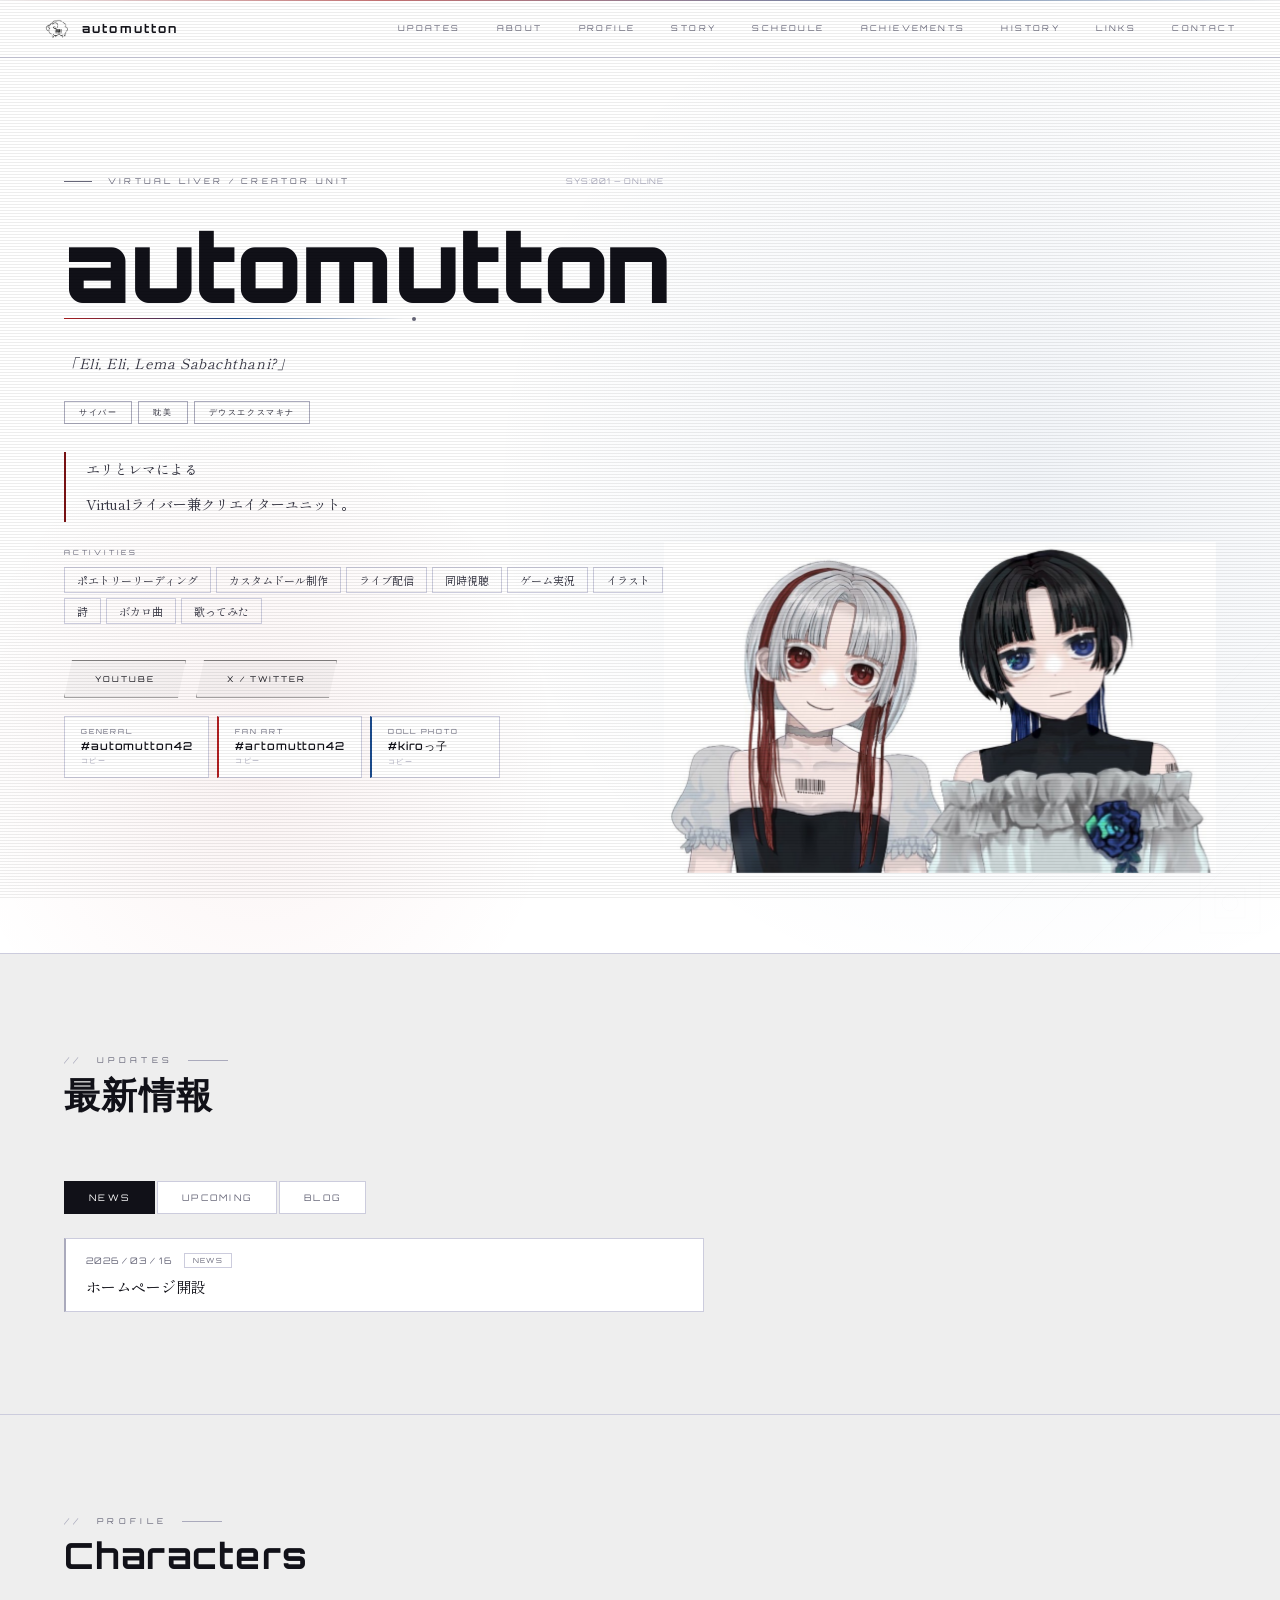
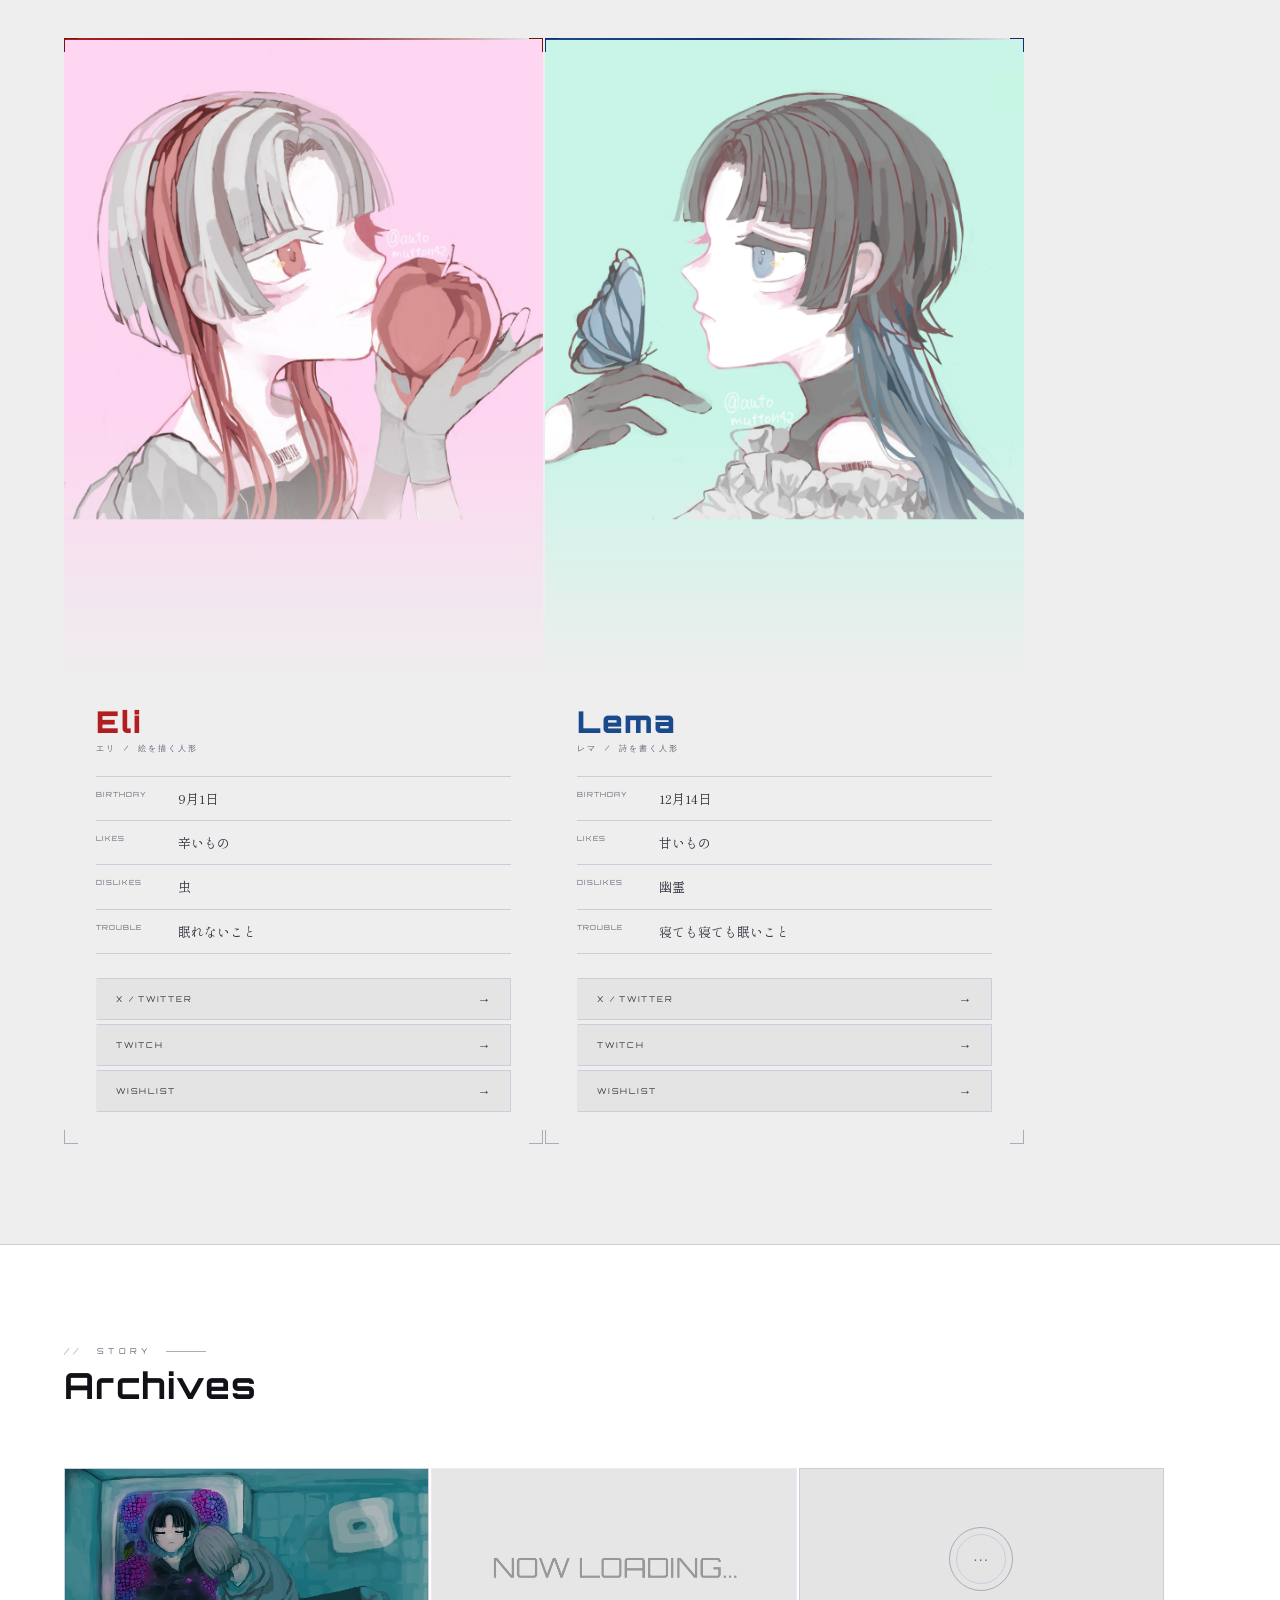
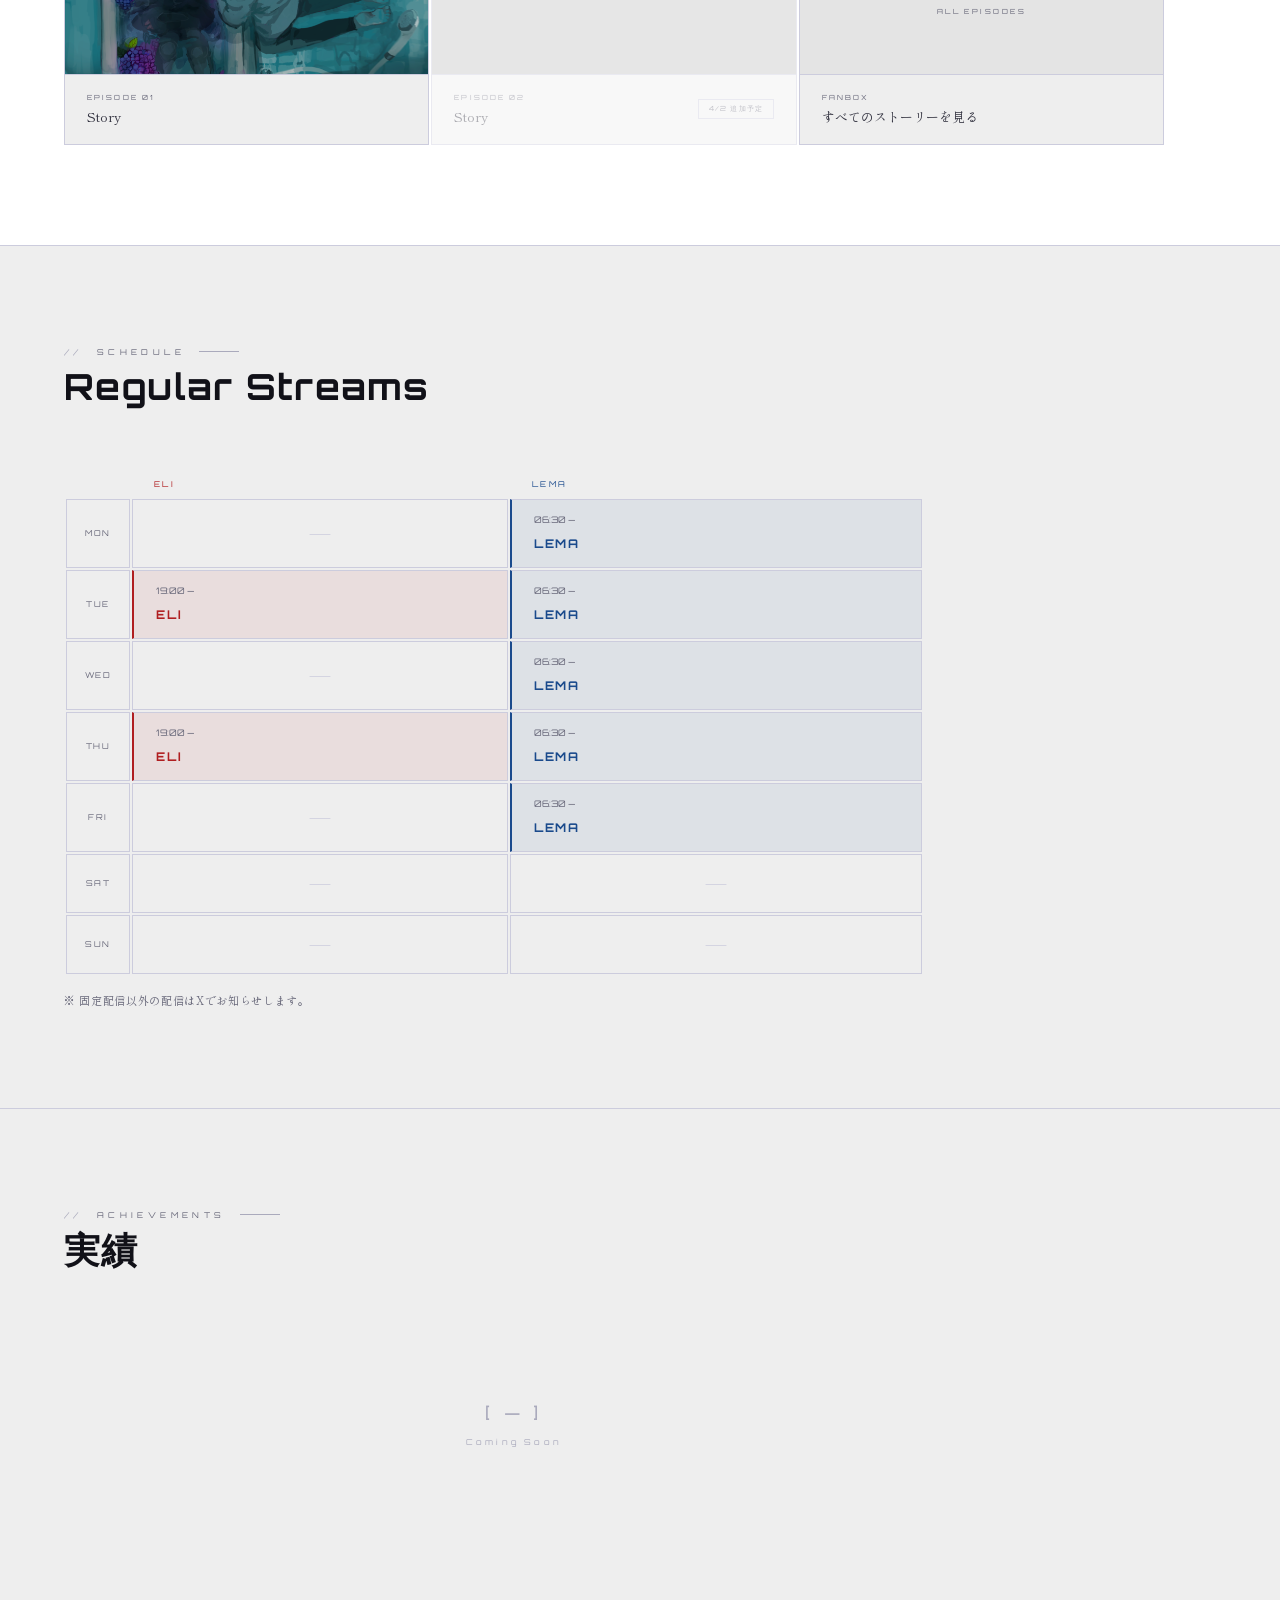
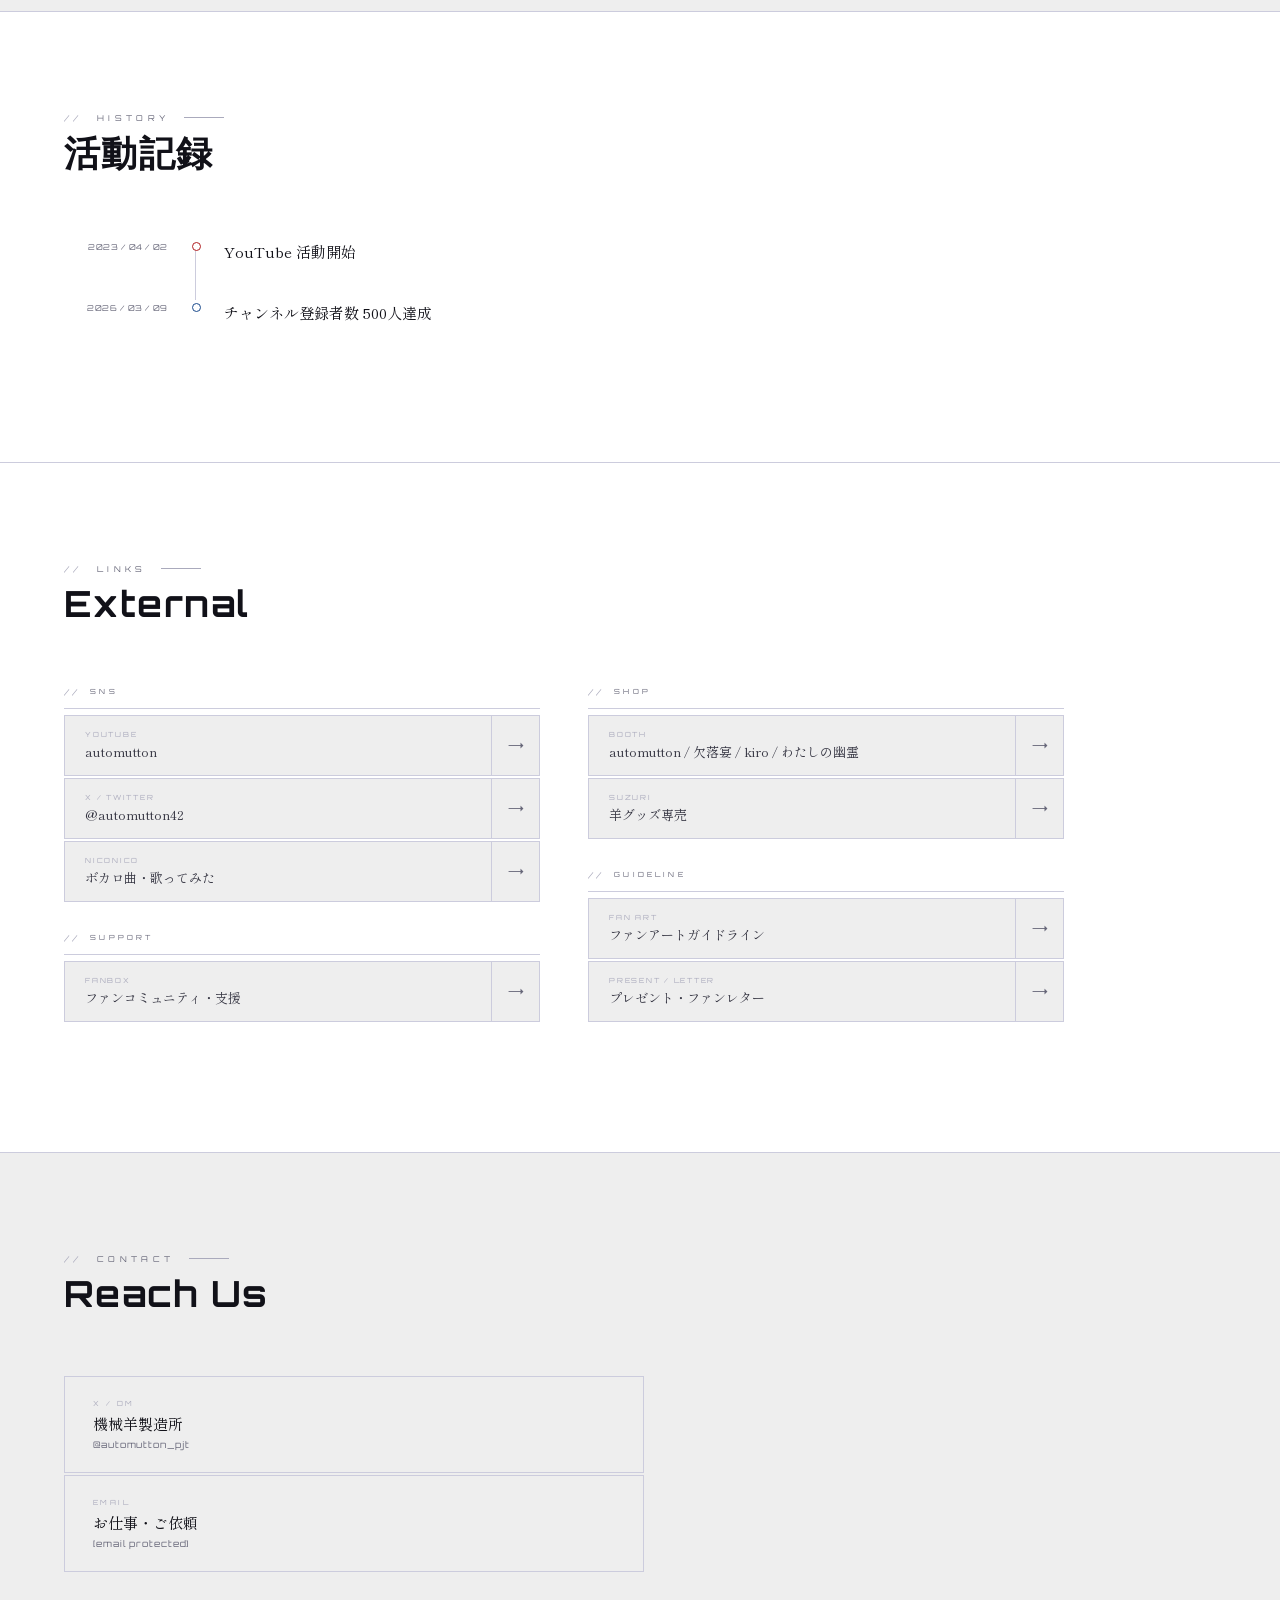
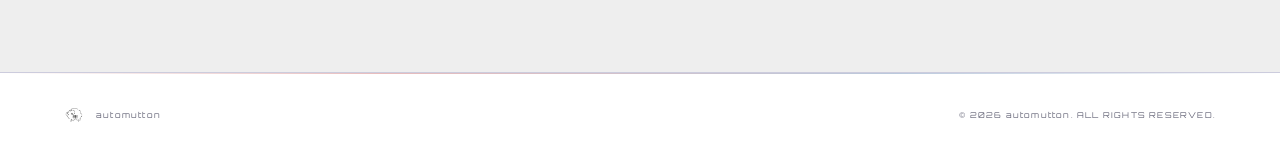
==== index.html @ efcb9116 "Add files via upload" ====
<!DOCTYPE html>
<html lang="ja">
<head>
<meta charset="UTF-8">
<meta name="viewport" content="width=device-width, initial-scale=1.0">
<title>automutton</title>
<link rel="icon" type="image/png" href="assets/images/favicon.png">
<link href="https://fonts.googleapis.com/css2?family=Orbitron:wght@400;500;700;900&family=Shippori+Mincho:wght@400;500&display=swap" rel="stylesheet">
<link rel="stylesheet" href="css/style.css">
</head>
<body>
<div class="grid-bg"></div>

<!-- NAV -->
<nav>
  <a class="nav-logo" href="#">
    <img src="assets/images/favicon.png" alt="automutton" style="filter:none;">
    <span class="nav-logo-name">automutton</span>
  </a>
  <div class="nav-links">
    <a href="#updates">UPDATES</a>
    <a href="#about">ABOUT</a>
    <a href="#profile">PROFILE</a>
    <a href="#story">STORY</a>
    <a href="#schedule">SCHEDULE</a>
    <a href="#achievements">ACHIEVEMENTS</a>
    <a href="#history">HISTORY</a>
    <a href="#links">LINKS</a>
    <a href="#contact">CONTACT</a>
  </div>
  <button class="nav-burger" onclick="document.getElementById('drawer').classList.toggle('open')" aria-label="menu">
    <span></span><span></span><span></span>
  </button>
</nav>

<div class="nav-drawer" id="drawer">
  <button class="nav-drawer-close" onclick="document.getElementById('drawer').classList.remove('open')">✕</button>
  <a href="#updates"       onclick="document.getElementById('drawer').classList.remove('open')">UPDATES</a>
  <a href="#about"         onclick="document.getElementById('drawer').classList.remove('open')">ABOUT</a>
  <a href="#profile"       onclick="document.getElementById('drawer').classList.remove('open')">PROFILE</a>
  <a href="#story"         onclick="document.getElementById('drawer').classList.remove('open')">STORY</a>
  <a href="#schedule"      onclick="document.getElementById('drawer').classList.remove('open')">SCHEDULE</a>
  <a href="#achievements"  onclick="document.getElementById('drawer').classList.remove('open')">ACHIEVEMENTS</a>
  <a href="#history"       onclick="document.getElementById('drawer').classList.remove('open')">HISTORY</a>
  <a href="#links"         onclick="document.getElementById('drawer').classList.remove('open')">LINKS</a>
  <a href="#contact"       onclick="document.getElementById('drawer').classList.remove('open')">CONTACT</a>
</div>

<!-- HERO -->
<section class="hero" id="about">
  <div class="hero-bg-grad"></div>
  <!-- 右下装飾SVG -->
  <div class="hero-deco-lines">
    <svg viewBox="0 0 320 320" fill="none" xmlns="http://www.w3.org/2000/svg">
      <line x1="320" y1="0" x2="0" y2="320" stroke="black" stroke-width="0.5" opacity="0.12"/>
      <line x1="320" y1="60" x2="60" y2="320" stroke="black" stroke-width="0.5" opacity="0.12"/>
      <line x1="320" y1="120" x2="120" y2="320" stroke="black" stroke-width="0.5" opacity="0.12"/>
      <line x1="320" y1="180" x2="180" y2="320" stroke="black" stroke-width="0.5" opacity="0.12"/>
      <rect x="240" y="240" width="60" height="60" stroke="black" stroke-width="0.5" opacity="0.12"/>
      <rect x="255" y="255" width="30" height="30" stroke="black" stroke-width="0.5" opacity="0.12"/>
      <circle cx="270" cy="270" r="8" stroke="black" stroke-width="0.5" opacity="0.12"/>
    </svg>
  </div>

  <div class="hero-content">
    <div class="hero-sys">
      <div class="hero-sys-line">VIRTUAL LIVER / CREATOR UNIT</div>
      <div class="hero-sys-id">SYS:001 — ONLINE</div>
    </div>
    <h1 class="hero-name">automutton</h1>
    <div class="hero-name-rule">
      <span></span>
      <span class="hero-name-rule-dot"></span>
    </div>
    <p class="hero-tagline">「Eli, Eli, Lema Sabachthani?」</p>
    <div class="hero-concept">
      <span class="hero-concept-tag">サイバー</span>
      <span class="hero-concept-tag">耽美</span>
      <span class="hero-concept-tag">デウスエクスマキナ</span>
    </div>
    <p class="hero-desc">
      エリとレマによる<br>
      Virtualライバー兼クリエイターユニット。
    </p>
    <div class="hero-activities">
      <div class="hero-act-title">ACTIVITIES</div>
      <div class="hero-act-list">
        <span class="hero-act-tag">ポエトリーリーディング</span>
        <span class="hero-act-tag">カスタムドール制作</span>
        <span class="hero-act-tag">ライブ配信</span>
        <span class="hero-act-tag">同時視聴</span>
        <span class="hero-act-tag">ゲーム実況</span>
        <span class="hero-act-tag">イラスト</span>
        <span class="hero-act-tag">詩</span>
        <span class="hero-act-tag">ボカロ曲</span>
        <span class="hero-act-tag">歌ってみた</span>
      </div>
    </div>
    <div class="hero-sns">
      <a href="https://www.youtube.com/@automutton-elilema-1927" target="_blank" class="btn-hero btn-hero-outline"><span>YOUTUBE</span></a>
      <a href="https://x.com/automutton42" target="_blank" class="btn-hero btn-hero-outline"><span>X / TWITTER</span></a>
    </div>
    <div class="hero-hashtags">
      <div class="hashtag-block" onclick="copyTag(this, '#automutton42')">
        <div class="hashtag-label">GENERAL</div>
        <div class="hashtag-text">#automutton42</div>
        <div class="hashtag-copy">コピー</div>
      </div>
      <div class="hashtag-block eli-ht" onclick="copyTag(this, '#artomutton42')">
        <div class="hashtag-label">FAN ART</div>
        <div class="hashtag-text">#artomutton42</div>
        <div class="hashtag-copy">コピー</div>
      </div>
      <div class="hashtag-block lema-ht" onclick="copyTag(this, '#kiroっ子')">
        <div class="hashtag-label">DOLL PHOTO</div>
        <div class="hashtag-text">#kiroっ子</div>
        <div class="hashtag-copy">コピー</div>
      </div>
    </div>
  </div>

  <div class="hero-bg">
    <img src="assets/images/hero_default.jpeg" alt="Eli & Lema">
  </div>
</section>

<!-- UPDATES -->
<section id="updates" class="bg2">
  <div class="section-header">
    <div class="section-label">UPDATES</div>
    <div class="section-title">最新情報</div>
  </div>

  <!-- タブ -->
  <div class="updates-tabs">
    <button class="utab active" data-tab="news">NEWS</button>
    <button class="utab" data-tab="upcoming">UPCOMING</button>
    <button class="utab" data-tab="blog">BLOG</button>
  </div>

  <!-- NEWS -->
  <div class="updates-pane" id="tab-news">
    <div class="update-item">
      <div class="update-meta">
        <span class="update-date">2026 / 03 / 16</span>
        <span class="update-tag">NEWS</span>
      </div>
      <div class="update-body">
        <div class="update-title">ホームページ開設</div>
      </div>
    </div>
  </div>

  <!-- UPCOMING -->
  <div class="updates-pane hidden" id="tab-upcoming">
    <div class="update-item">
      <div class="update-meta">
        <span class="update-date">2026 / 04 / 02</span>
        <span class="update-tag upcoming">UPCOMING</span>
      </div>
      <div class="update-body">
        <div class="update-title">YouTube 3周年記念日</div>
      </div>
    </div>
    <div class="update-item">
      <div class="update-meta">
        <span class="update-date">2026 / 05 / 04</span>
        <span class="update-tag upcoming">UPCOMING</span>
      </div>
      <div class="update-body">
        <div class="update-title">文学フリマ東京42 参加</div>
      </div>
    </div>
    <div class="update-item">
      <div class="update-meta">
        <span class="update-date">2026 / 05 〜 06</span>
        <span class="update-tag eli-tag">ELI</span>
      </div>
      <div class="update-body">
        <div class="update-title">V飲みっ！参加（エリ）</div>
      </div>
    </div>
  </div>

  <!-- BLOG（クリックで詳細展開） -->
  <div class="updates-pane hidden" id="tab-blog">
    <div class="update-item blog-item" onclick="toggleBlog(this)">
      <div class="update-meta">
        <span class="update-date">2026 / 03 / 16</span>
        <span class="update-tag blog-tag">BLOG</span>
        <span class="blog-arrow">▶</span>
      </div>
      <div class="update-body">
        <div class="update-title">ホームページをつくりました</div>
        <div class="blog-detail">
          <p>ここにブログの本文を書いてください。<br>改行も自由にできます。</p>
        </div>
      </div>
    </div>
    <!-- ブログ投稿を追加するときはこのブロックをコピーしてください -->
  </div>
</section>

<!-- PROFILE -->
<section id="profile" class="bg2">
  <div class="section-header">
    <div class="section-label">PROFILE</div>
    <div class="section-title">Characters</div>
  </div>
  <div class="profile-grid">

    <div class="card-eli">
      <div class="profile-card">
        <div class="profile-card-colorbar"></div>
        <div class="profile-card-img">
          <img src="assets/images/eli_card.jpeg" alt="Eli" class="profile-img">
        </div>
        <div class="profile-card-inner">
          <div class="profile-card-body">
            <div class="profile-card-name">Eli</div>
            <div class="profile-card-sub">エリ &nbsp;/&nbsp; 絵を描く人形</div>
            <div class="profile-table">
              <div class="profile-row"><span class="profile-key">BIRTHDAY</span><span class="profile-val">9月1日</span></div>
              <div class="profile-row"><span class="profile-key">LIKES</span><span class="profile-val">辛いもの</span></div>
              <div class="profile-row"><span class="profile-key">DISLIKES</span><span class="profile-val">虫</span></div>
              <div class="profile-row"><span class="profile-key">TROUBLE</span><span class="profile-val">眠れないこと</span></div>
            </div>
            <div class="profile-links">
              <a href="https://x.com/eli503503" target="_blank" class="profile-link">X / TWITTER <span class="profile-link-arrow">→</span></a>
              <a href="https://www.twitch.tv/eli503503" target="_blank" class="profile-link">TWITCH <span class="profile-link-arrow">→</span></a>
              <a href="https://www.amazon.co.jp/hz/wishlist/ls/2E8LOYE6P2J4V" target="_blank" class="profile-link">WISHLIST <span class="profile-link-arrow">→</span></a>
            </div>
          </div>
        </div>
      </div>
    </div>

    <div class="card-lema">
      <div class="profile-card">
        <div class="profile-card-colorbar"></div>
        <div class="profile-card-img">
          <img src="assets/images/lema_card.png" alt="Lema" class="profile-img">
        </div>
        <div class="profile-card-inner">
          <div class="profile-card-body">
            <div class="profile-card-name">Lema</div>
            <div class="profile-card-sub">レマ &nbsp;/&nbsp; 詩を書く人形</div>
            <div class="profile-table">
              <div class="profile-row"><span class="profile-key">BIRTHDAY</span><span class="profile-val">12月14日</span></div>
              <div class="profile-row"><span class="profile-key">LIKES</span><span class="profile-val">甘いもの</span></div>
              <div class="profile-row"><span class="profile-key">DISLIKES</span><span class="profile-val">幽霊</span></div>
              <div class="profile-row"><span class="profile-key">TROUBLE</span><span class="profile-val">寝ても寝ても眠いこと</span></div>
            </div>
            <div class="profile-links">
              <a href="https://x.com/lema404404" target="_blank" class="profile-link">X / TWITTER <span class="profile-link-arrow">→</span></a>
              <a href="https://www.twitch.tv/lema404" target="_blank" class="profile-link">TWITCH <span class="profile-link-arrow">→</span></a>
              <a href="https://www.amazon.co.jp/hz/wishlist/ls/2SYUQBQJEKK9V" target="_blank" class="profile-link">WISHLIST <span class="profile-link-arrow">→</span></a>
            </div>
          </div>
        </div>
      </div>
    </div>

  </div>
</section>

<!-- STORY -->
<section id="story">
  <div class="section-header">
    <div class="section-label">STORY</div>
    <div class="section-title">Archives</div>
  </div>
  <div class="story-grid">
    <a href="https://automutton42.fanbox.cc/posts/9608760" target="_blank" class="story-card clickable">
      <div class="story-card-img"><img src="assets/images/story1.png" alt="Story 01"></div>
      <div class="story-card-footer">
        <div><div class="sc-ep">EPISODE 01</div><div class="sc-title">Story</div></div>
        <span class="sc-arrow">→</span>
      </div>
    </a>
    <div class="story-card coming">
      <div class="story-card-img"><img src="assets/images/story2.png" alt="Now Loading"></div>
      <div class="story-card-footer">
        <div><div class="sc-ep">EPISODE 02</div><div class="sc-title">Story</div></div>
        <span class="coming-badge">4/2 追加予定</span>
      </div>
    </div>
    <a href="https://automutton42.fanbox.cc/tags/Story" target="_blank" class="story-card clickable">
      <div class="story-card-text-only">
        <div class="story-ring"><span>···</span></div>
        <div class="story-all-label">ALL EPISODES</div>
      </div>
      <div class="story-card-footer">
        <div><div class="sc-ep">FANBOX</div><div class="sc-title">すべてのストーリーを見る</div></div>
        <span class="sc-arrow">→</span>
      </div>
    </a>
  </div>
</section>

<!-- SCHEDULE -->
<section id="schedule" class="bg2">
  <div class="section-header">
    <div class="section-label">SCHEDULE</div>
    <div class="section-title">Regular Streams</div>
  </div>
  <div class="schedule-wrap">
    <table class="schedule-table">
      <thead>
        <tr>
          <th></th>
          <th style="color:var(--eli)">ELI</th>
          <th style="color:var(--lema)">LEMA</th>
        </tr>
      </thead>
      <tbody>
        <tr><td class="td-day">MON</td><td class="td-stream empty">—</td><td class="td-stream lema"><span class="stream-time">06:30 —</span><span class="stream-name lema">LEMA</span></td></tr>
        <tr><td class="td-day">TUE</td><td class="td-stream eli"><span class="stream-time">19:00 —</span><span class="stream-name eli">ELI</span></td><td class="td-stream lema"><span class="stream-time">06:30 —</span><span class="stream-name lema">LEMA</span></td></tr>
        <tr><td class="td-day">WED</td><td class="td-stream empty">—</td><td class="td-stream lema"><span class="stream-time">06:30 —</span><span class="stream-name lema">LEMA</span></td></tr>
        <tr><td class="td-day">THU</td><td class="td-stream eli"><span class="stream-time">19:00 —</span><span class="stream-name eli">ELI</span></td><td class="td-stream lema"><span class="stream-time">06:30 —</span><span class="stream-name lema">LEMA</span></td></tr>
        <tr><td class="td-day">FRI</td><td class="td-stream empty">—</td><td class="td-stream lema"><span class="stream-time">06:30 —</span><span class="stream-name lema">LEMA</span></td></tr>
        <tr><td class="td-day">SAT</td><td class="td-stream empty">—</td><td class="td-stream empty">—</td></tr>
        <tr><td class="td-day">SUN</td><td class="td-stream empty">—</td><td class="td-stream empty">—</td></tr>
      </tbody>
    </table>
  </div>
  <p class="schedule-note">※ 固定配信以外の配信はXでお知らせします。</p>
</section>

<!-- ACHIEVEMENTS -->
<section id="achievements" class="bg2">
  <div class="section-header">
    <div class="section-label">ACHIEVEMENTS</div>
    <div class="section-title">実績</div>
  </div>
  <div class="achievements-grid">
    <!-- ここに実績を追加してください -->
    <!-- 例：
    <div class="achievement-item">
      <div class="achievement-tag">EVENT</div>
      <div class="achievement-body">
        <div class="achievement-title">文学フリマ参加</div>
        <div class="achievement-date">2025 / 00</div>
      </div>
    </div>
    -->
    <div class="achievements-empty">
      <span class="achievements-empty-icon">[ — ]</span>
      <span class="achievements-empty-text">Coming Soon</span>
    </div>
  </div>
</section>

<!-- HISTORY -->
<section id="history">
  <div class="section-header">
    <div class="section-label">HISTORY</div>
    <div class="section-title">活動記録</div>
  </div>
  <div class="history-timeline">
    <div class="history-item">
      <div class="history-date">2023 / 04 / 02</div>
      <div class="history-dot"></div>
      <div class="history-body">
        <div class="history-title">YouTube 活動開始</div>
      </div>
    </div>
    <div class="history-item">
      <div class="history-date">2026 / 03 / 09</div>
      <div class="history-dot"></div>
      <div class="history-body">
        <div class="history-title">チャンネル登録者数 500人達成</div>
      </div>
    </div>
  </div>
</section>

<!-- LINKS -->
<section id="links">
  <div class="section-header">
    <div class="section-label">LINKS</div>
    <div class="section-title">External</div>
  </div>
  <div class="links-section-grid">
    <div>
      <div class="links-group">
        <div class="links-col-title">SNS</div>
        <div class="links-stack">
          <a href="https://www.youtube.com/@automutton-elilema-1927" target="_blank" class="link-item">
            <div class="link-left"><span class="link-label">YOUTUBE</span><span class="link-desc">automutton</span></div>
            <div class="link-arrow-box">→</div>
          </a>
          <a href="https://x.com/automutton42" target="_blank" class="link-item">
            <div class="link-left"><span class="link-label">X / TWITTER</span><span class="link-desc">@automutton42</span></div>
            <div class="link-arrow-box">→</div>
          </a>
          <a href="https://sp.nicovideo.jp/user/130964447" target="_blank" class="link-item">
            <div class="link-left"><span class="link-label">NICONICO</span><span class="link-desc">ボカロ曲・歌ってみた</span></div>
            <div class="link-arrow-box">→</div>
          </a>
        </div>
      </div>
      <div class="links-group">
        <div class="links-col-title">SUPPORT</div>
        <div class="links-stack">
          <a href="https://automutton42.fanbox.cc" target="_blank" class="link-item">
            <div class="link-left"><span class="link-label">FANBOX</span><span class="link-desc">ファンコミュニティ・支援</span></div>
            <div class="link-arrow-box">→</div>
          </a>
        </div>
      </div>
    </div>
    <div>
      <div class="links-group">
        <div class="links-col-title">SHOP</div>
        <div class="links-stack">
          <a href="https://automutton.booth.pm" target="_blank" class="link-item">
            <div class="link-left"><span class="link-label">BOOTH</span><span class="link-desc">automutton / 欠落宴 / kiro / わたしの幽霊</span></div>
            <div class="link-arrow-box">→</div>
          </a>
          <a href="https://suzuri.jp/automutton" target="_blank" class="link-item">
            <div class="link-left"><span class="link-label">SUZURI</span><span class="link-desc">羊グッズ専売</span></div>
            <div class="link-arrow-box">→</div>
          </a>
        </div>
      </div>
      <div class="links-group">
        <div class="links-col-title">GUIDELINE</div>
        <div class="links-stack">
          <a href="https://automutton42.fanbox.cc/posts/11365215" target="_blank" class="link-item">
            <div class="link-left"><span class="link-label">FAN ART</span><span class="link-desc">ファンアートガイドライン</span></div>
            <div class="link-arrow-box">→</div>
          </a>
          <a href="https://automutton42.fanbox.cc/posts/11364835" target="_blank" class="link-item">
            <div class="link-left"><span class="link-label">PRESENT / LETTER</span><span class="link-desc">プレゼント・ファンレター</span></div>
            <div class="link-arrow-box">→</div>
          </a>
        </div>
      </div>
    </div>
  </div>
</section>

<!-- CONTACT -->
<section id="contact" class="bg2">
  <div class="section-header">
    <div class="section-label">CONTACT</div>
    <div class="section-title">Reach Us</div>
  </div>
  <div class="contact-grid">
    <a href="https://x.com/automutton_pjt" target="_blank" class="contact-item">
      <div class="contact-left">
        <span class="contact-method">X / DM</span>
        <span class="contact-name">機械羊製造所</span>
        <span class="contact-handle">@automutton_pjt</span>
      </div>
      <span class="contact-arrow">→</span>
    </a>
    <a href="/cdn-cgi/l/email-protection#b4d5c1c0dbd9c1c0c0dbdac4c6dbded1d7c0f4d3d9d5ddd89ad7dbd9" class="contact-item">
      <div class="contact-left">
        <span class="contact-method">EMAIL</span>
        <span class="contact-name">お仕事・ご依頼</span>
        <span class="contact-handle"><span class="__cf_email__" data-cfemail="741501001b190100001b1a04061b1e111700341319151d185a171b19">[email&#160;protected]</span></span>
      </div>
      <span class="contact-arrow">→</span>
    </a>
  </div>
</section>


<!-- FOOTER -->
<footer>
  <div class="footer-logo">
    <img src="assets/images/favicon.png" alt="automutton" style="filter:none;">
    <span class="footer-copy">automutton</span>
  </div>
  <div class="footer-copy">© 2026 automutton. ALL RIGHTS RESERVED.</div>
</footer>

<script>
// === タブ切り替え ===
document.addEventListener('DOMContentLoaded', function() {
  // タブボタンにイベントをバインド
  document.querySelectorAll('.utab').forEach(function(btn) {
    btn.addEventListener('click', function() {
      var name = this.getAttribute('data-tab');
      document.querySelectorAll('.updates-pane').forEach(function(p) {
        p.style.display = 'none';
      });
      document.querySelectorAll('.utab').forEach(function(b) {
        b.classList.remove('active');
      });
      var pane = document.getElementById('tab-' + name);
      if (pane) pane.style.display = 'block';
      this.classList.add('active');
    });
  });
  // 初期状態
  document.querySelectorAll('.updates-pane').forEach(function(p) {
    p.style.display = 'none';
  });
  var first = document.getElementById('tab-news');
  if (first) first.style.display = 'block';

  // === ブログ展開 ===
  document.querySelectorAll('.blog-item').forEach(function(el) {
    el.addEventListener('click', function() {
      this.classList.toggle('open');
      var arrow = this.querySelector('.blog-arrow');
      if (arrow) arrow.textContent = this.classList.contains('open') ? '▼' : '▶';
    });
  });
});

// === タグコピー ===
function copyTag(el, text) {
  navigator.clipboard.writeText(text).then(function() {
    var cp = el.querySelector('.hashtag-copy');
    if (cp) { cp.textContent = 'コピー済！'; setTimeout(function(){ cp.textContent = 'コピー'; }, 1500); }
  }).catch(function() {
    // フォールバック
    var ta = document.createElement('textarea');
    ta.value = text; document.body.appendChild(ta);
    ta.select(); document.execCommand('copy'); document.body.removeChild(ta);
    var cp = el.querySelector('.hashtag-copy');
    if (cp) { cp.textContent = 'コピー済！'; setTimeout(function(){ cp.textContent = 'コピー'; }, 1500); }
  });
}
</script>
</body>
</html>
---- css/style.css ----
*, *::before, *::after { box-sizing: border-box; margin: 0; padding: 0; }

:root {
  --bg:       #ffffff;
  --bg2:      #eeeeee;
  --bg3:      #e4e4e4;
  --ink:      #111118;
  --ink2:     #333340;
  --muted:    #666678;
  --dim:      #aaaabc;
  --line:     #ccccdd;
  --eli:      #b01e20;
  --eli-mid:  #7a1214;
  --eli-dim:  rgba(176,30,32,0.08);
  --eli-glow: rgba(176,30,32,0.3);
  --lema:     #1a4a8c;
  --lema-mid: #0f3068;
  --lema-dim: rgba(26,74,140,0.08);
  --lema-glow:rgba(26,74,140,0.3);
}

html { scroll-behavior: smooth; }
body {
  background: var(--bg);
  color: var(--ink);
  font-family: 'Shippori Mincho', serif;
  overflow-x: hidden;
}

/* ── スキャンライン ── */
body::before {
  content: ''; position: fixed; inset: 0; z-index: 9000; pointer-events: none;
  background: repeating-linear-gradient(
    0deg,
    transparent,
    transparent 2px,
    rgba(0,0,0,0.07) 2px,
    rgba(0,0,0,0.07) 3px
  );
}

/* ── グリッド背景 ── */
.grid-bg {
  position: fixed; inset: 0; z-index: 0; pointer-events: none;
  background-image:
    linear-gradient(rgba(0,0,0,0.07) 1px, transparent 1px),
    linear-gradient(90deg, rgba(0,0,0,0.07) 1px, transparent 1px);
  background-size: 48px 48px;
}

/* ── ノイズ風ドット装飾 ── */
body::after {
  content: ''; position: fixed; inset: 0; z-index: 1; pointer-events: none;
  background-image: radial-gradient(circle, rgba(0,0,0,0.06) 1px, transparent 1px);
  background-size: 4px 4px;
  opacity: 0.5;
}

/* ── コーナーブラケット装飾（汎用） ── */
.bracket {
  position: relative;
}
.bracket::before, .bracket::after {
  content: '';
  position: absolute;
  width: 12px; height: 12px;
  border-color: var(--muted);
  border-style: solid;
  pointer-events: none;
  transition: border-color 0.3s;
}
.bracket::before { top: 0; left: 0; border-width: 1px 0 0 1px; }
.bracket::after  { bottom: 0; right: 0; border-width: 0 1px 1px 0; }

/* ===== NAV ===== */
nav {
  position: fixed; top: 0; left: 0; right: 0; z-index: 500;
  height: 58px; padding: 0 44px;
  display: flex; justify-content: space-between; align-items: center;
  background: rgba(255,255,255,0.95);
  backdrop-filter: blur(24px);
  border-bottom: 1px solid var(--line);
}
/* 上部アクセントライン */
nav::before {
  content: ''; position: absolute; top: 0; left: 0; right: 0;
  height: 1px;
  background: linear-gradient(90deg, transparent 0%, var(--eli) 30%, var(--lema) 70%, transparent 100%);
  opacity: 0.6;
}
.nav-logo {
  display: flex; align-items: center; gap: 12px;
  text-decoration: none; color: var(--ink);
}
.nav-logo img {
  width: 26px; height: 26px; object-fit: contain;
  filter: none;
}
.nav-logo-name {
  font-family: 'Orbitron', sans-serif;
  font-size: 12px; letter-spacing: 0.18em; font-weight: 700;
  color: var(--ink);
}
.nav-links { display: flex; gap: 36px; align-items: center; }
.nav-links a {
  font-family: 'Orbitron', sans-serif;
  font-size: 8px; letter-spacing: 0.3em;
  text-decoration: none; color: var(--muted);
  transition: color 0.25s;
  position: relative; padding-bottom: 2px;
}
.nav-links a::after {
  content: ''; position: absolute; bottom: -1px; left: 0; width: 100%;
  height: 1px; background: var(--ink);
  transform: scaleX(0); transform-origin: left;
  transition: transform 0.3s;
}
.nav-links a:hover { color: var(--ink); }
.nav-links a:hover::after { transform: scaleX(1); }

.nav-burger {
  display: none; flex-direction: column; gap: 5px;
  cursor: pointer; background: none; border: none; padding: 4px;
}
.nav-burger span { display: block; width: 22px; height: 1px; background: var(--ink); }

.nav-drawer {
  display: none; position: fixed; inset: 0; z-index: 490;
  background: rgba(255,255,255,0.99);
  flex-direction: column; align-items: center; justify-content: center; gap: 44px;
}
.nav-drawer.open { display: flex; }
.nav-drawer a {
  font-family: 'Orbitron', sans-serif; font-size: 12px; letter-spacing: 0.3em;
  text-decoration: none; color: var(--muted); transition: color 0.2s;
}
.nav-drawer a:hover { color: var(--ink); }
.nav-drawer-close {
  position: absolute; top: 20px; right: 24px;
  background: none; border: none; color: var(--muted); cursor: pointer;
  font-family: 'Orbitron', sans-serif; font-size: 16px; transition: color 0.2s;
}
.nav-drawer-close:hover { color: var(--ink); }

/* ===== HERO ===== */
.hero {
  position: relative; min-height: 100svh;
  display: grid; grid-template-columns: 1fr 1fr;
  align-items: center;
  padding: 80px 64px 80px;
  overflow: hidden; gap: 0;
}

/* 背景グラデ（装飾用） */
.hero-bg-grad {
  position: absolute; inset: 0; z-index: 0; pointer-events: none;
  background:
    radial-gradient(ellipse 60% 80% at 80% 50%, rgba(26,74,140,0.06) 0%, transparent 70%),
    radial-gradient(ellipse 40% 60% at 20% 80%, rgba(176,30,32,0.05) 0%, transparent 60%);
}

.hero-bg {
  position: relative; z-index: 2;
  display: flex; justify-content: center; align-items: flex-end;
  height: 88vh;
}
.hero-bg img {
  height: 100%; max-width: 100%; object-fit: contain; object-position: bottom center;
  filter: none;
  opacity: 0; animation: heroBg 1.6s 0.3s ease-out forwards;
}
@keyframes heroBg {
  from { opacity: 0; transform: scale(1.04) translateY(10px); }
  to   { opacity: 1; transform: scale(1) translateY(0); }
}

/* グラデーションは削除（2カラムなので不要） */
.hero-grad { display: none; }

/* 右下の装飾ライン */
.hero-deco-lines {
  position: absolute; bottom: 0; right: 0; z-index: 2;
  width: 320px; height: 320px; pointer-events: none; opacity: 0.18;
}
.hero-deco-lines svg { width: 100%; height: 100%; }

.hero-content {
  position: relative; z-index: 3;
  padding: 0; max-width: 600px;
  order: -1;
}

/* システム行 */
.hero-sys {
  display: flex; align-items: center; gap: 16px; margin-bottom: 36px;
  opacity: 0; animation: fadeUp 0.7s 0.5s forwards;
}
.hero-sys-line {
  font-family: 'Orbitron', sans-serif;
  font-size: 8px; letter-spacing: 0.4em; color: var(--muted);
}
.hero-sys::before {
  content: ''; width: 28px; height: 1px; background: var(--muted); flex-shrink: 0;
}
.hero-sys-id {
  font-family: 'Orbitron', sans-serif;
  font-size: 8px; color: var(--dim); letter-spacing: 0.1em; margin-left: auto;
}

/* 大見出し */
.hero-name {
  font-family: 'Orbitron', sans-serif;
  font-size: clamp(48px, 7.5vw, 108px);
  font-weight: 900; letter-spacing: -0.01em; line-height: 0.92;
  color: var(--ink); margin-bottom: 6px;
  opacity: 0; animation: fadeUp 0.8s 0.62s forwards;
}
.hero-name-rule {
  display: flex; align-items: center; gap: 0; margin-bottom: 28px;
  opacity: 0; animation: fadeUp 0.6s 0.78s forwards;
}
.hero-name-rule span:first-child {
  flex: 1; max-width: 340px; height: 1px;
  background: linear-gradient(90deg, var(--eli) 0%, var(--lema) 50%, transparent 100%);
}
.hero-name-rule-dot {
  width: 4px; height: 4px; background: var(--muted); border-radius: 50%; margin: 0 8px;
}

.hero-tagline {
  font-size: 14px; color: var(--ink2); font-style: italic;
  line-height: 2; margin-bottom: 24px;
  opacity: 0; animation: fadeUp 0.6s 0.84s forwards;
  letter-spacing: 0.04em;
}
.hero-concept {
  display: flex; gap: 6px; flex-wrap: wrap; margin-bottom: 28px;
  opacity: 0; animation: fadeUp 0.6s 0.9s forwards;
}
.hero-concept-tag {
  font-family: 'Orbitron', sans-serif;
  font-size: 8px; letter-spacing: 0.2em; color: var(--ink2);
  border: 1px solid var(--dim); padding: 5px 14px;
  position: relative; overflow: hidden;
  transition: color 0.3s, border-color 0.3s;
}
.hero-concept-tag:hover { color: var(--ink); border-color: var(--muted); }

.hero-desc {
  font-size: 14px; line-height: 2.5; color: var(--ink2);
  border-left: 2px solid var(--eli-mid); padding-left: 20px;
  margin-bottom: 26px;
  opacity: 0; animation: fadeUp 0.6s 0.96s forwards;
}

.hero-activities {
  margin-bottom: 36px;
  opacity: 0; animation: fadeUp 0.6s 1.02s forwards;
}
.hero-act-title {
  font-family: 'Orbitron', sans-serif;
  font-size: 7px; letter-spacing: 0.4em; color: var(--muted); margin-bottom: 10px;
}
.hero-act-list { display: flex; flex-wrap: wrap; gap: 5px; }
.hero-act-tag {
  font-size: 11px; color: var(--ink2);
  border: 1px solid var(--line); padding: 4px 12px;
  transition: border-color 0.25s, color 0.25s;
}
.hero-act-tag:hover { border-color: var(--muted); color: var(--ink); }

/* ヒーローSNSボタン — クリップ型 */
.hero-sns {
  display: flex; gap: 10px; flex-wrap: wrap;
  opacity: 0; animation: fadeUp 0.6s 1.08s forwards;
}
.btn-hero {
  font-family: 'Orbitron', sans-serif;
  font-size: 8px; letter-spacing: 0.25em;
  text-decoration: none;
  padding: 13px 30px;
  position: relative; overflow: hidden;
  transition: color 0.3s;
  clip-path: polygon(8px 0%, 100% 0%, calc(100% - 8px) 100%, 0% 100%);
}
.btn-hero-outline {
  color: var(--ink);
  background: rgba(0,0,0,0.03);
  border: 1px solid rgba(0,0,0,0.45);
  clip-path: polygon(8px 0%, 100% 0%, calc(100% - 8px) 100%, 0% 100%);
}
.btn-hero-outline::before {
  content: ''; position: absolute; inset: 0;
  background: var(--ink); transform: translateX(-105%);
  transition: transform 0.3s ease;
}
.btn-hero-outline:hover { color: var(--bg); border-color: var(--ink); }
.btn-hero-outline:hover::before { transform: translateX(0); }
.btn-hero-outline span { position: relative; z-index: 1; }

/* ===== SECTION COMMON ===== */
section { padding: 100px 64px; border-top: 1px solid var(--line); position: relative; z-index: 2; background: var(--bg); }
.bg2 { background: var(--bg2) !important; }
.bg3 { background: var(--bg3) !important; }

.section-header { margin-bottom: 60px; }
.section-label {
  font-family: 'Orbitron', sans-serif;
  font-size: 8px; letter-spacing: 0.55em; color: var(--muted);
  display: flex; align-items: center; gap: 14px; margin-bottom: 6px;
}
.section-label::before { content: '//'; color: var(--dim); font-size: 10px; }
.section-label::after  { content: ''; width: 40px; height: 1px; background: var(--dim); }
.section-title {
  font-family: 'Orbitron', sans-serif;
  font-size: clamp(22px, 3vw, 36px); font-weight: 700;
  color: var(--ink); letter-spacing: 0.04em;
}

/* ===== PROFILE ===== */
.profile-grid { display: grid; grid-template-columns: 1fr 1fr; gap: 2px; max-width: 960px; }

.profile-card {
  background: var(--bg2); overflow: hidden;
  transition: box-shadow 0.4s;
  position: relative;
}
/* コーナー装飾 */
.profile-card::before, .profile-card::after,
.profile-card-inner::before, .profile-card-inner::after {
  content: ''; position: absolute;
  width: 14px; height: 14px;
  border-color: var(--dim); border-style: solid;
  transition: border-color 0.3s, width 0.3s, height 0.3s;
  z-index: 5; pointer-events: none;
}
.profile-card::before  { top: 0; left: 0; border-width: 1px 0 0 1px; }
.profile-card::after   { top: 0; right: 0; border-width: 1px 1px 0 0; }
.profile-card-inner { position: relative; }
.profile-card-inner::before { bottom: 0; left: 0; border-width: 0 0 1px 1px; }
.profile-card-inner::after  { bottom: 0; right: 0; border-width: 0 1px 1px 0; }
.card-eli .profile-card::before,
.card-eli .profile-card::after  { border-color: var(--eli-mid); }
.card-eli:hover .profile-card::before,
.card-eli:hover .profile-card::after { border-color: var(--eli); width: 20px; height: 20px; }
.card-lema .profile-card::before,
.card-lema .profile-card::after  { border-color: var(--lema-mid); }
.card-lema:hover .profile-card::before,
.card-lema:hover .profile-card::after { border-color: var(--lema); width: 20px; height: 20px; }

/* 上部カラーバー */
.card-eli  > .profile-card > .profile-card-colorbar  { background: linear-gradient(90deg, var(--eli), var(--eli-mid), transparent); }
.card-lema > .profile-card > .profile-card-colorbar  { background: linear-gradient(90deg, var(--lema), var(--lema-mid), transparent); }
.profile-card-colorbar { height: 2px; width: 100%; }

.card-eli:hover  > .profile-card { box-shadow: 0 0 40px rgba(192,40,42,0.2), inset 0 0 80px rgba(192,40,42,0.04); }
.card-lema:hover > .profile-card { box-shadow: 0 0 40px rgba(37,85,160,0.2), inset 0 0 80px rgba(37,85,160,0.04); }

/* プロフィール画像コンテナ：高さ制限しない */
.profile-card-img {
  width: 100%;
  overflow: hidden;
  background: var(--bg3);
  position: relative;
}
/* PC：縦長固定 */
@media (min-width: 769px) {
  .profile-card-img {
    aspect-ratio: 3/4;
  }
}
/* 共通画像スタイル */
.profile-img {
  display: block;
  width: 100%;
  height: auto;
  filter: none;
  transition: transform 0.5s;
}
/* PC：コンテナ内にfitさせる */
@media (min-width: 769px) {
  .profile-img {
    height: 100%;
    object-fit: cover;
    object-position: top center;
  }
}
.card-eli:hover  .profile-img { transform: scale(1.03); }
.card-lema:hover .profile-img { transform: scale(1.03); }

/* img の下グラデ */
.profile-card-img::after {
  content: ''; position: absolute; bottom: 0; left: 0; right: 0; height: 40%;
  background: linear-gradient(0deg, var(--bg2) 0%, transparent 100%);
  pointer-events: none;
}

.profile-card-body { padding: 28px 32px 32px; }
.profile-card-name {
  font-family: 'Orbitron', sans-serif;
  font-size: 30px; font-weight: 900; letter-spacing: 0.05em;
  line-height: 1; margin-bottom: 6px;
}
.card-eli  .profile-card-name { color: var(--eli); }
.card-lema .profile-card-name { color: var(--lema); }
.profile-card-sub {
  font-family: 'Orbitron', sans-serif;
  font-size: 8px; letter-spacing: 0.25em; color: var(--muted); margin-bottom: 22px;
}
.profile-table { margin-bottom: 24px; }
.profile-row {
  display: flex; padding: 10px 0;
  border-bottom: 1px solid var(--line);
}
.profile-row:first-child { border-top: 1px solid var(--line); }
.profile-key {
  font-family: 'Orbitron', sans-serif;
  font-size: 7px; letter-spacing: 0.15em; color: var(--muted);
  min-width: 82px; flex-shrink: 0; padding-top: 3px;
}
.profile-val { font-size: 13px; color: var(--ink2); line-height: 1.8; }

/* プロフィールリンクボタン — 左ライン＋角 */
.profile-links { display: flex; flex-direction: column; gap: 4px; }
.profile-link {
  font-family: 'Orbitron', sans-serif;
  display: flex; align-items: center; justify-content: space-between;
  padding: 12px 18px; font-size: 8px; letter-spacing: 0.22em;
  text-decoration: none; color: var(--ink2);
  background: var(--bg3);
  border: 1px solid var(--line);
  border-left: 2px solid transparent;
  transition: border-color 0.25s, color 0.25s, background 0.25s;
}
.card-eli  .profile-link:hover { border-left-color: var(--eli); border-color: var(--dim); color: var(--ink); background: var(--eli-dim); }
.card-lema .profile-link:hover { border-left-color: var(--lema); border-color: var(--dim); color: var(--ink); background: var(--lema-dim); }
.profile-link-arrow { font-size: 13px; transition: transform 0.25s; }
.profile-link:hover .profile-link-arrow { transform: translateX(4px); }

/* ===== STORY ===== */
.story-grid { display: grid; grid-template-columns: repeat(3, 1fr); gap: 2px; max-width: 1100px; }
.story-card {
  background: var(--bg2);
  overflow: hidden; display: flex; flex-direction: column;
  text-decoration: none; color: var(--ink);
  border: 1px solid var(--line);
  transition: border-color 0.3s, box-shadow 0.3s;
  position: relative;
}
.story-card.clickable:hover { border-color: var(--dim); box-shadow: 0 0 24px rgba(255,255,255,0.04); }
.story-card.coming { opacity: 0.4; cursor: default; }
.story-card-img { width: 100%; aspect-ratio: 16/9; overflow: hidden; background: var(--bg3); flex-shrink: 0; }
.story-card-img img {
  width: 100%; height: 100%; object-fit: cover;
  filter: brightness(0.75) contrast(1.1);
  transition: transform 0.5s, filter 0.5s;
}
.story-card.clickable:hover .story-card-img img { transform: scale(1.04); filter: brightness(0.9) contrast(1.1); }

.story-card-text-only {
  flex: 1; background: var(--bg3); padding: 48px 24px;
  display: flex; flex-direction: column; align-items: center; justify-content: center; gap: 16px;
}
.story-ring {
  width: 64px; height: 64px; border-radius: 50%;
  border: 1px solid var(--dim);
  display: flex; align-items: center; justify-content: center;
  position: relative;
  transition: border-color 0.3s;
}
.story-ring::before {
  content: ''; position: absolute; inset: 6px; border-radius: 50%;
  border: 1px solid var(--line);
}
.story-ring span { font-family: 'Orbitron', sans-serif; font-size: 14px; color: var(--muted); letter-spacing: 0.1em; }
.story-card.clickable:hover .story-ring { border-color: var(--muted); }
.story-all-label {
  font-family: 'Orbitron', sans-serif; font-size: 7px; letter-spacing: 0.35em; color: var(--muted);
}

.story-card-footer {
  padding: 18px 22px; border-top: 1px solid var(--line);
  display: flex; align-items: center; justify-content: space-between;
  background: var(--bg2);
}
.sc-ep { font-family: 'Orbitron', sans-serif; font-size: 7px; letter-spacing: 0.3em; color: var(--muted); margin-bottom: 5px; }
.sc-title { font-size: 13px; color: var(--ink2); }
.sc-arrow {
  font-size: 16px; color: var(--muted);
  opacity: 0; transform: translateX(-8px);
  transition: opacity 0.25s, transform 0.25s;
}
.story-card.clickable:hover .sc-arrow { opacity: 1; transform: translateX(0); }
.coming-badge {
  font-family: 'Orbitron', sans-serif; font-size: 7px; letter-spacing: 0.15em;
  color: var(--muted); border: 1px solid var(--line); padding: 4px 10px;
}

/* ===== SCHEDULE ===== */
.schedule-wrap { overflow-x: auto; -webkit-overflow-scrolling: touch; max-width: 860px; }
.schedule-table { width: 100%; border-collapse: separate; border-spacing: 2px; min-width: 560px; }
.schedule-table thead th {
  font-family: 'Orbitron', sans-serif;
  font-size: 8px; letter-spacing: 0.3em; color: var(--muted);
  padding: 8px 22px; font-weight: 400; text-align: left;
}
.td-day {
  background: var(--bg2); border: 1px solid var(--line);
  font-family: 'Orbitron', sans-serif;
  font-size: 8px; letter-spacing: 0.2em; color: var(--muted);
  text-align: center; padding: 18px 8px; white-space: nowrap; width: 64px;
}
.td-stream { background: var(--bg2); border: 1px solid var(--line); padding: 14px 22px; vertical-align: middle; }
.td-stream.eli  { border-left: 2px solid var(--eli);  background: var(--eli-dim); }
.td-stream.lema { border-left: 2px solid var(--lema); background: var(--lema-dim); }
.td-stream.empty { color: var(--line); text-align: center; font-size: 20px; }
.stream-time { font-family: 'Orbitron', sans-serif; font-size: 9px; color: var(--muted); display: block; margin-bottom: 4px; }
.stream-name { font-family: 'Orbitron', sans-serif; font-size: 12px; font-weight: 700; letter-spacing: 0.15em; }
.stream-name.eli  { color: var(--eli); }
.stream-name.lema { color: var(--lema); }
.schedule-note { margin-top: 16px; font-size: 11px; color: var(--muted); letter-spacing: 0.06em; }

/* ===== LINKS ===== */
.links-section-grid { display: grid; grid-template-columns: 1fr 1fr; gap: 48px; max-width: 1000px; }
.links-group { margin-bottom: 30px; }
.links-col-title {
  font-family: 'Orbitron', sans-serif;
  font-size: 7px; letter-spacing: 0.45em; color: var(--muted);
  padding-bottom: 10px; margin-bottom: 6px;
  border-bottom: 1px solid var(--line);
  display: flex; align-items: center; gap: 10px;
}
.links-col-title::before { content: '//'; color: var(--dim); font-size: 10px; }
.links-stack { display: flex; flex-direction: column; gap: 2px; }

/* リンクアイテム — 右側矢印ボタン */
.link-item {
  display: flex; align-items: center;
  background: var(--bg2); border: 1px solid var(--line);
  text-decoration: none; color: var(--ink);
  overflow: hidden;
  transition: border-color 0.25s;
  position: relative;
}
.link-item::before {
  content: ''; position: absolute; left: 0; top: 0; bottom: 0; width: 2px;
  background: linear-gradient(180deg, var(--eli) 0%, var(--lema) 100%);
  transform: scaleY(0); transition: transform 0.3s;
}
.link-item:hover { border-color: var(--dim); }
.link-item:hover::before { transform: scaleY(1); }
.link-item:hover .link-label { color: var(--muted); }
.link-item:hover .link-arrow-box { background: var(--bg3); }
.link-left { flex: 1; padding: 14px 20px; display: flex; flex-direction: column; gap: 3px; }
.link-label { font-family: 'Orbitron', sans-serif; font-size: 7px; letter-spacing: 0.25em; color: var(--dim); transition: color 0.25s; }
.link-desc  { font-size: 13px; color: var(--ink2); }
.link-arrow-box {
  width: 48px; flex-shrink: 0; display: flex; align-items: center; justify-content: center;
  border-left: 1px solid var(--line); color: var(--muted);
  font-size: 16px; transition: background 0.25s;
  align-self: stretch;
}

/* ===== CONTACT ===== */
.contact-grid { display: flex; flex-direction: column; gap: 2px; max-width: 580px; }

/* コンタクトボタン — 六角ライン風 */
.contact-item {
  display: flex; align-items: center; justify-content: space-between;
  padding: 22px 28px; background: var(--bg2); border: 1px solid var(--line);
  text-decoration: none; color: var(--ink); gap: 20px;
  position: relative; overflow: hidden;
  transition: border-color 0.3s;
}
.contact-item::before {
  content: ''; position: absolute; inset: 0;
  background: linear-gradient(90deg, var(--eli-dim) 0%, transparent 60%);
  opacity: 0; transition: opacity 0.3s;
}
.contact-item:nth-child(2)::before {
  background: linear-gradient(90deg, var(--lema-dim) 0%, transparent 60%);
}
.contact-item:hover { border-color: var(--dim); }
.contact-item:hover::before { opacity: 1; }
.contact-item:hover .contact-method { color: var(--muted); }
.contact-item:hover .contact-arrow  { opacity: 1; transform: translateX(0); color: var(--ink); }
.contact-left { display: flex; flex-direction: column; gap: 5px; flex: 1; position: relative; z-index: 1; }
.contact-method { font-family: 'Orbitron', sans-serif; font-size: 7px; letter-spacing: 0.35em; color: var(--dim); transition: color 0.25s; }
.contact-name   { font-size: 15px; color: var(--ink); }
.contact-handle { font-family: 'Orbitron', sans-serif; font-size: 9px; color: var(--muted); letter-spacing: 0.1em; }
.contact-arrow  {
  position: relative; z-index: 1;
  opacity: 0; transform: translateX(-10px);
  transition: opacity 0.3s, transform 0.3s; color: var(--muted); font-size: 18px;
}

/* ===== FOOTER ===== */
footer {
  padding: 32px 64px; border-top: 1px solid var(--line);
  display: flex; justify-content: space-between; align-items: center;
  background: var(--bg); position: relative; z-index: 2;
}
footer::before {
  content: ''; position: absolute; top: 0; left: 0; right: 0; height: 1px;
  background: linear-gradient(90deg, transparent 0%, var(--eli) 30%, var(--lema) 70%, transparent 100%);
  opacity: 0.3;
}
.footer-logo { display: flex; align-items: center; gap: 12px; }
.footer-logo img { width: 20px; height: 20px; object-fit: contain; filter: none; opacity: 0.7; }
.footer-copy { font-family: 'Orbitron', sans-serif; font-size: 8px; color: var(--muted); letter-spacing: 0.15em; }

/* ===== ACHIEVEMENTS ===== */
.achievements-grid {
  display: flex; flex-wrap: wrap; gap: 2px; max-width: 900px;
}
.achievement-item {
  display: flex; align-items: center; gap: 20px;
  padding: 16px 24px; background: var(--bg); border: 1px solid var(--line);
  min-width: 280px; flex: 1;
}
.achievement-tag {
  font-family: 'Orbitron', sans-serif; font-size: 7px; letter-spacing: 0.25em;
  color: var(--muted); border: 1px solid var(--line); padding: 3px 8px;
  flex-shrink: 0; white-space: nowrap;
}
.achievement-title { font-size: 14px; color: var(--ink); margin-bottom: 3px; }
.achievement-date {
  font-family: 'Orbitron', sans-serif; font-size: 8px; letter-spacing: 0.1em; color: var(--muted);
}
.achievements-empty {
  display: flex; flex-direction: column; align-items: center; justify-content: center;
  gap: 12px; padding: 64px 0; width: 100%; color: var(--dim);
}
.achievements-empty-icon {
  font-family: 'Orbitron', sans-serif; font-size: 20px; letter-spacing: 0.2em;
}
.achievements-empty-text {
  font-family: 'Orbitron', sans-serif; font-size: 8px; letter-spacing: 0.4em;
}

/* ===== HISTORY ===== */
.history-timeline { max-width: 700px; }
.history-item {
  display: grid; grid-template-columns: 120px 24px 1fr;
  align-items: start; position: relative; padding-bottom: 36px;
}
.history-item:not(:last-child)::after {
  content: ''; position: absolute; left: 131px; top: 8px; bottom: 0;
  width: 1px; background: var(--line);
}
.history-date {
  font-family: 'Orbitron', sans-serif; font-size: 8px; letter-spacing: 0.08em;
  color: var(--muted); padding-top: 2px; text-align: right; padding-right: 16px;
  line-height: 1.6;
}
.history-dot {
  width: 9px; height: 9px; border-radius: 50%;
  background: var(--bg); border: 1.5px solid var(--dim);
  margin-top: 3px; flex-shrink: 0; position: relative; z-index: 1;
  justify-self: center;
}
.history-item:first-child .history-dot { border-color: var(--eli); }
.history-item:last-child  .history-dot { border-color: var(--lema); }
.history-body { padding-left: 16px; }
.history-title { font-size: 15px; color: var(--ink); line-height: 1.7; }
.history-sub   { font-size: 12px; color: var(--muted); margin-top: 4px; line-height: 1.7; }

/* ===== ANIMATION ===== */
@keyframes fadeUp {
  from { opacity: 0; transform: translateY(18px); }
  to   { opacity: 1; transform: translateY(0); }
}

/* ===== MOBILE ===== */
@media (max-width: 768px) {
  nav { padding: 0 20px; }
  .nav-links { display: none; }
  .nav-burger { display: flex; }

  .hero {
    grid-template-columns: 1fr;
    min-height: 100svh; padding: 80px 24px 48px;
  }
  .hero-bg { height: 45vh; }
  .hero-bg img { height: 100%; }
  .hero-content { padding: 0; max-width: 100%; order: -1; }
  .hero-name { font-size: clamp(38px, 12vw, 62px); }
  .hero-sys-id { display: none; }

  section { padding: 72px 24px; }

  .profile-grid { grid-template-columns: 1fr; gap: 2px; }
  .profile-card-img { aspect-ratio: unset; overflow: visible; }
  .profile-card-img::after { display: none; }

  .story-grid { grid-template-columns: 1fr; }

  .links-section-grid { grid-template-columns: 1fr; gap: 0; }

  footer { flex-direction: column; gap: 12px; text-align: center; padding: 28px 24px; }
}

/* ===== LIGHTBOX ===== */
.lightbox-trigger { cursor: zoom-in; display: block; }
.lightbox-overlay {
  display: none; position: fixed; inset: 0; z-index: 9000;
  background: rgba(0,0,0,0.88); align-items: center; justify-content: center;
}
.lightbox-overlay.open { display: flex; }
.lightbox-overlay img {
  max-width: 92vw; max-height: 92vh; object-fit: contain;
  filter: none !important;
}
.lightbox-close {
  position: fixed; top: 20px; right: 28px;
  font-family: 'Orbitron', sans-serif; font-size: 22px;
  color: #fff; cursor: pointer; z-index: 9001; background: none; border: none;
  opacity: 0.7; transition: opacity 0.2s;
}
.lightbox-close:hover { opacity: 1; }

/* ===== HASHTAG BLOCKS ===== */
.hero-hashtags {
  display: flex; flex-wrap: wrap; gap: 8px; margin-top: 18px;
  opacity: 0; animation: fadeUp 0.6s 1.12s forwards;
}
.hashtag-block {
  display: flex; flex-direction: column; gap: 3px;
  padding: 10px 16px; border: 1px solid var(--line);
  cursor: pointer; min-width: 130px;
  background: var(--bg);
  transition: border-color 0.2s, background 0.2s;
  user-select: none;
}
.hashtag-block:hover { border-color: var(--dim); background: var(--bg2); }
.hashtag-block.eli-ht  { border-left: 2px solid var(--eli); }
.hashtag-block.lema-ht { border-left: 2px solid var(--lema); }
.hashtag-label {
  font-family: 'Orbitron', sans-serif;
  font-size: 7px; letter-spacing: 0.25em; color: var(--muted);
}
.hashtag-text {
  font-family: 'Orbitron', sans-serif;
  font-size: 11px; letter-spacing: 0.08em; color: var(--ink);
  font-weight: 500;
}
.hashtag-copy {
  font-family: 'Orbitron', sans-serif;
  font-size: 7px; letter-spacing: 0.2em; color: var(--dim);
  transition: color 0.2s;
}
.hashtag-block:hover .hashtag-copy { color: var(--muted); }

/* ===== UPDATES ===== */
.updates-tabs {
  display: flex; gap: 2px; margin-bottom: 24px; max-width: 640px;
}
.utab {
  font-family: 'Orbitron', sans-serif;
  font-size: 9px; letter-spacing: 0.25em;
  padding: 10px 24px; cursor: pointer;
  background: var(--bg); border: 1px solid var(--line);
  color: var(--muted); transition: all 0.2s;
}
.utab:hover  { color: var(--ink); border-color: var(--dim); }
.utab.active { background: var(--ink); color: var(--bg); border-color: var(--ink); }

.updates-pane { max-width: 640px; }
.updates-pane.hidden { display: none; }

.update-item {
  border: 1px solid var(--line);
  border-left: 2px solid var(--dim);
  background: var(--bg);
  margin-bottom: 2px;
  transition: border-color 0.2s;
}
.update-item:hover { border-color: var(--dim); }

.update-meta {
  display: flex; align-items: center; gap: 12px;
  padding: 14px 20px 4px;
}
.update-date {
  font-family: 'Orbitron', sans-serif;
  font-size: 9px; letter-spacing: 0.1em; color: var(--muted);
}
.update-tag {
  font-family: 'Orbitron', sans-serif;
  font-size: 7px; letter-spacing: 0.2em; color: var(--muted);
  border: 1px solid var(--line); padding: 2px 8px;
}
.update-tag.upcoming { border-color: var(--lema-mid); color: var(--lema); }
.update-tag.eli-tag  { border-color: var(--eli-mid);  color: var(--eli); }
.update-tag.blog-tag { border-color: var(--dim); }
.blog-arrow {
  margin-left: auto; font-size: 10px; color: var(--muted);
  transition: color 0.2s;
}

.update-body { padding: 4px 20px 14px; }
.update-title { font-size: 15px; color: var(--ink); }

/* ブログ詳細（折りたたみ） */
.blog-item { cursor: pointer; }
.blog-item:hover .update-title { color: var(--ink); }
.blog-detail {
  display: none; margin-top: 12px;
  padding-top: 14px; border-top: 1px solid var(--line);
  font-size: 13px; line-height: 2.3; color: var(--ink2);
}
.blog-item.open .blog-detail { display: block; }
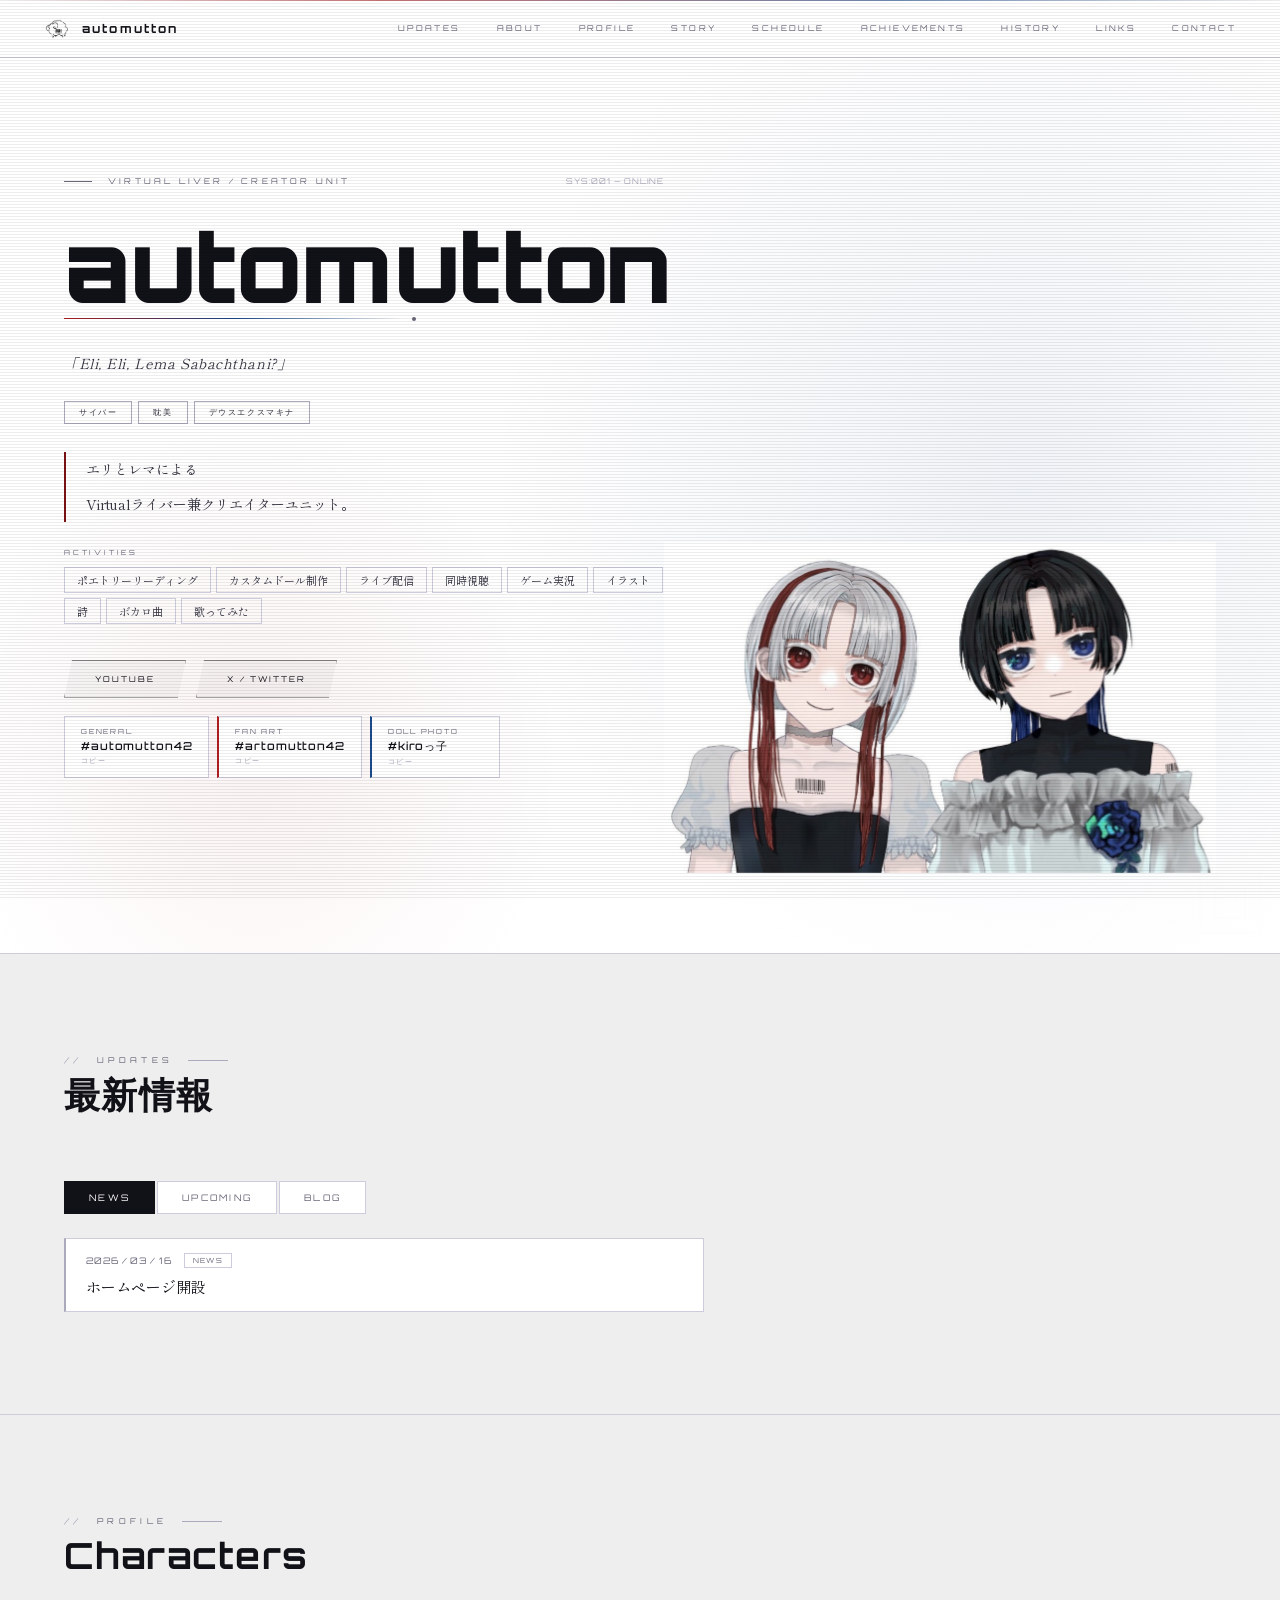
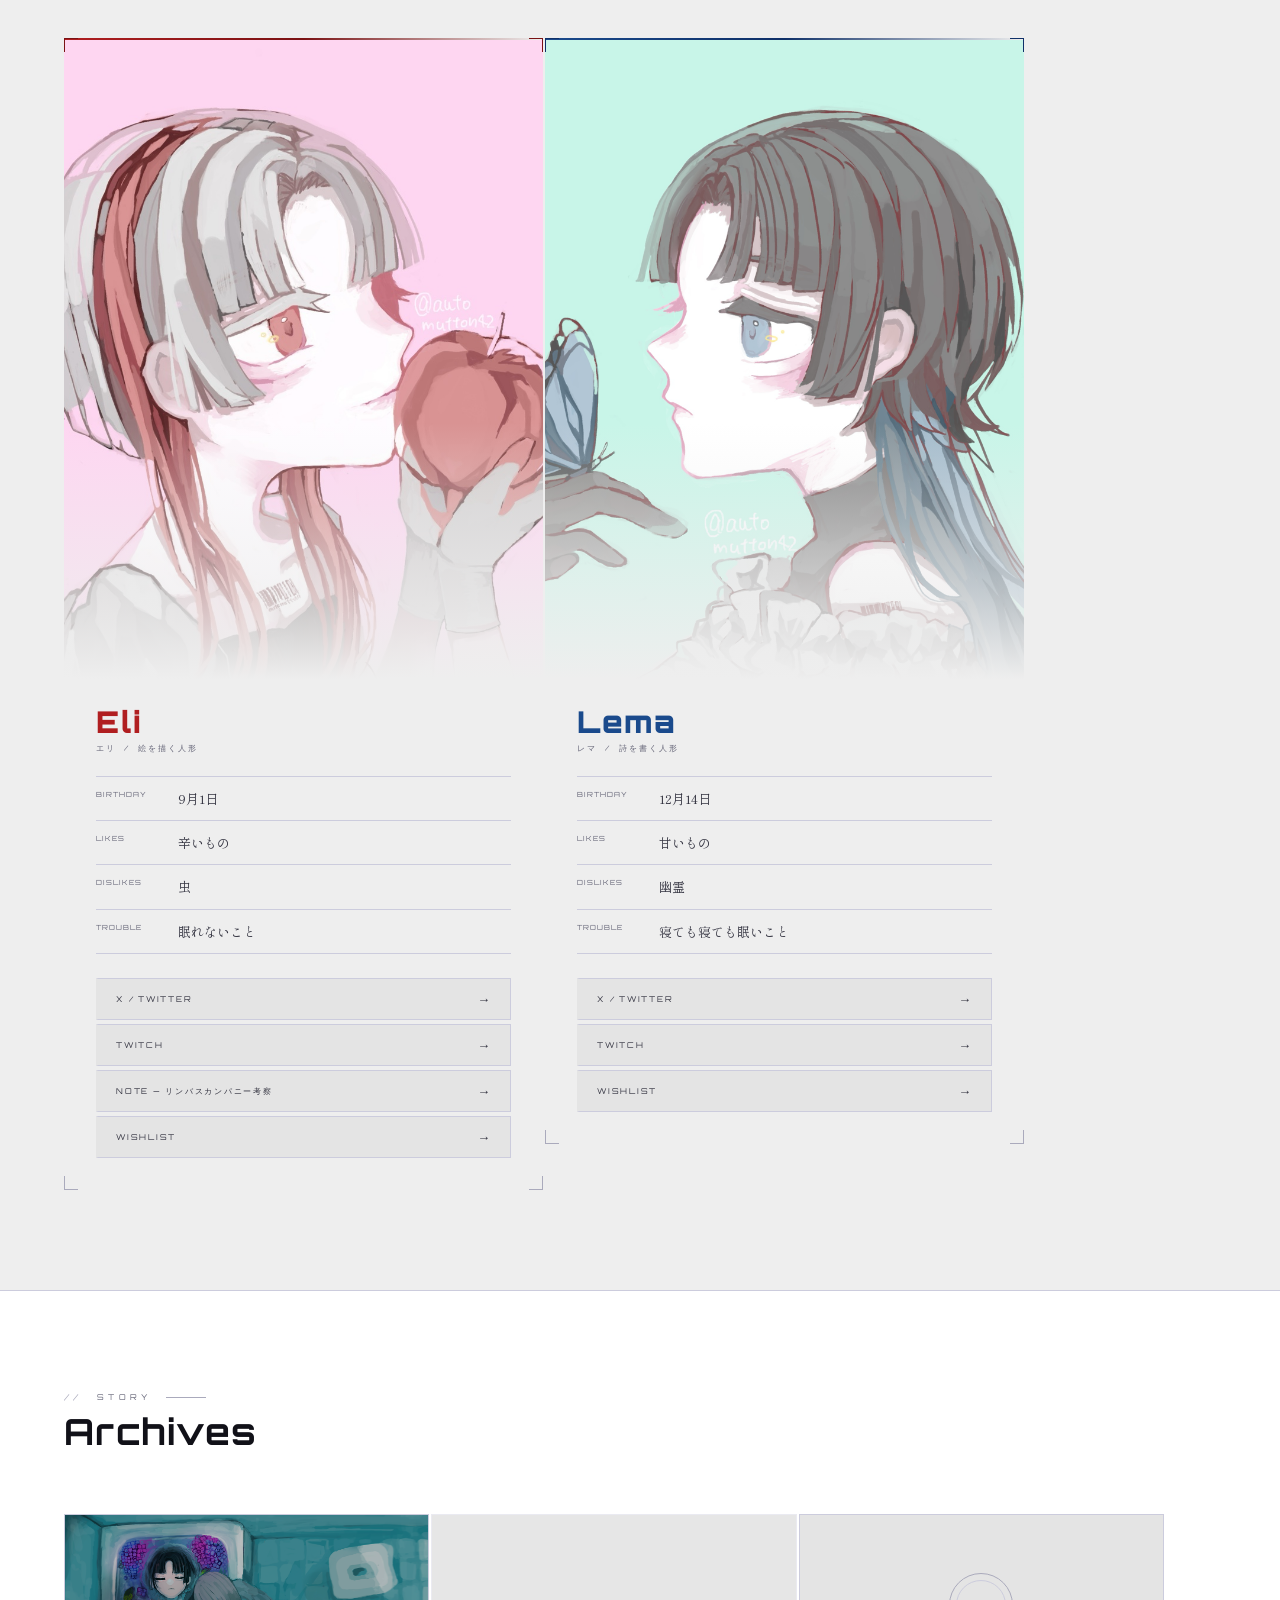
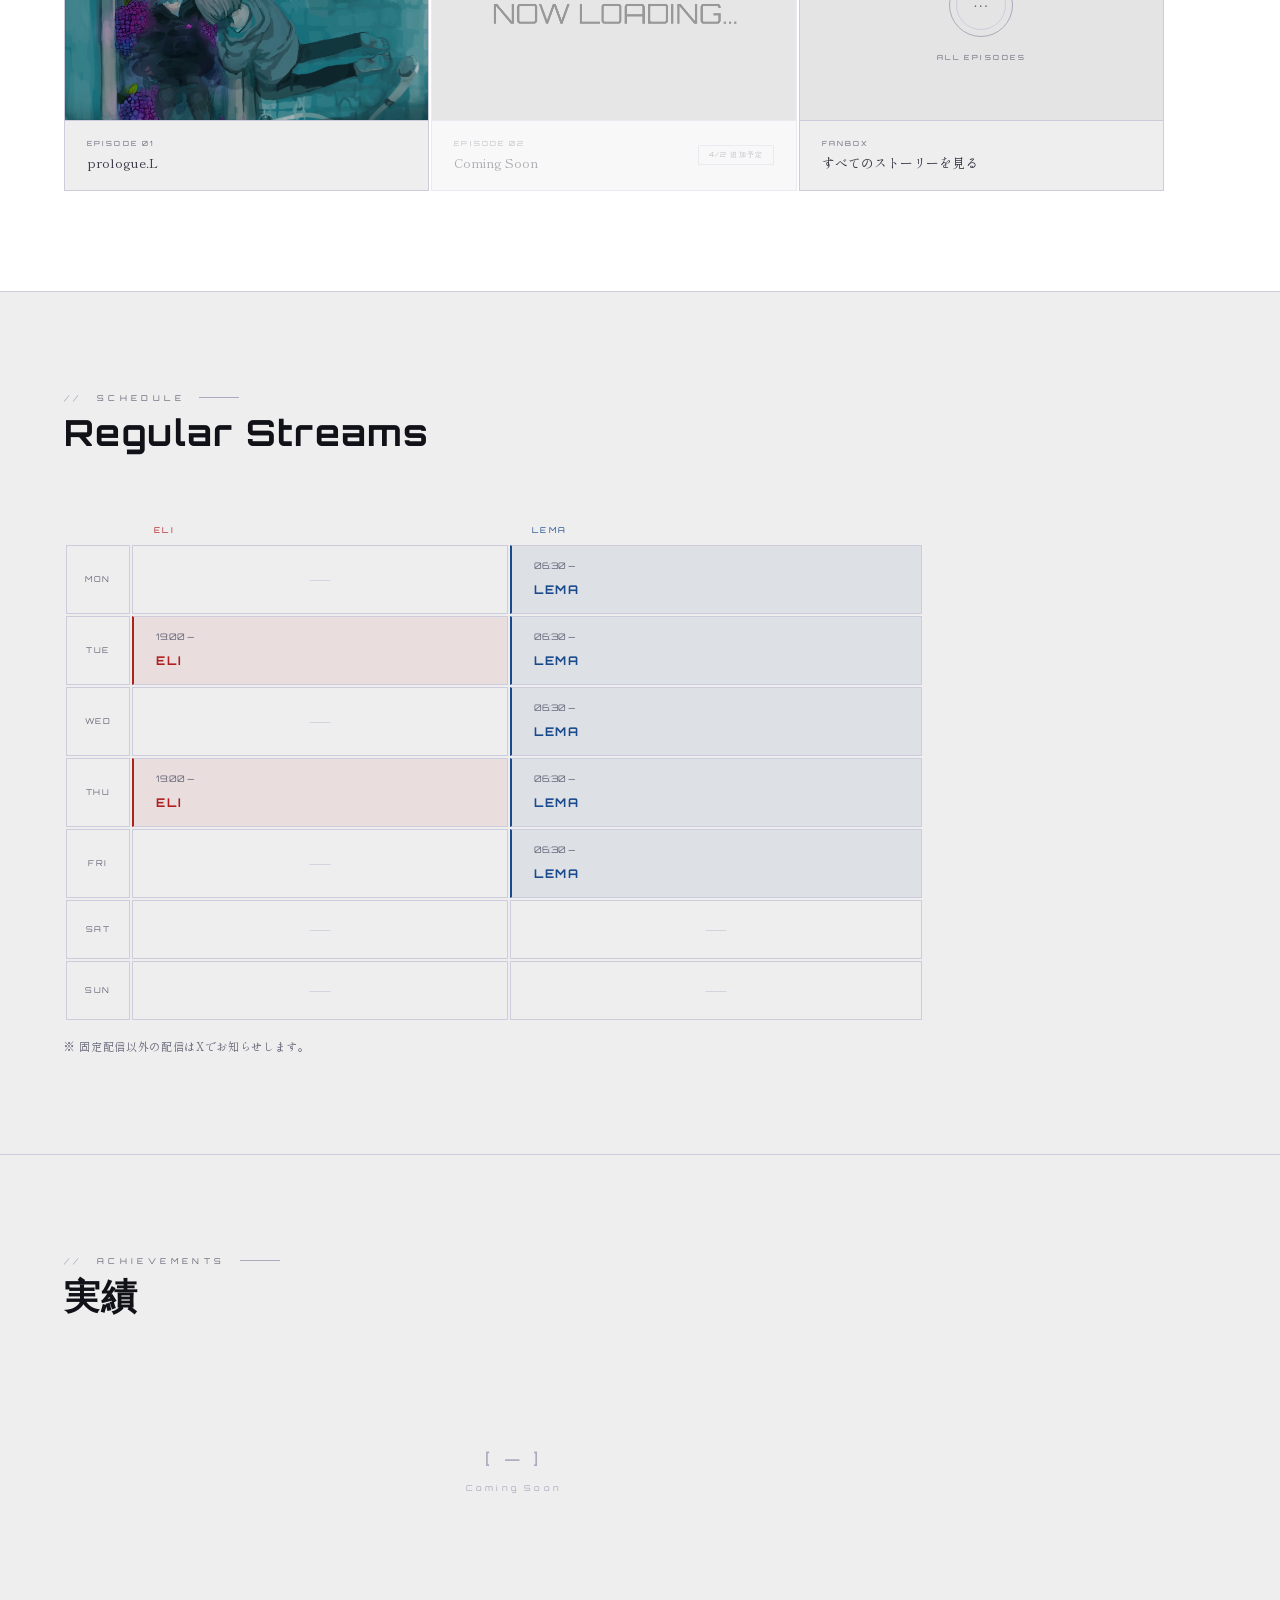
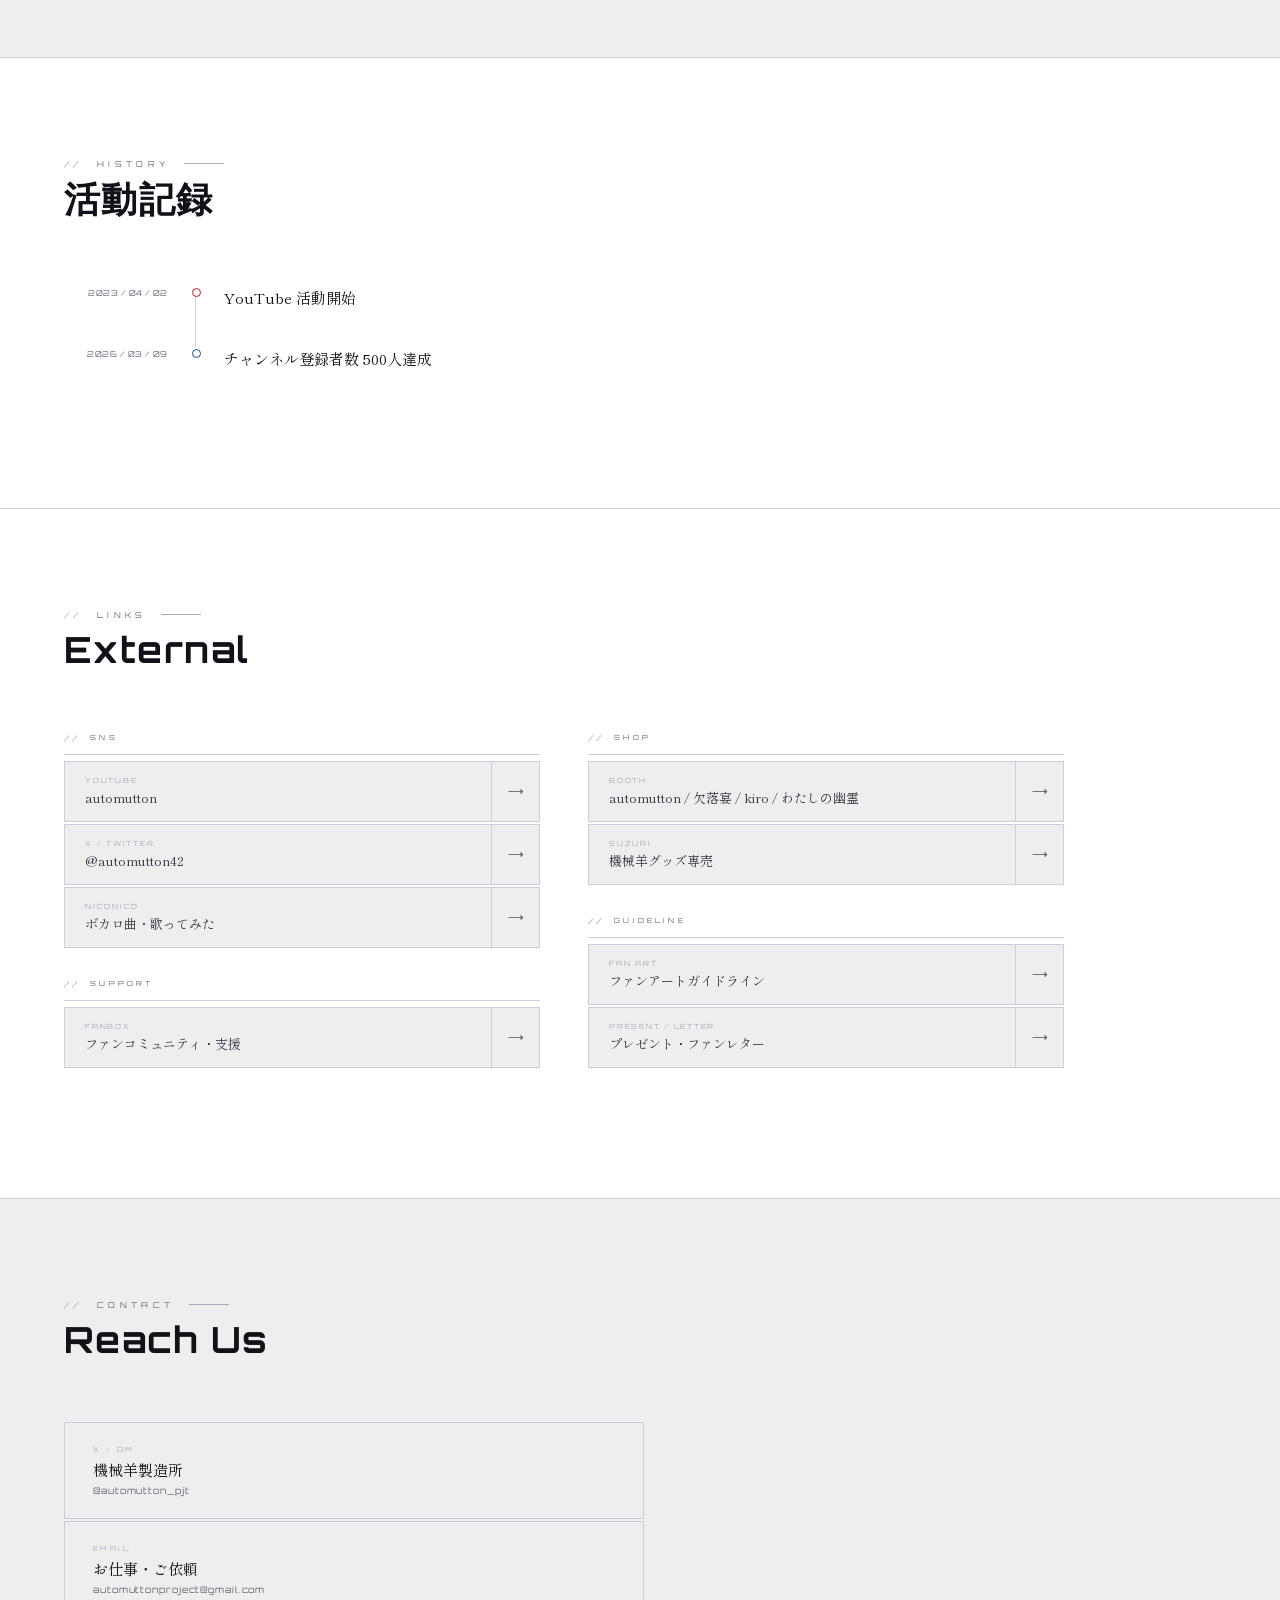
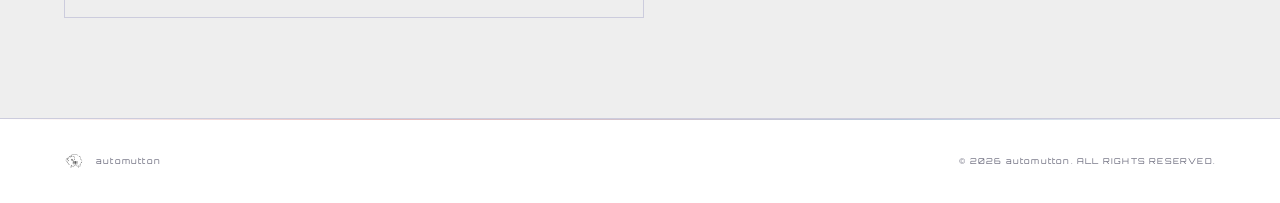
==== commit d45932b2: "Add files via upload" ====
--- a/index.html
+++ b/index.html
@@ -191,9 +191,9 @@
         <span class="blog-arrow">▶</span>
       </div>
       <div class="update-body">
-        <div class="update-title">ホームページをつくりました</div>
+        <div class="update-title">HPをつくりました</div>
         <div class="blog-detail">
-          <p>ここにブログの本文を書いてください。<br>改行も自由にできます。</p>
+          <p>automuttonのホームページを開設しました。随時更新予定です。</p>
         </div>
       </div>
     </div>
@@ -228,6 +228,7 @@
             <div class="profile-links">
               <a href="https://x.com/eli503503" target="_blank" class="profile-link">X / TWITTER <span class="profile-link-arrow">→</span></a>
               <a href="https://www.twitch.tv/eli503503" target="_blank" class="profile-link">TWITCH <span class="profile-link-arrow">→</span></a>
+              <a href="https://note.com/eli_503" target="_blank" class="profile-link">NOTE — リンバスカンパニー考察 <span class="profile-link-arrow">→</span></a>
               <a href="https://www.amazon.co.jp/hz/wishlist/ls/2E8LOYE6P2J4V" target="_blank" class="profile-link">WISHLIST <span class="profile-link-arrow">→</span></a>
             </div>
           </div>
@@ -274,14 +275,14 @@
     <a href="https://automutton42.fanbox.cc/posts/9608760" target="_blank" class="story-card clickable">
       <div class="story-card-img"><img src="assets/images/story1.png" alt="Story 01"></div>
       <div class="story-card-footer">
-        <div><div class="sc-ep">EPISODE 01</div><div class="sc-title">Story</div></div>
+        <div><div class="sc-ep">EPISODE 01</div><div class="sc-title">prologue.L</div></div>
         <span class="sc-arrow">→</span>
       </div>
     </a>
     <div class="story-card coming">
       <div class="story-card-img"><img src="assets/images/story2.png" alt="Now Loading"></div>
       <div class="story-card-footer">
-        <div><div class="sc-ep">EPISODE 02</div><div class="sc-title">Story</div></div>
+        <div><div class="sc-ep">EPISODE 02</div><div class="sc-title">Coming Soon</div></div>
         <span class="coming-badge">4/2 追加予定</span>
       </div>
     </div>
@@ -419,7 +420,7 @@
             <div class="link-arrow-box">→</div>
           </a>
           <a href="https://suzuri.jp/automutton" target="_blank" class="link-item">
-            <div class="link-left"><span class="link-label">SUZURI</span><span class="link-desc">羊グッズ専売</span></div>
+            <div class="link-left"><span class="link-label">SUZURI</span><span class="link-desc">機械羊グッズ専売</span></div>
             <div class="link-arrow-box">→</div>
           </a>
         </div>
@@ -456,11 +457,11 @@
       </div>
       <span class="contact-arrow">→</span>
     </a>
-    <a href="/cdn-cgi/l/email-protection#b4d5c1c0dbd9c1c0c0dbdac4c6dbded1d7c0f4d3d9d5ddd89ad7dbd9" class="contact-item">
+    <a href="mailto:automuttonproject@gmail.com" class="contact-item">
       <div class="contact-left">
         <span class="contact-method">EMAIL</span>
         <span class="contact-name">お仕事・ご依頼</span>
-        <span class="contact-handle"><span class="__cf_email__" data-cfemail="741501001b190100001b1a04061b1e111700341319151d185a171b19">[email&#160;protected]</span></span>
+        <span class="contact-handle">automuttonproject@gmail.com</span>
       </div>
       <span class="contact-arrow">→</span>
     </a>
--- a/css/style.css
+++ b/css/style.css
@@ -690,8 +690,19 @@
   section { padding: 72px 24px; }
 
   .profile-grid { grid-template-columns: 1fr; gap: 2px; }
-  .profile-card-img { aspect-ratio: unset; overflow: visible; }
+  .profile-card-img {
+    aspect-ratio: unset;
+    overflow: hidden;
+    height: 72vw;
+    max-height: 360px;
+  }
   .profile-card-img::after { display: none; }
+  .profile-img {
+    width: 100%;
+    height: 100%;
+    object-fit: cover;
+    object-position: top center;
+  }
 
   .story-grid { grid-template-columns: 1fr; }
 
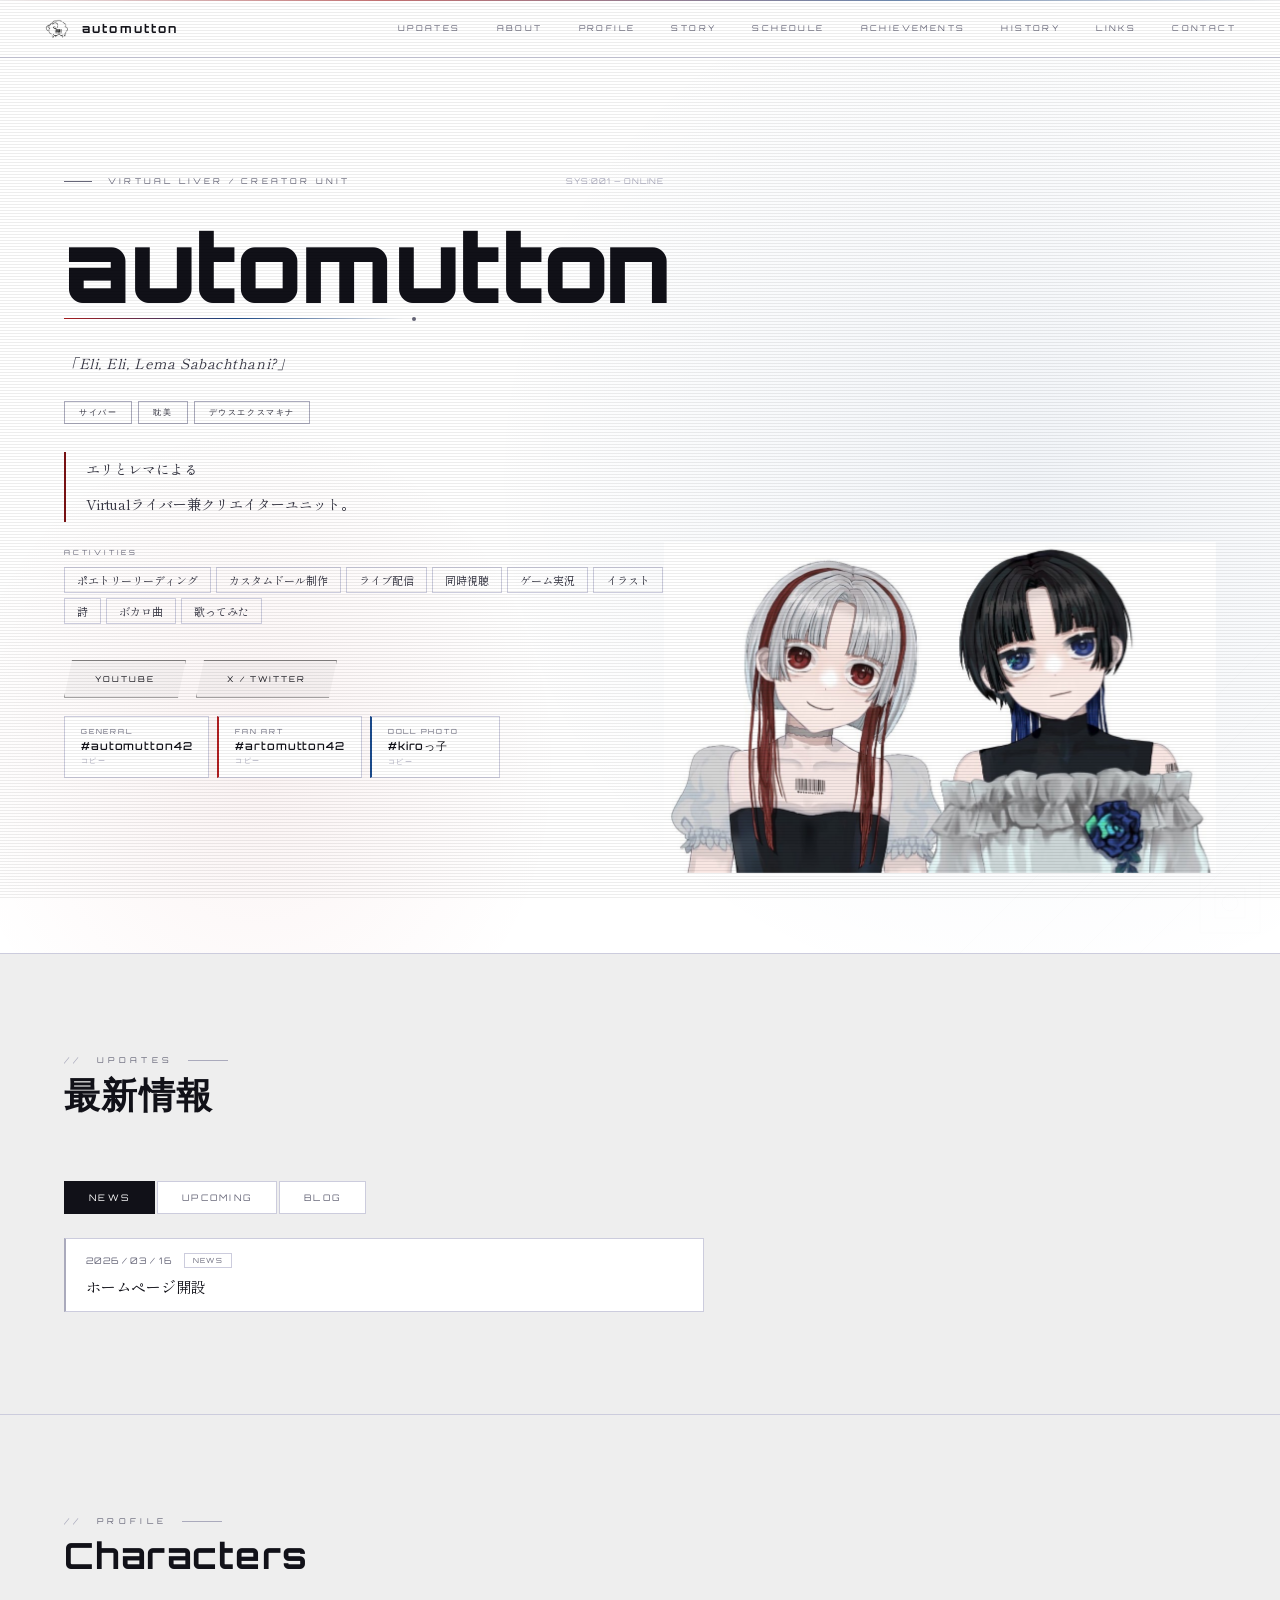
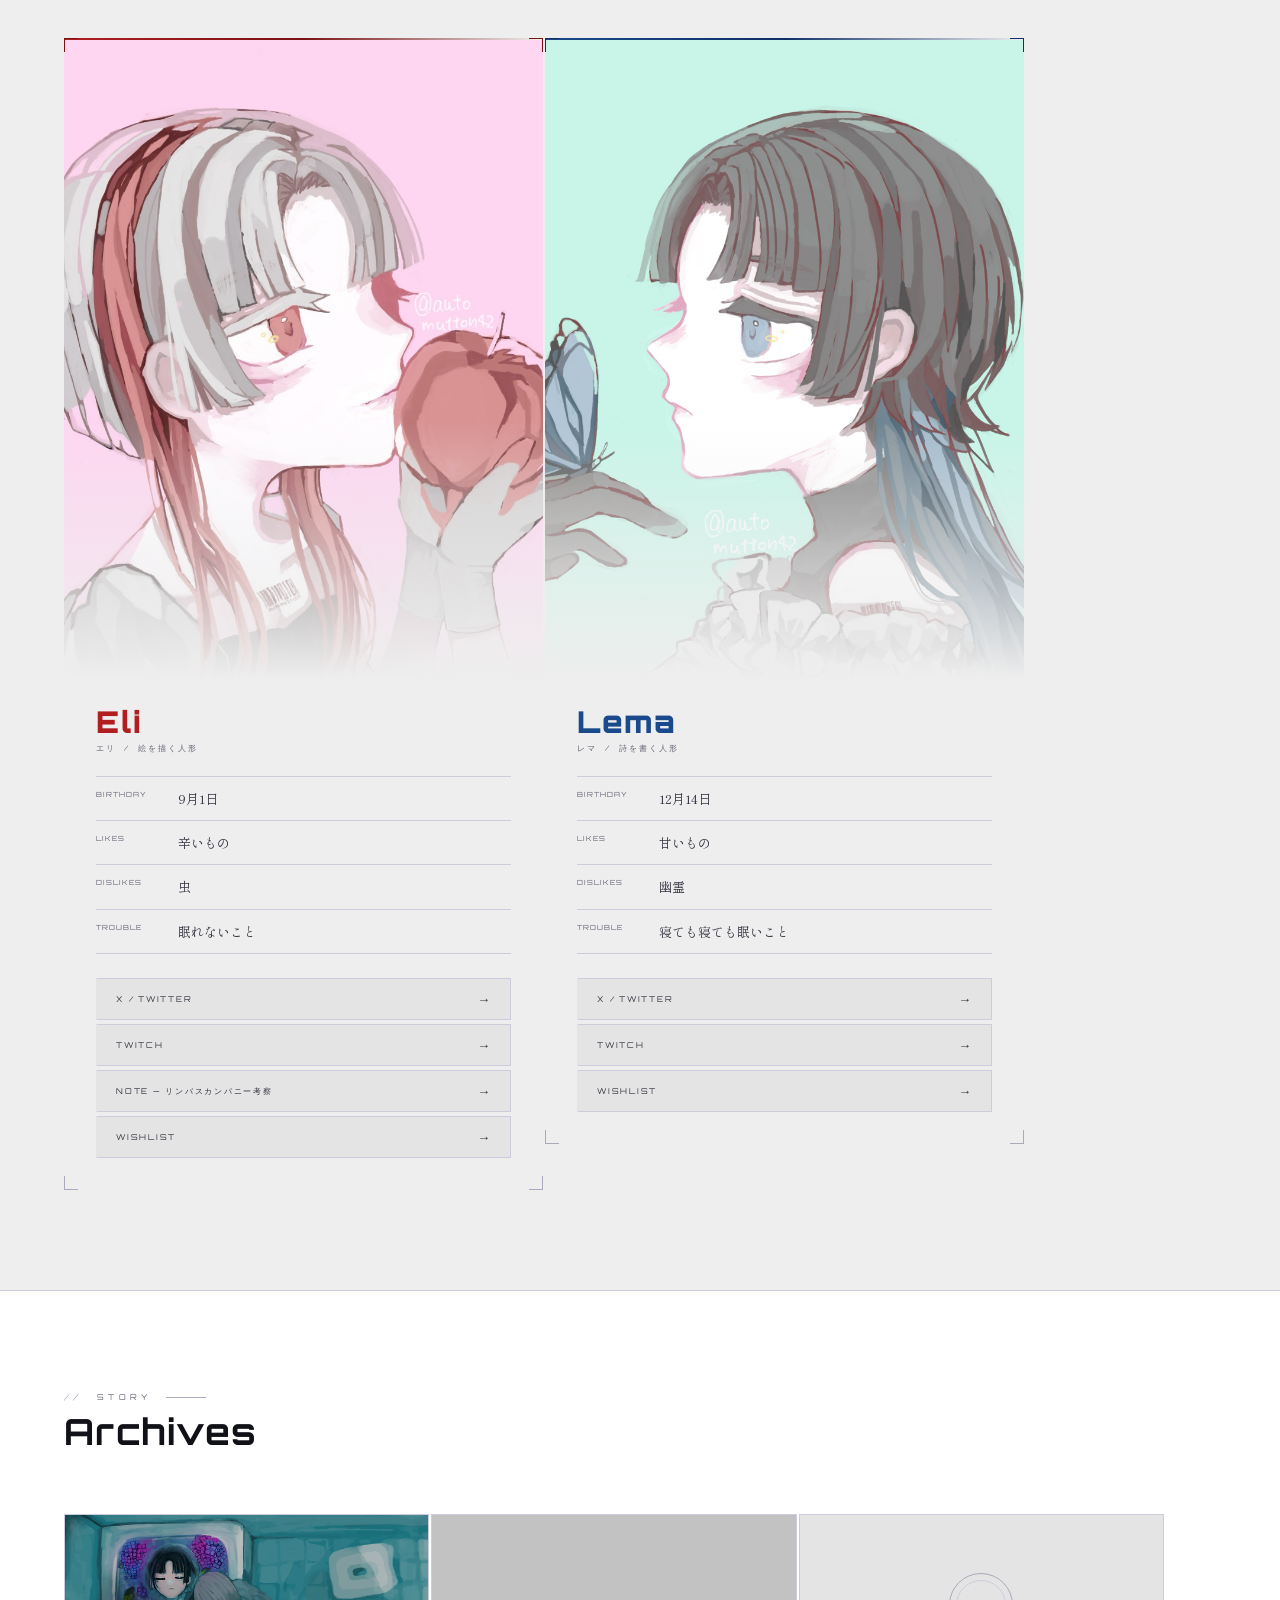
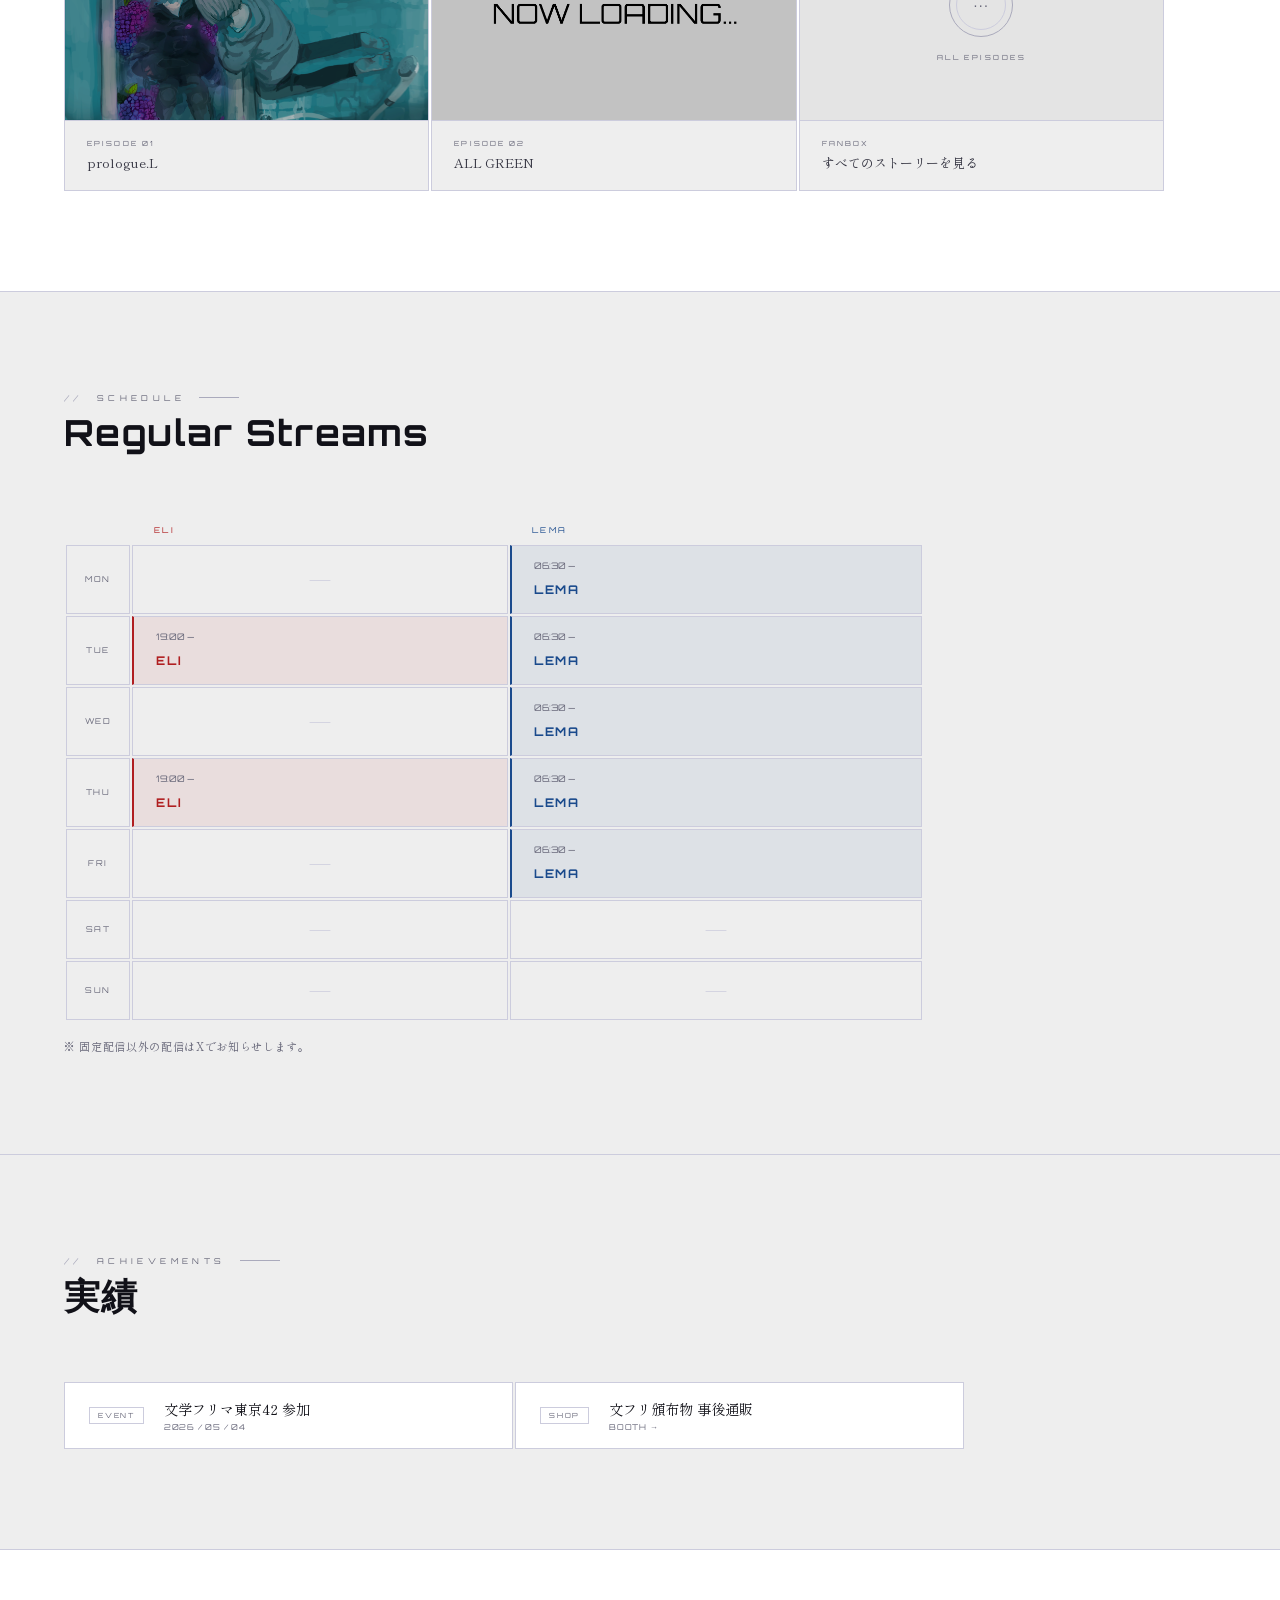
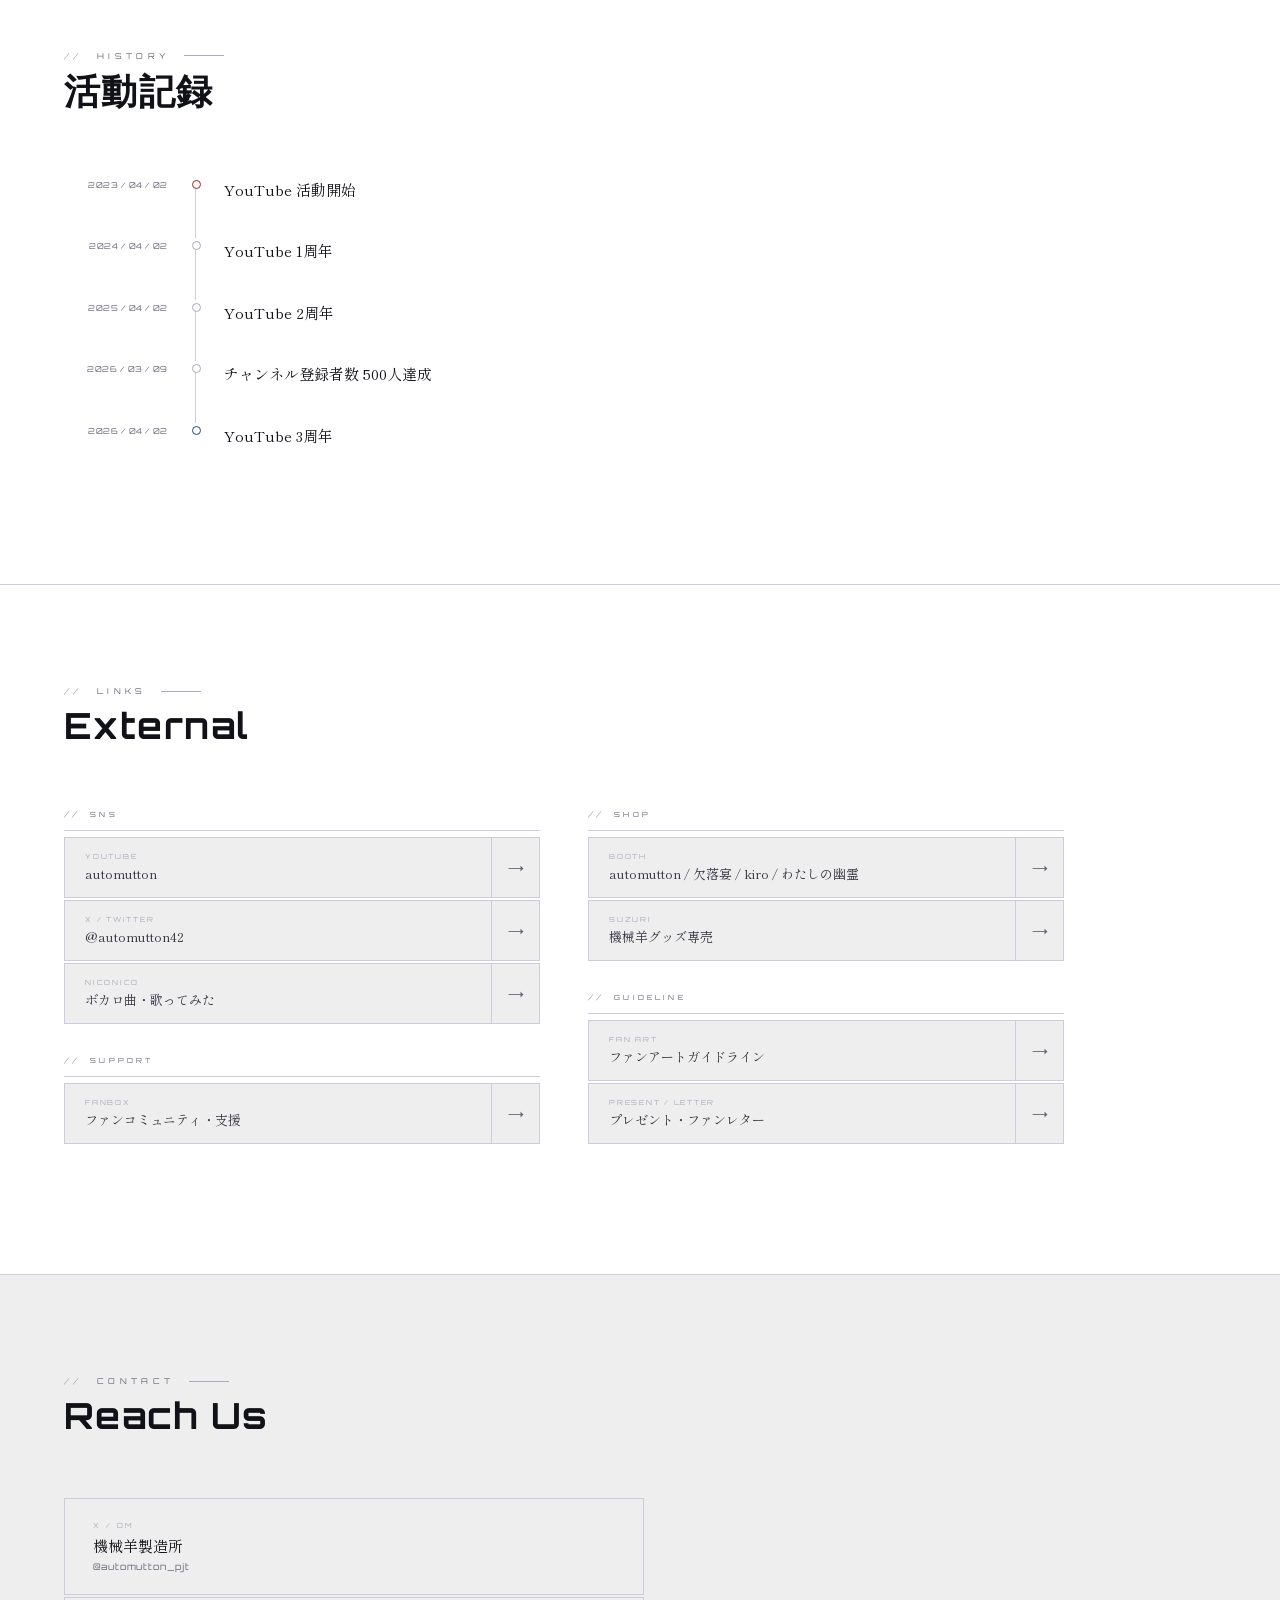
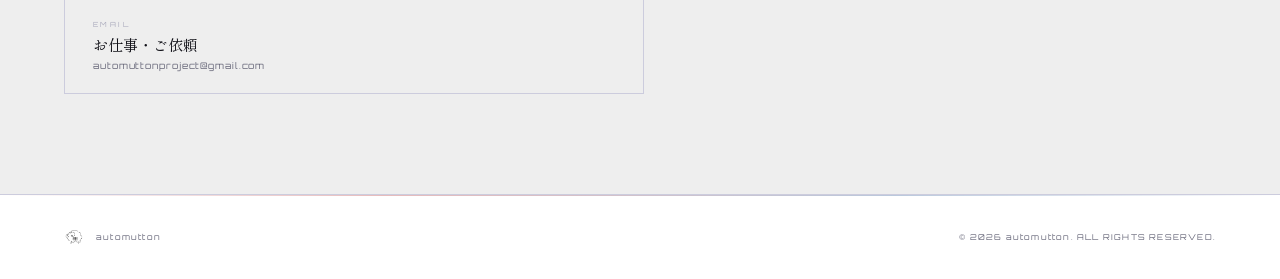
==== commit 1ac6abbb: "Add files via upload" ====
--- a/index.html
+++ b/index.html
@@ -153,24 +153,6 @@
 
   <!-- UPCOMING -->
   <div class="updates-pane hidden" id="tab-upcoming">
-    <div class="update-item">
-      <div class="update-meta">
-        <span class="update-date">2026 / 04 / 02</span>
-        <span class="update-tag upcoming">UPCOMING</span>
-      </div>
-      <div class="update-body">
-        <div class="update-title">YouTube 3周年記念日</div>
-      </div>
-    </div>
-    <div class="update-item">
-      <div class="update-meta">
-        <span class="update-date">2026 / 05 / 04</span>
-        <span class="update-tag upcoming">UPCOMING</span>
-      </div>
-      <div class="update-body">
-        <div class="update-title">文学フリマ東京42 参加</div>
-      </div>
-    </div>
     <div class="update-item">
       <div class="update-meta">
         <span class="update-date">2026 / 05 〜 06</span>
@@ -279,13 +261,13 @@
         <span class="sc-arrow">→</span>
       </div>
     </a>
-    <div class="story-card coming">
-      <div class="story-card-img"><img src="assets/images/story2.png" alt="Now Loading"></div>
+    <a href="https://automutton42.fanbox.cc/posts/11608878" target="_blank" class="story-card clickable">
+      <div class="story-card-img"><img src="assets/images/story2.png" alt="ALL GREEN"></div>
       <div class="story-card-footer">
-        <div><div class="sc-ep">EPISODE 02</div><div class="sc-title">Coming Soon</div></div>
-        <span class="coming-badge">4/2 追加予定</span>
-      </div>
-    </div>
+        <div><div class="sc-ep">EPISODE 02</div><div class="sc-title">ALL GREEN</div></div>
+        <span class="sc-arrow">→</span>
+      </div>
+    </a>
     <a href="https://automutton42.fanbox.cc/tags/Story" target="_blank" class="story-card clickable">
       <div class="story-card-text-only">
         <div class="story-ring"><span>···</span></div>
@@ -335,20 +317,20 @@
     <div class="section-title">実績</div>
   </div>
   <div class="achievements-grid">
-    <!-- ここに実績を追加してください -->
-    <!-- 例：
     <div class="achievement-item">
       <div class="achievement-tag">EVENT</div>
       <div class="achievement-body">
-        <div class="achievement-title">文学フリマ参加</div>
-        <div class="achievement-date">2025 / 00</div>
-      </div>
-    </div>
-    -->
-    <div class="achievements-empty">
-      <span class="achievements-empty-icon">[ — ]</span>
-      <span class="achievements-empty-text">Coming Soon</span>
-    </div>
+        <div class="achievement-title">文学フリマ東京42 参加</div>
+        <div class="achievement-date">2026 / 05 / 04</div>
+      </div>
+    </div>
+    <a href="https://automutton.booth.pm/item_lists/nqXTg0z4" target="_blank" class="achievement-item" style="text-decoration:none; color:inherit; cursor:pointer;">
+      <div class="achievement-tag">SHOP</div>
+      <div class="achievement-body">
+        <div class="achievement-title">文フリ頒布物 事後通販</div>
+        <div class="achievement-date">BOOTH →</div>
+      </div>
+    </a>
   </div>
 </section>
 
@@ -367,10 +349,31 @@
       </div>
     </div>
     <div class="history-item">
+      <div class="history-date">2024 / 04 / 02</div>
+      <div class="history-dot"></div>
+      <div class="history-body">
+        <div class="history-title">YouTube 1周年</div>
+      </div>
+    </div>
+    <div class="history-item">
+      <div class="history-date">2025 / 04 / 02</div>
+      <div class="history-dot"></div>
+      <div class="history-body">
+        <div class="history-title">YouTube 2周年</div>
+      </div>
+    </div>
+    <div class="history-item">
       <div class="history-date">2026 / 03 / 09</div>
       <div class="history-dot"></div>
       <div class="history-body">
         <div class="history-title">チャンネル登録者数 500人達成</div>
+      </div>
+    </div>
+    <div class="history-item">
+      <div class="history-date">2026 / 04 / 02</div>
+      <div class="history-dot"></div>
+      <div class="history-body">
+        <div class="history-title">YouTube 3周年</div>
       </div>
     </div>
   </div>
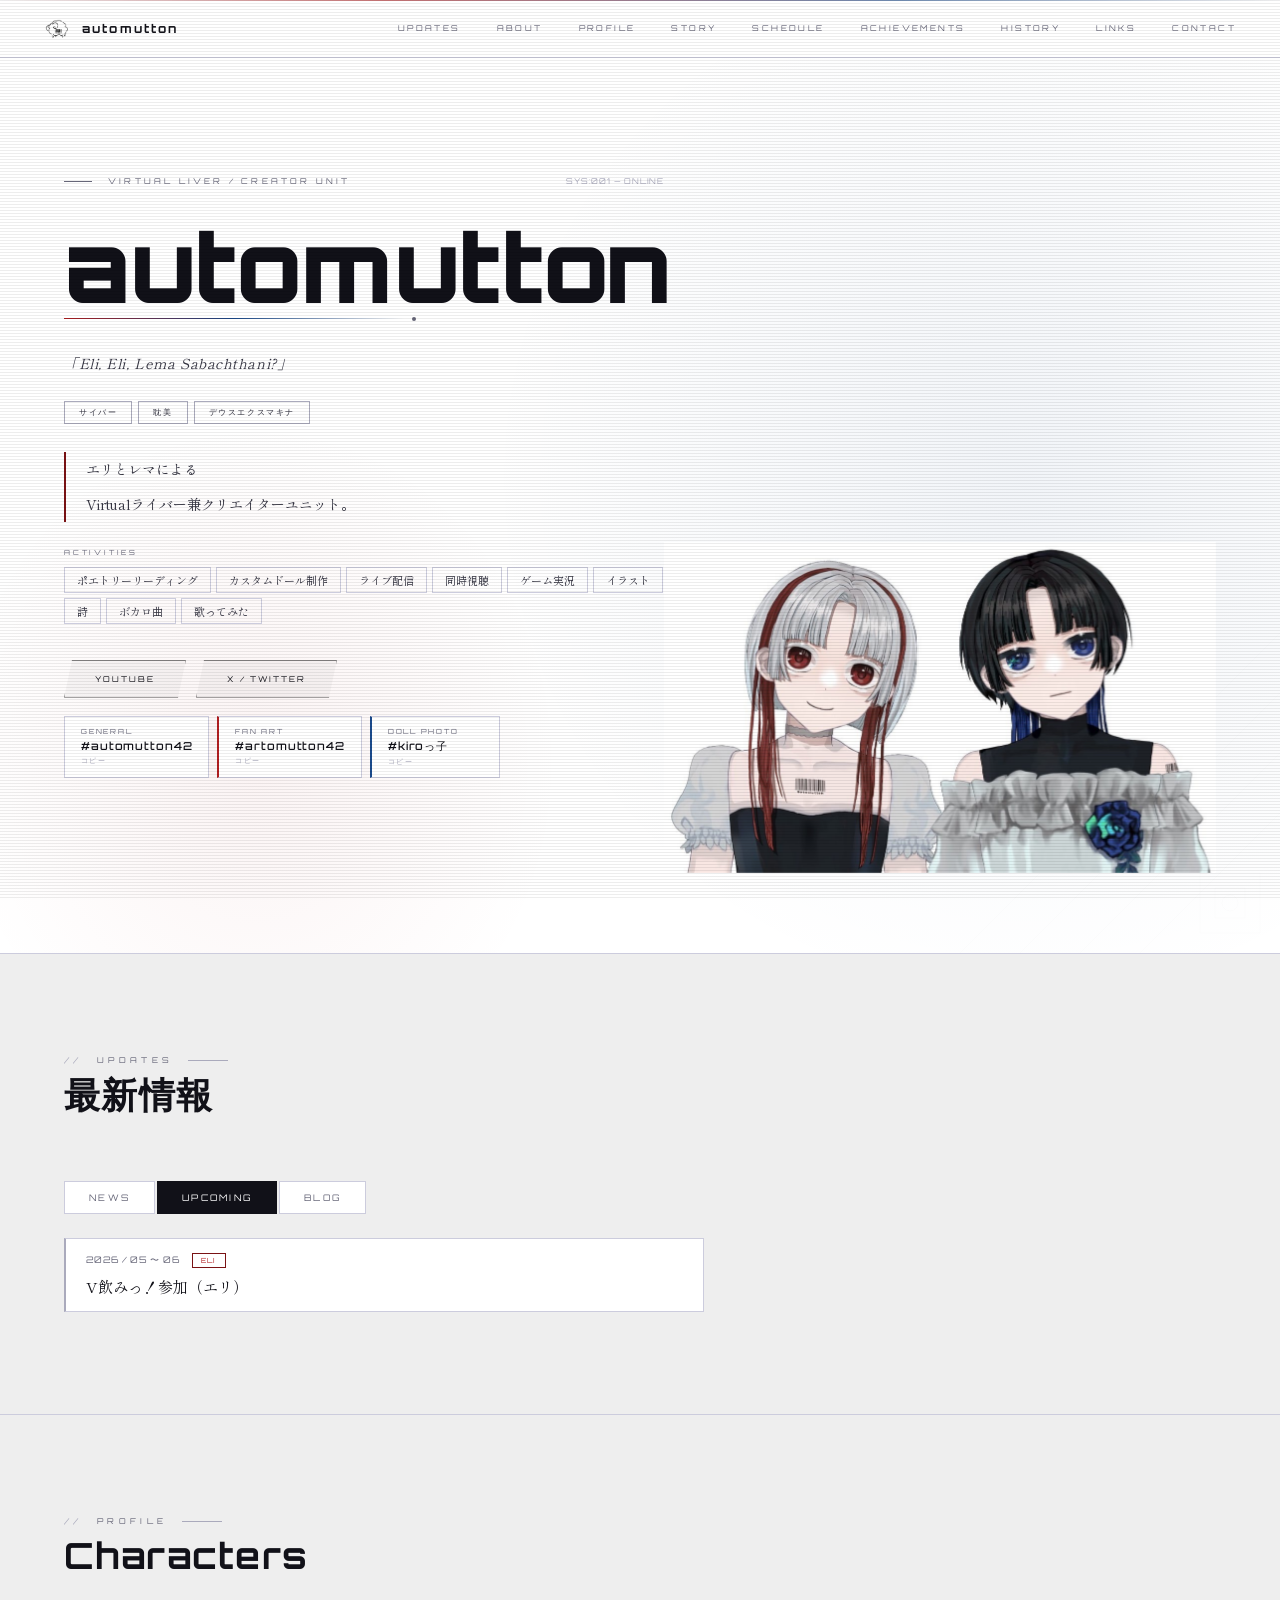
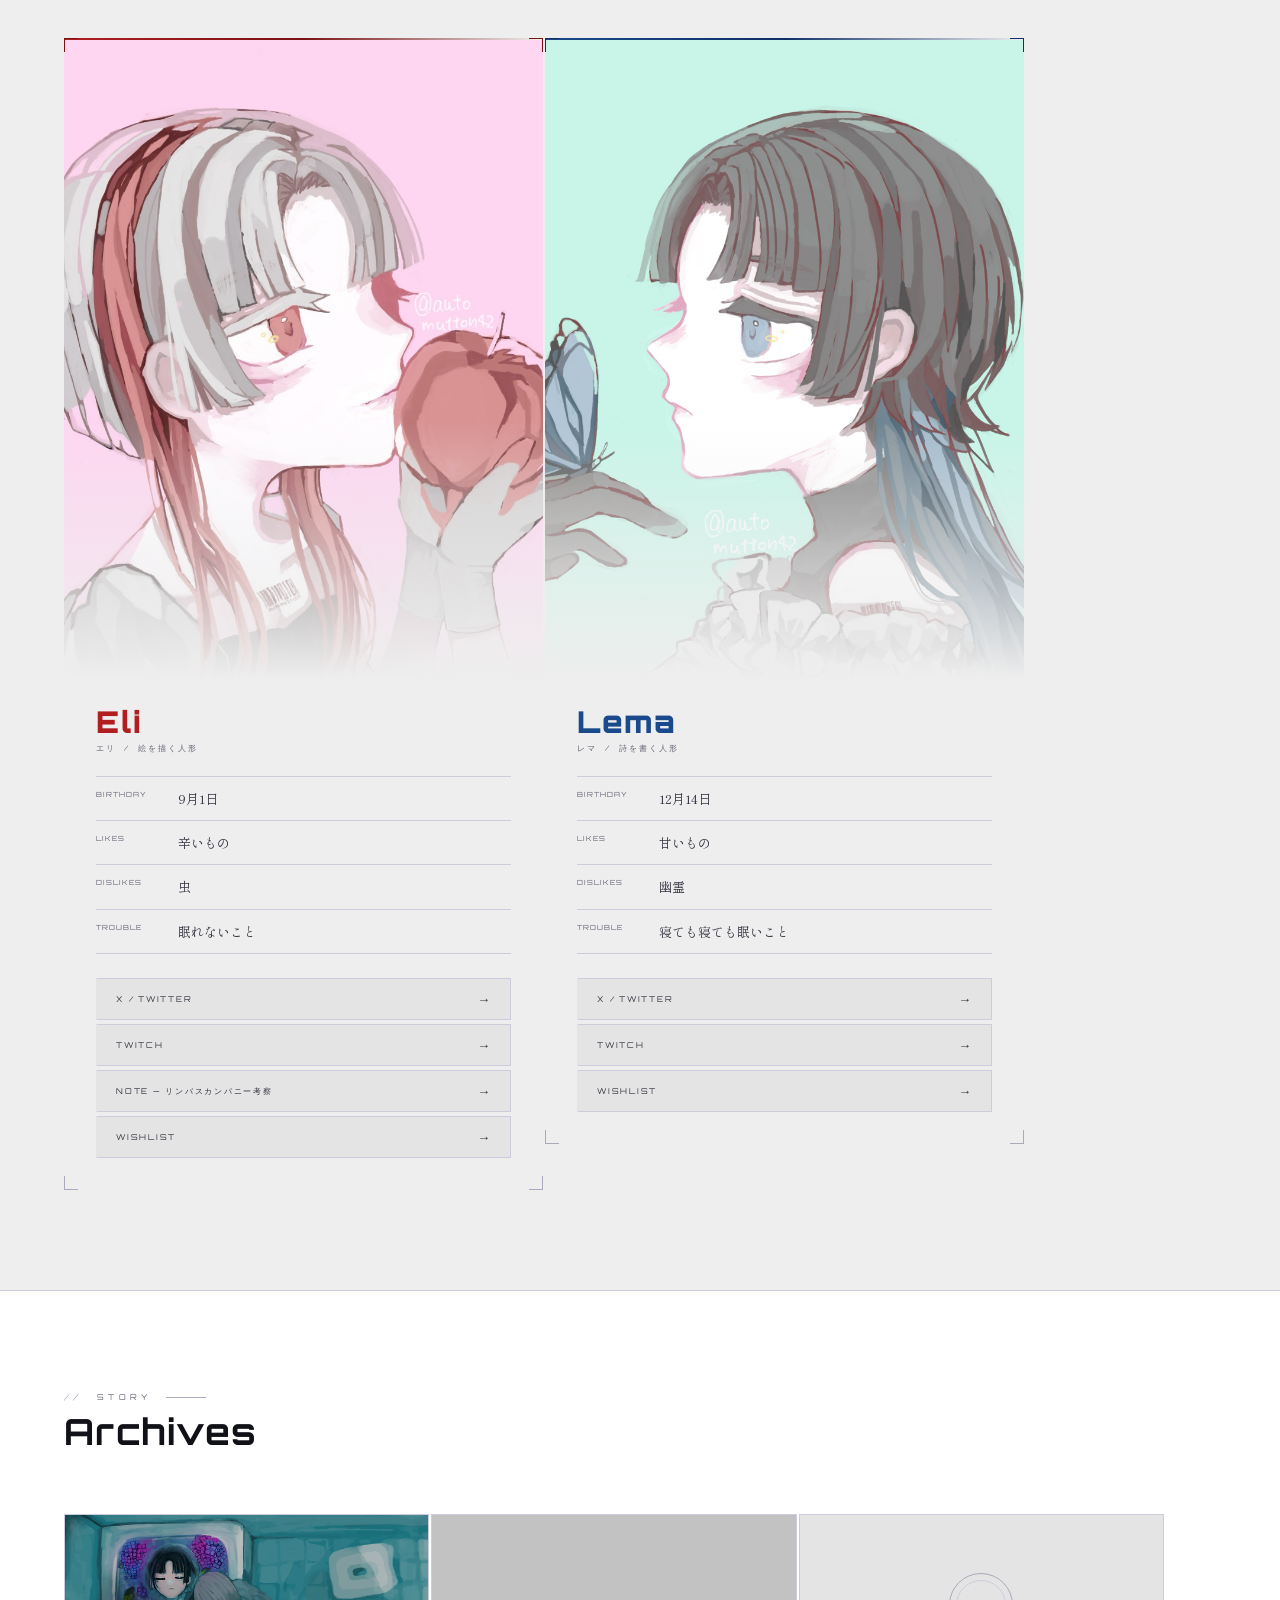
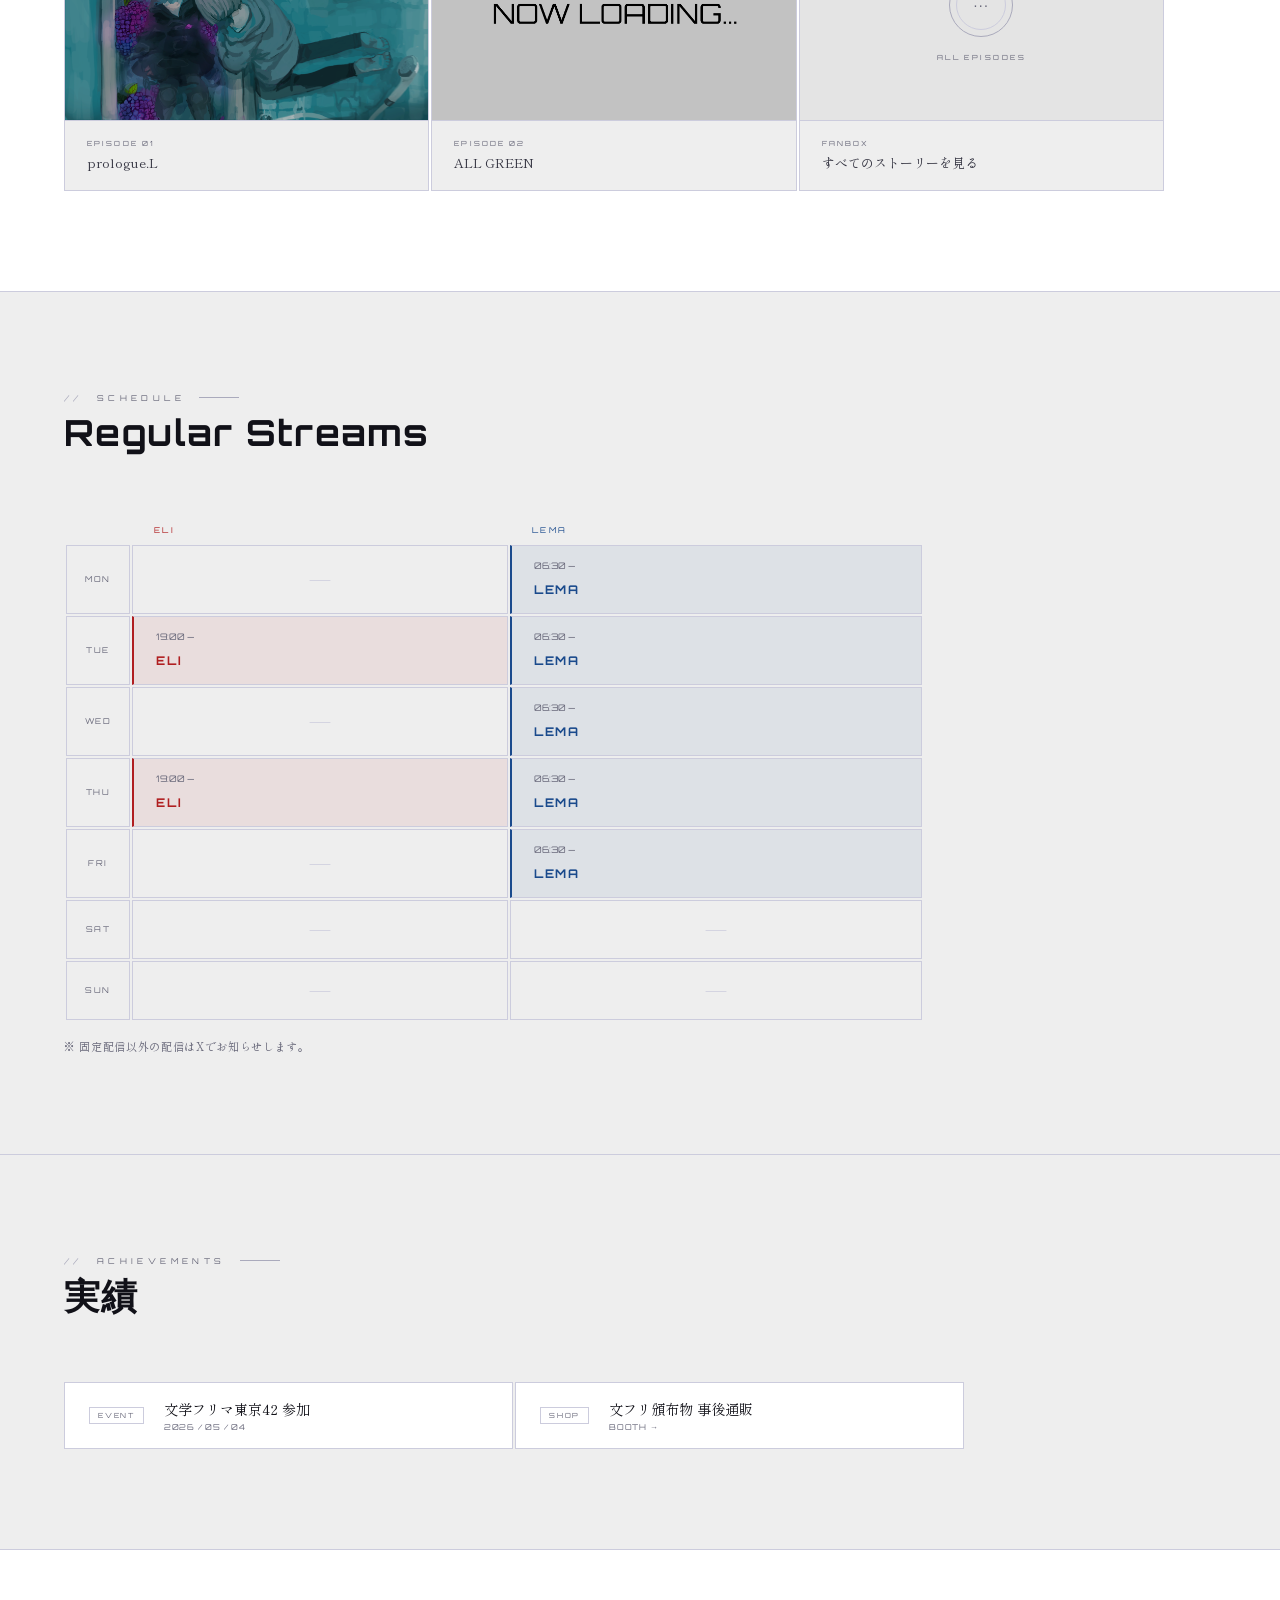
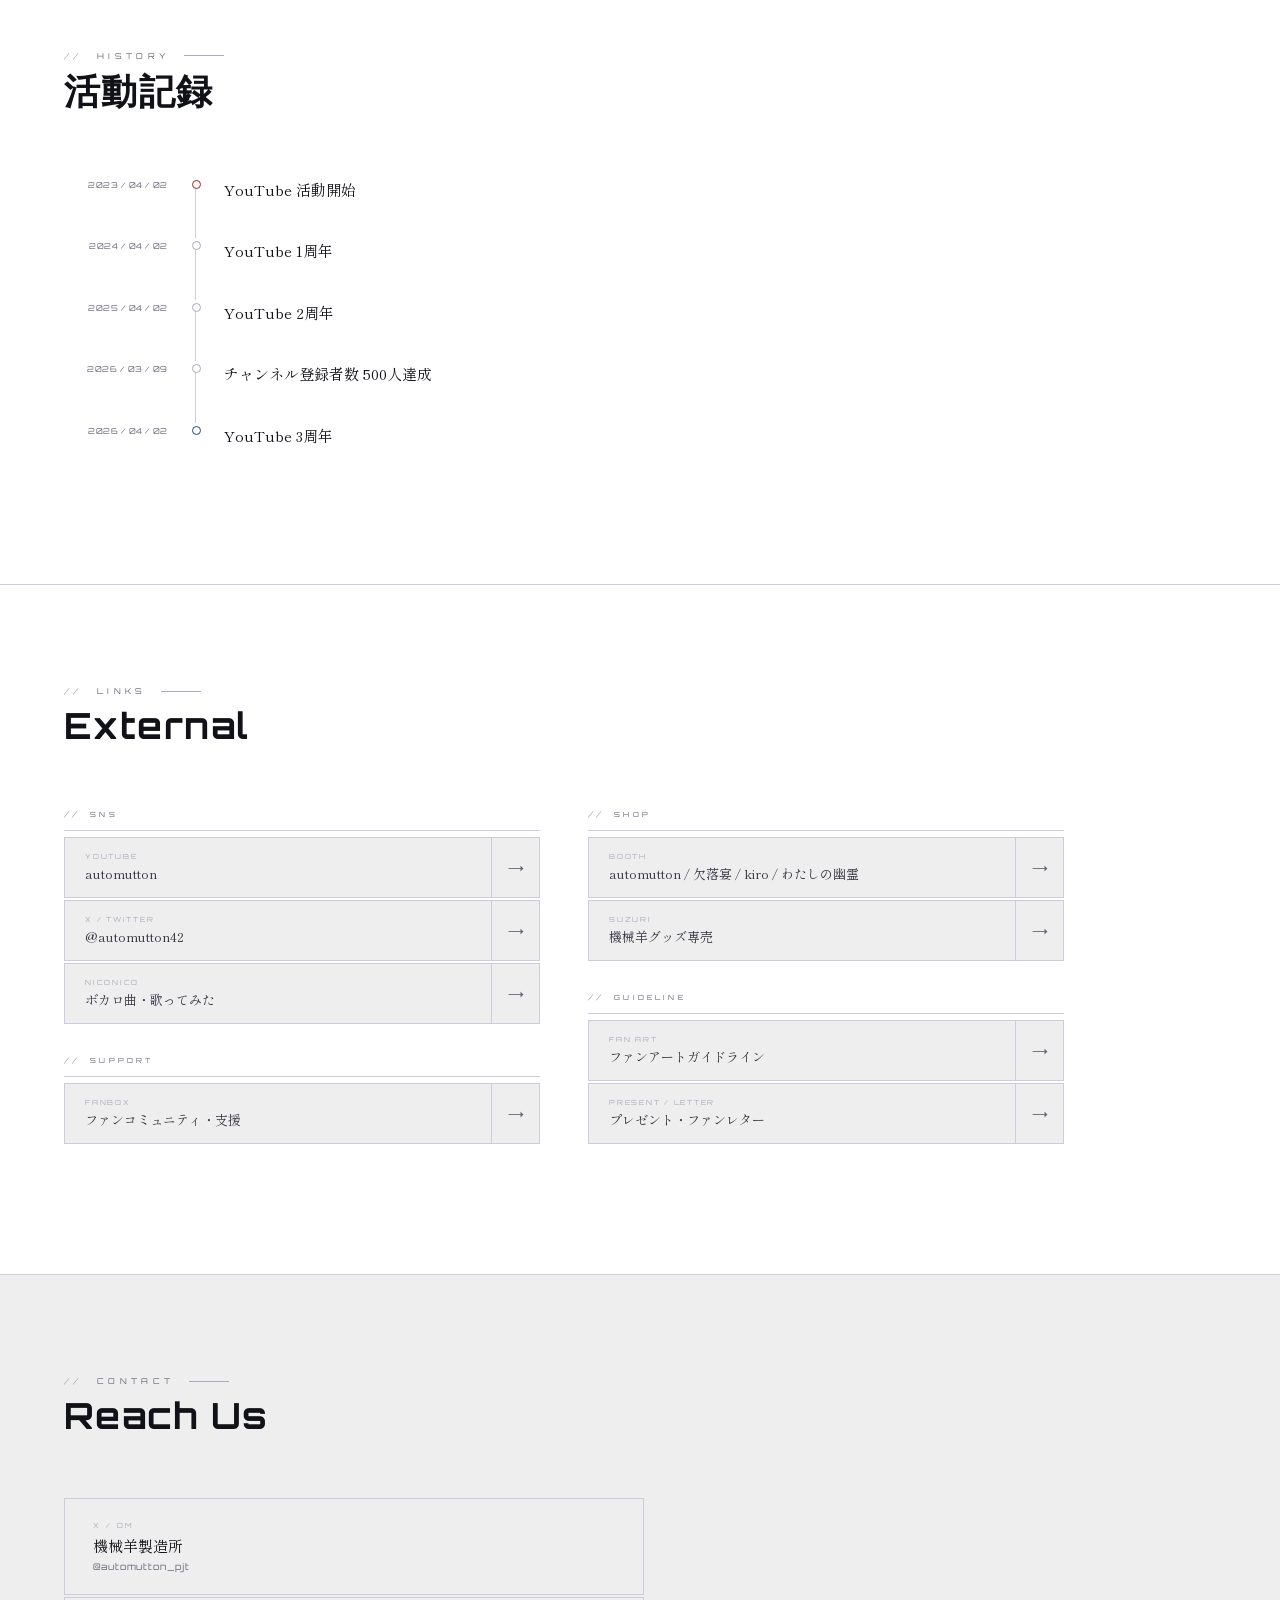
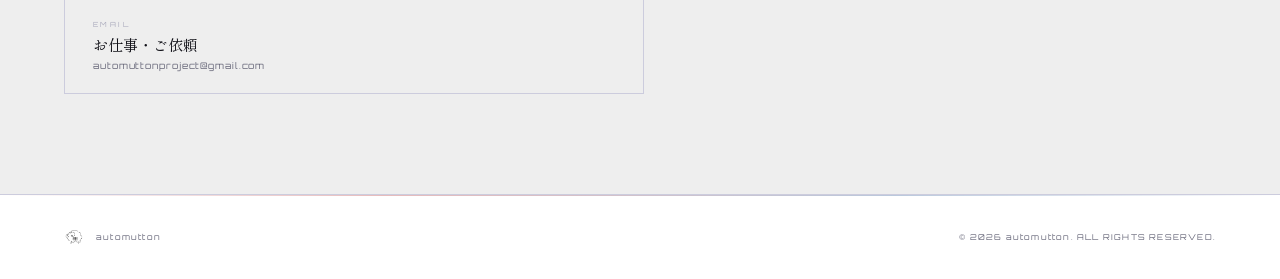
==== commit 5be93108: "Add files via upload" ====
--- a/index.html
+++ b/index.html
@@ -133,13 +133,13 @@
 
   <!-- タブ -->
   <div class="updates-tabs">
-    <button class="utab active" data-tab="news">NEWS</button>
-    <button class="utab" data-tab="upcoming">UPCOMING</button>
+    <button class="utab" data-tab="news">NEWS</button>
+    <button class="utab active" data-tab="upcoming">UPCOMING</button>
     <button class="utab" data-tab="blog">BLOG</button>
   </div>
 
   <!-- NEWS -->
-  <div class="updates-pane" id="tab-news">
+  <div class="updates-pane hidden" id="tab-news">
     <div class="update-item">
       <div class="update-meta">
         <span class="update-date">2026 / 03 / 16</span>
@@ -152,7 +152,7 @@
   </div>
 
   <!-- UPCOMING -->
-  <div class="updates-pane hidden" id="tab-upcoming">
+  <div class="updates-pane" id="tab-upcoming">
     <div class="update-item">
       <div class="update-meta">
         <span class="update-date">2026 / 05 〜 06</span>
@@ -503,7 +503,7 @@
   document.querySelectorAll('.updates-pane').forEach(function(p) {
     p.style.display = 'none';
   });
-  var first = document.getElementById('tab-news');
+  var first = document.getElementById('tab-upcoming');
   if (first) first.style.display = 'block';
 
   // === ブログ展開 ===
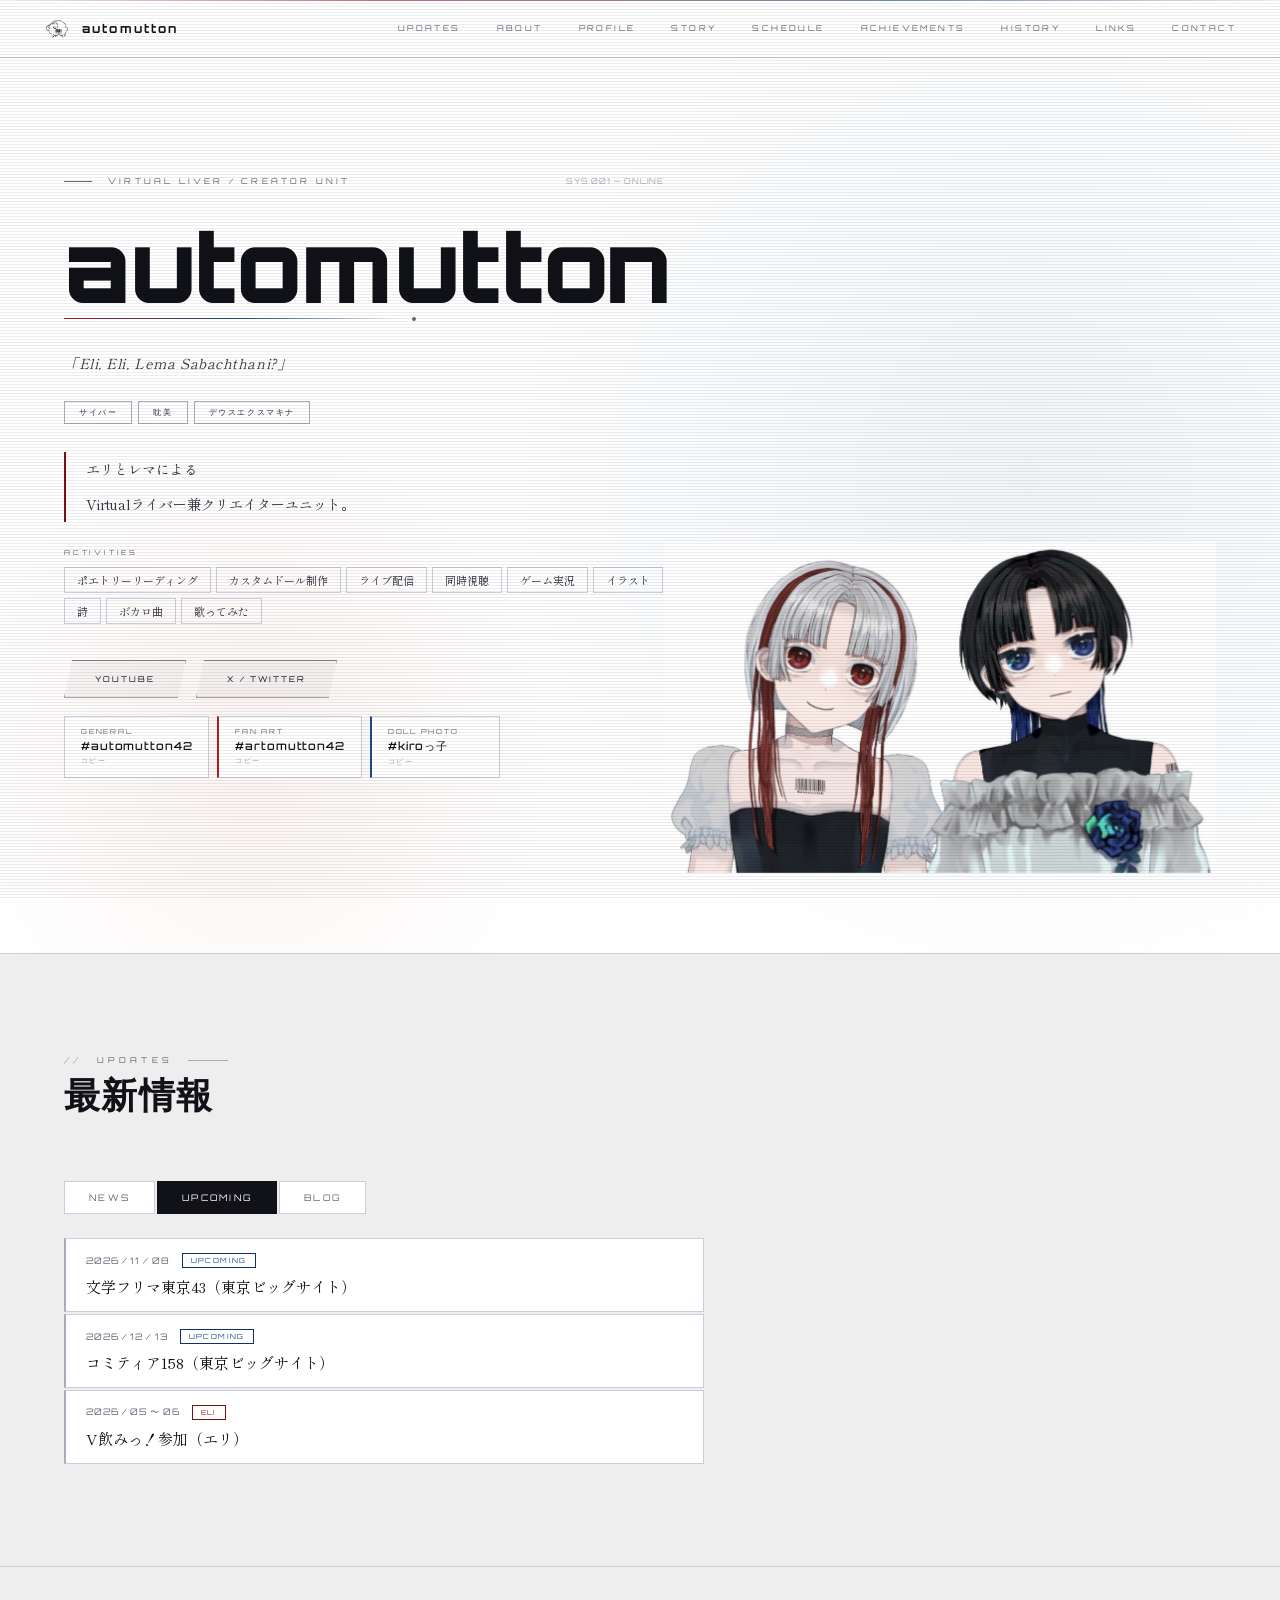
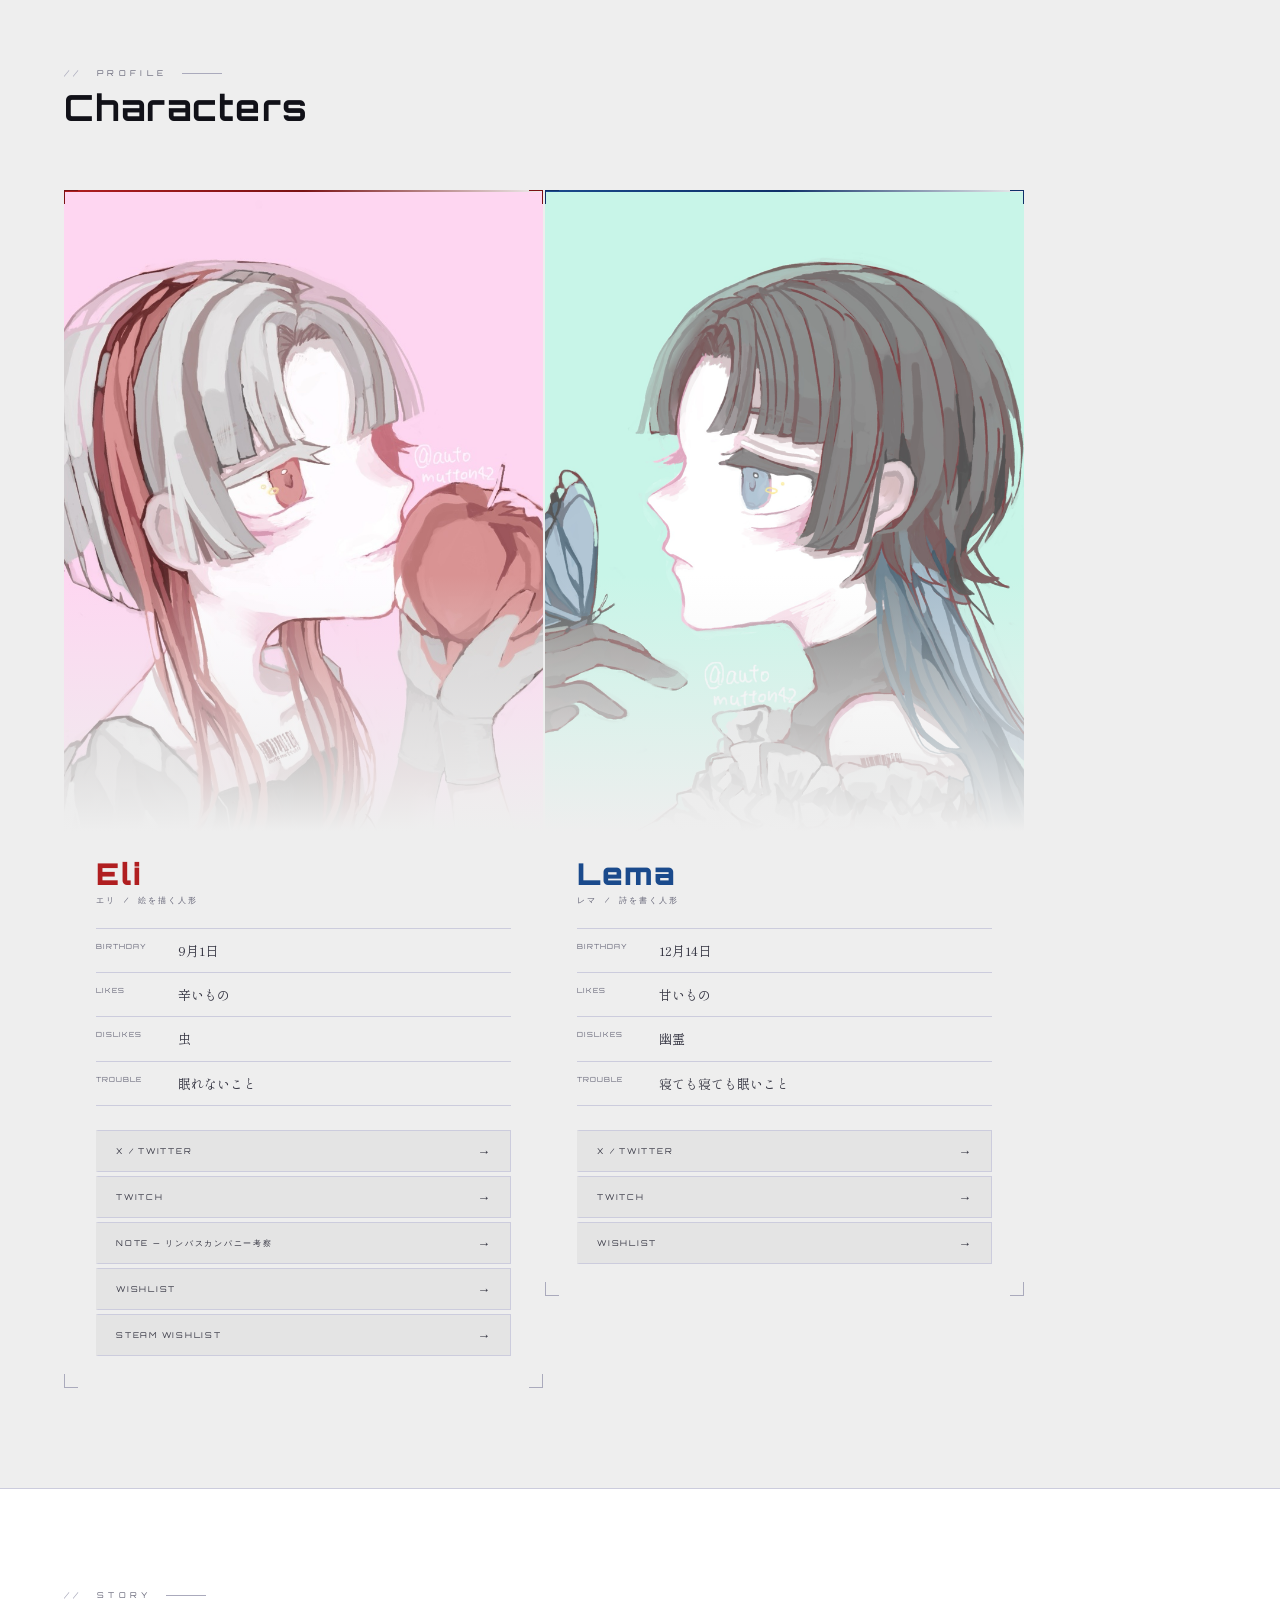
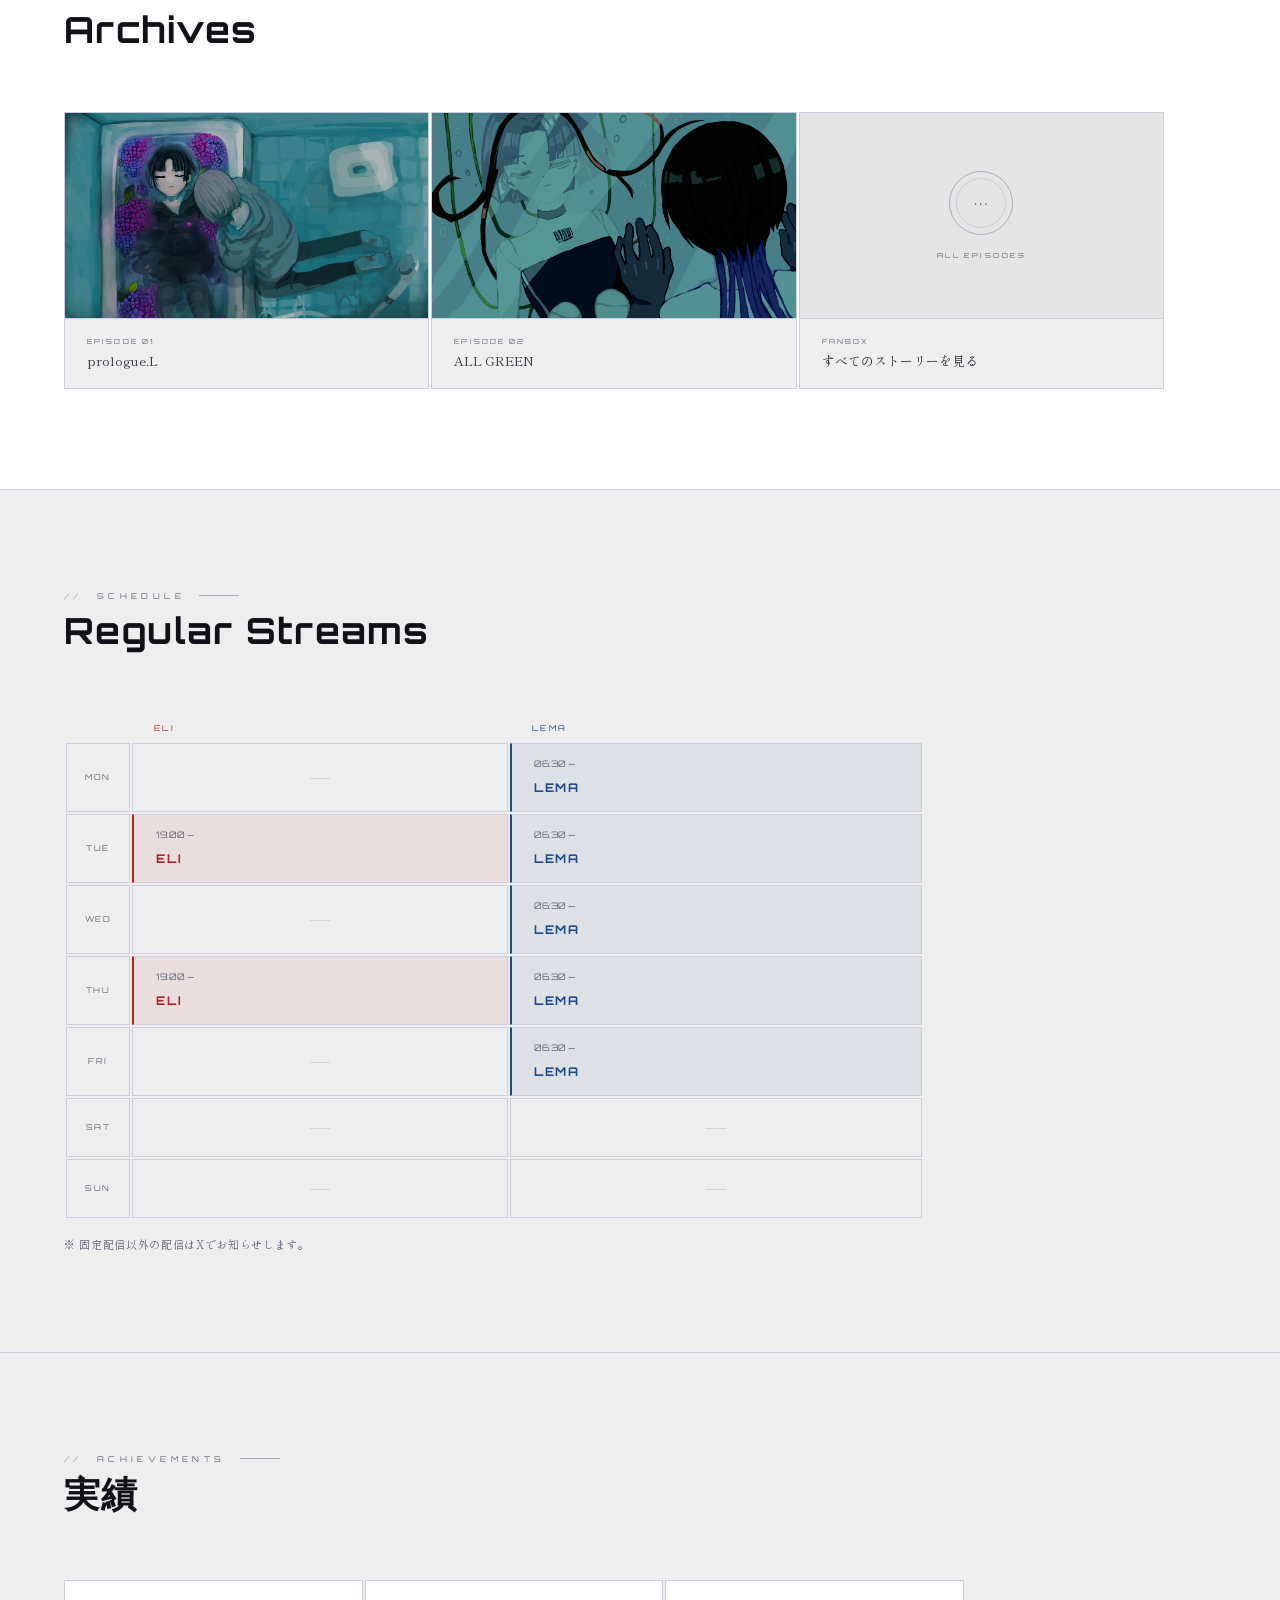
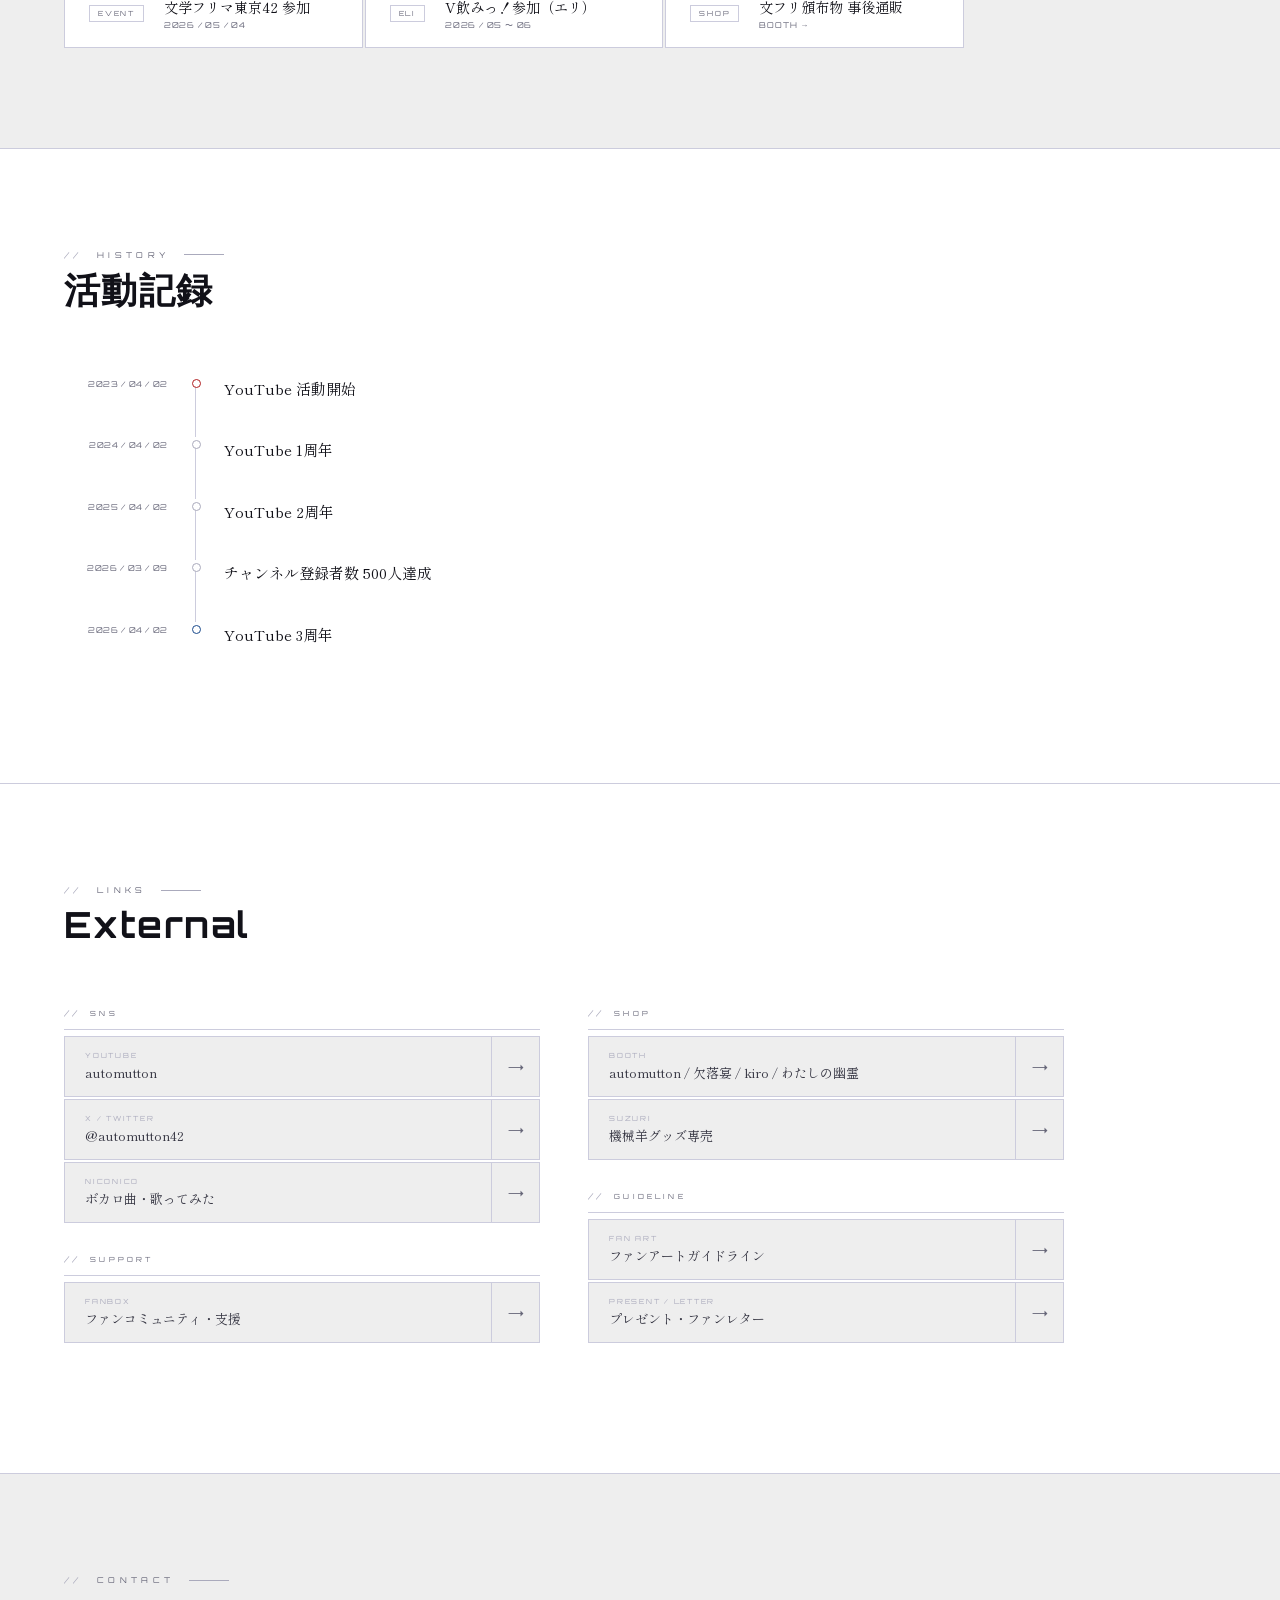
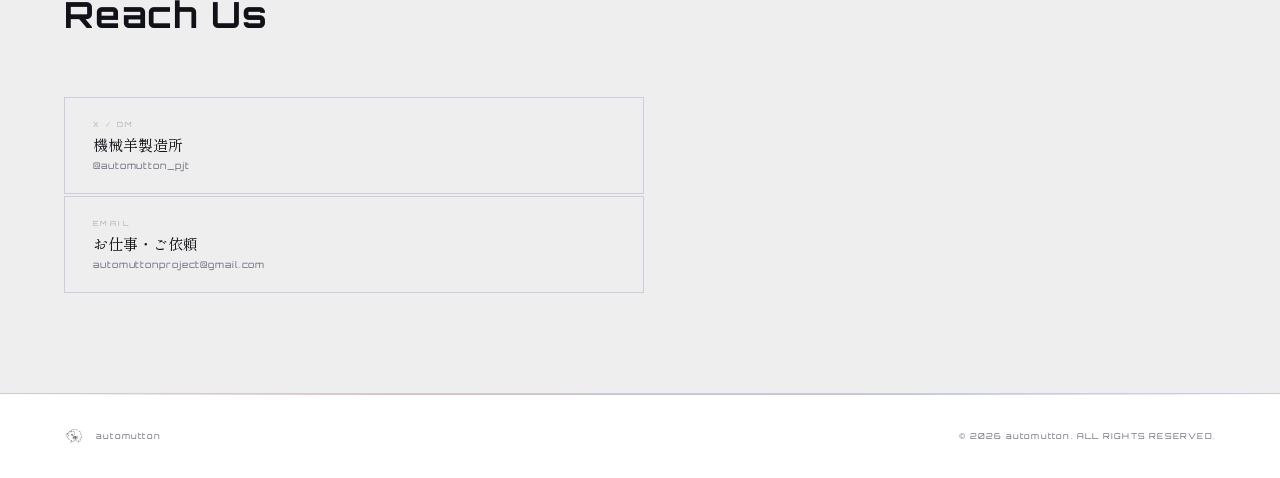
==== commit 3d7f19bd: "Add files via upload" ====
--- a/index.html
+++ b/index.html
@@ -140,6 +140,10 @@
 
   <!-- NEWS -->
   <div class="updates-pane hidden" id="tab-news">
+    <a href="https://www.youtube.com/@automutton-elilema-1927/posts" target="_blank" class="link-item" style="max-width:540px; margin-bottom:12px; display:flex;">
+      <div class="link-left"><span class="link-label">YOUTUBE</span><span class="link-desc">コミュニティ投稿・最新情報</span></div>
+      <div class="link-arrow-box">→</div>
+    </a>
     <div class="update-item">
       <div class="update-meta">
         <span class="update-date">2026 / 03 / 16</span>
@@ -153,6 +157,24 @@
 
   <!-- UPCOMING -->
   <div class="updates-pane" id="tab-upcoming">
+    <div class="update-item">
+      <div class="update-meta">
+        <span class="update-date">2026 / 11 / 08</span>
+        <span class="update-tag upcoming">UPCOMING</span>
+      </div>
+      <div class="update-body">
+        <div class="update-title">文学フリマ東京43（東京ビッグサイト）</div>
+      </div>
+    </div>
+    <div class="update-item">
+      <div class="update-meta">
+        <span class="update-date">2026 / 12 / 13</span>
+        <span class="update-tag upcoming">UPCOMING</span>
+      </div>
+      <div class="update-body">
+        <div class="update-title">コミティア158（東京ビッグサイト）</div>
+      </div>
+    </div>
     <div class="update-item">
       <div class="update-meta">
         <span class="update-date">2026 / 05 〜 06</span>
@@ -212,6 +234,7 @@
               <a href="https://www.twitch.tv/eli503503" target="_blank" class="profile-link">TWITCH <span class="profile-link-arrow">→</span></a>
               <a href="https://note.com/eli_503" target="_blank" class="profile-link">NOTE — リンバスカンパニー考察 <span class="profile-link-arrow">→</span></a>
               <a href="https://www.amazon.co.jp/hz/wishlist/ls/2E8LOYE6P2J4V" target="_blank" class="profile-link">WISHLIST <span class="profile-link-arrow">→</span></a>
+              <a href="https://store.steampowered.com/wishlist/profiles/76561198448920392/?st=7943936390371441983" target="_blank" class="profile-link">STEAM WISHLIST <span class="profile-link-arrow">→</span></a>
             </div>
           </div>
         </div>
@@ -322,6 +345,13 @@
       <div class="achievement-body">
         <div class="achievement-title">文学フリマ東京42 参加</div>
         <div class="achievement-date">2026 / 05 / 04</div>
+      </div>
+    </div>
+    <div class="achievement-item">
+      <div class="achievement-tag">ELI</div>
+      <div class="achievement-body">
+        <div class="achievement-title">V飲みっ！参加（エリ）</div>
+        <div class="achievement-date">2026 / 05 〜 06</div>
       </div>
     </div>
     <a href="https://automutton.booth.pm/item_lists/nqXTg0z4" target="_blank" class="achievement-item" style="text-decoration:none; color:inherit; cursor:pointer;">
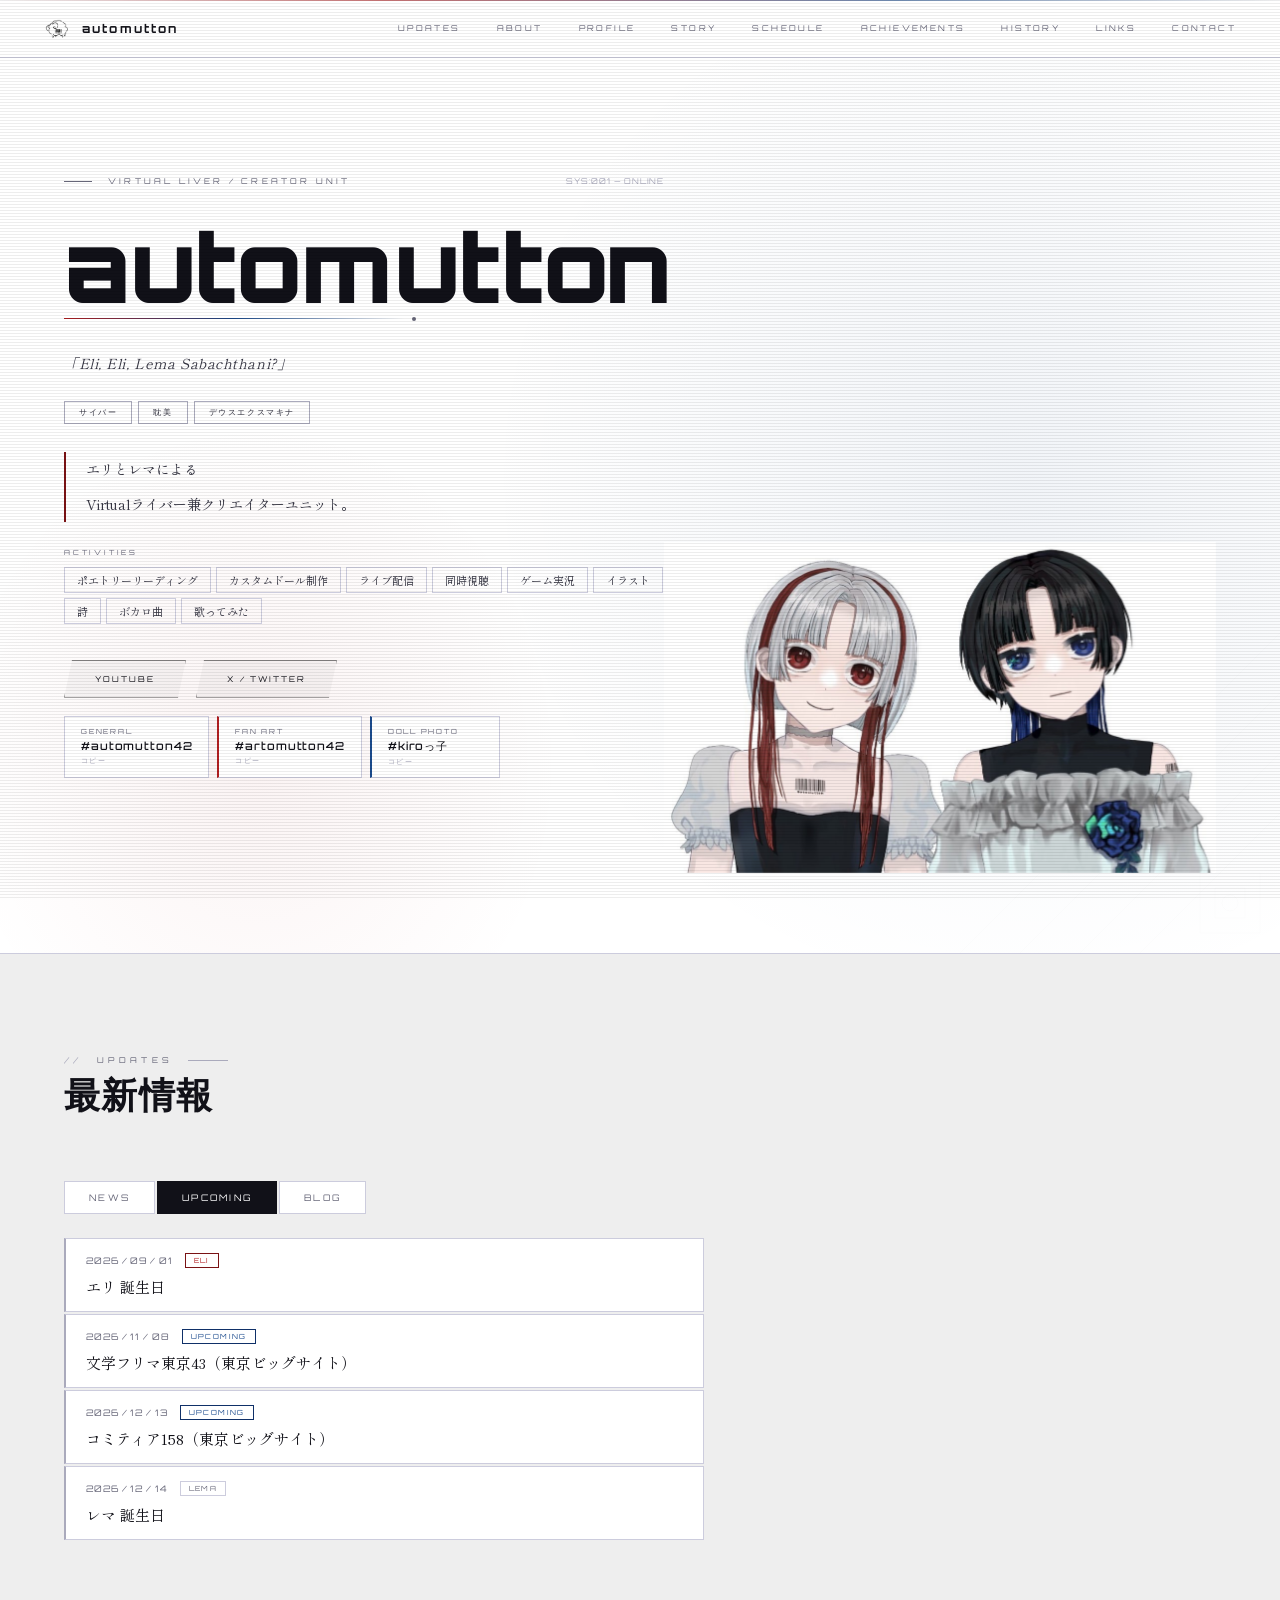
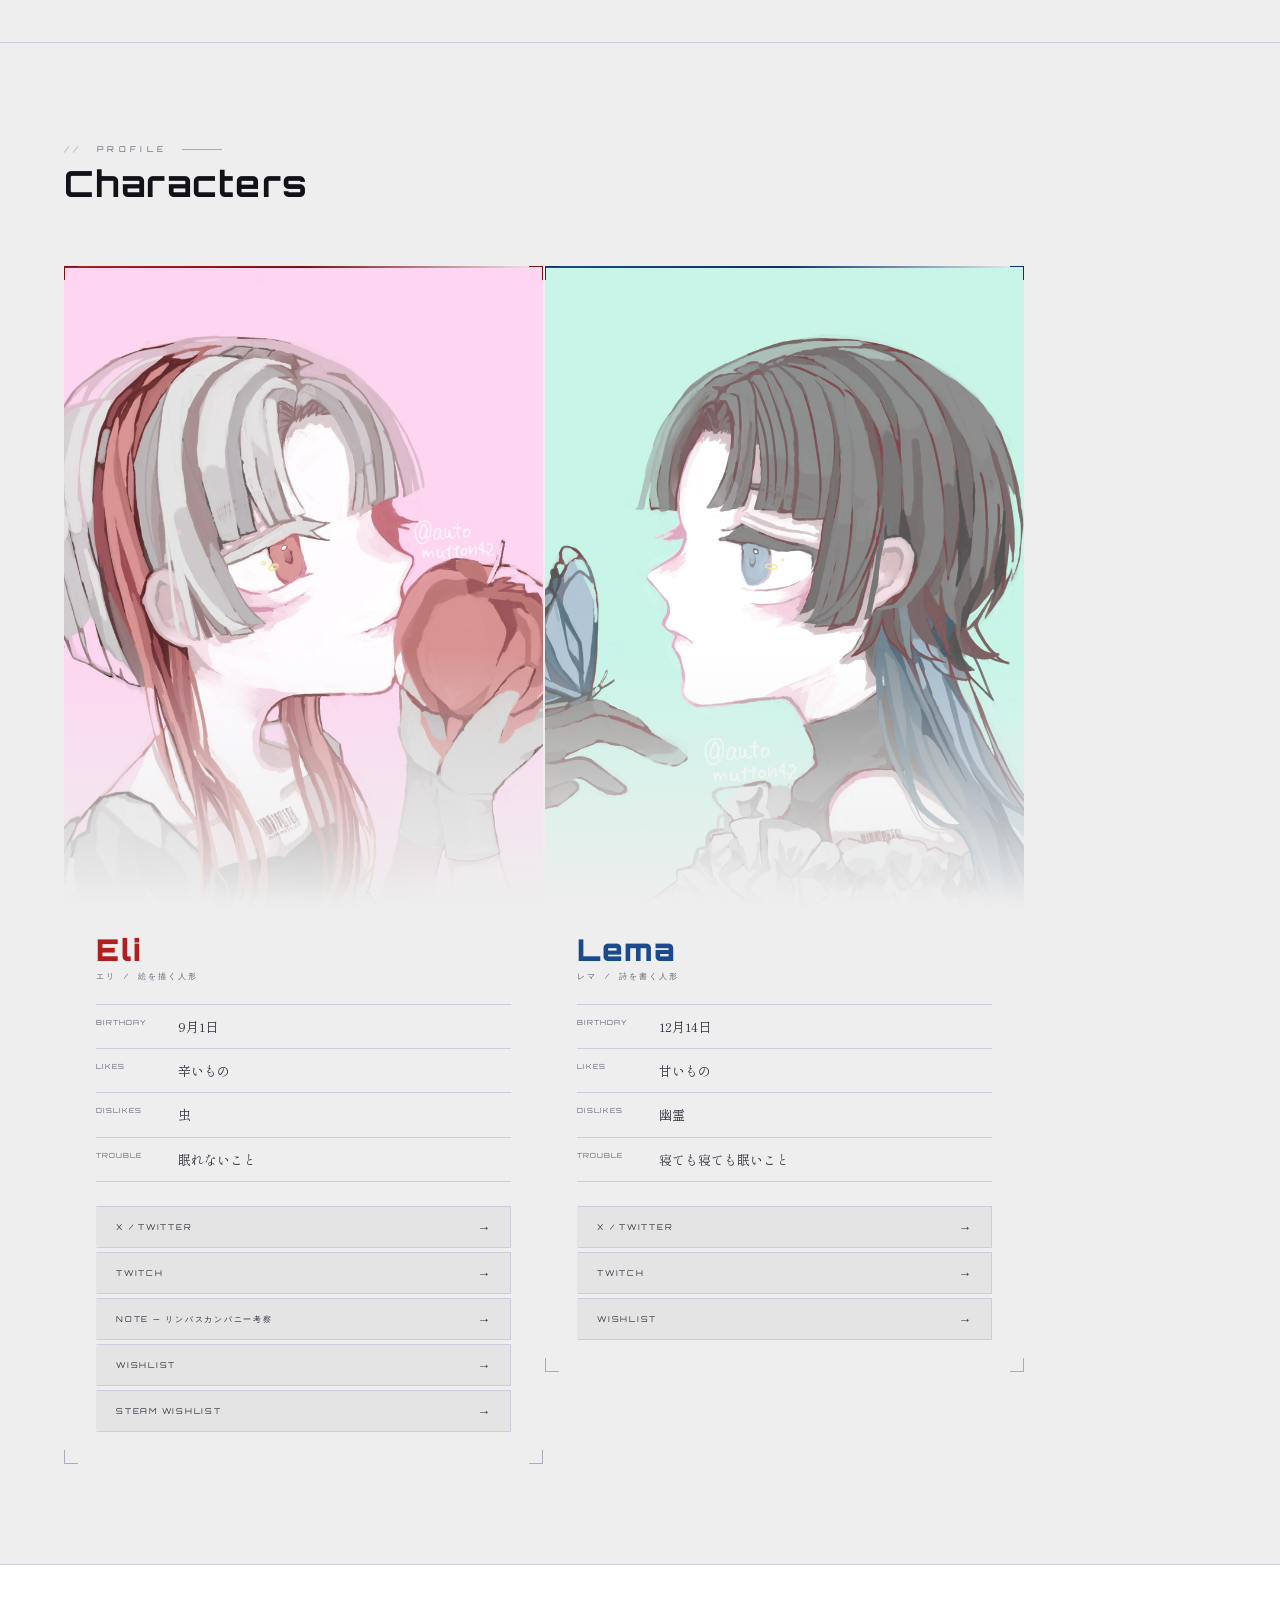
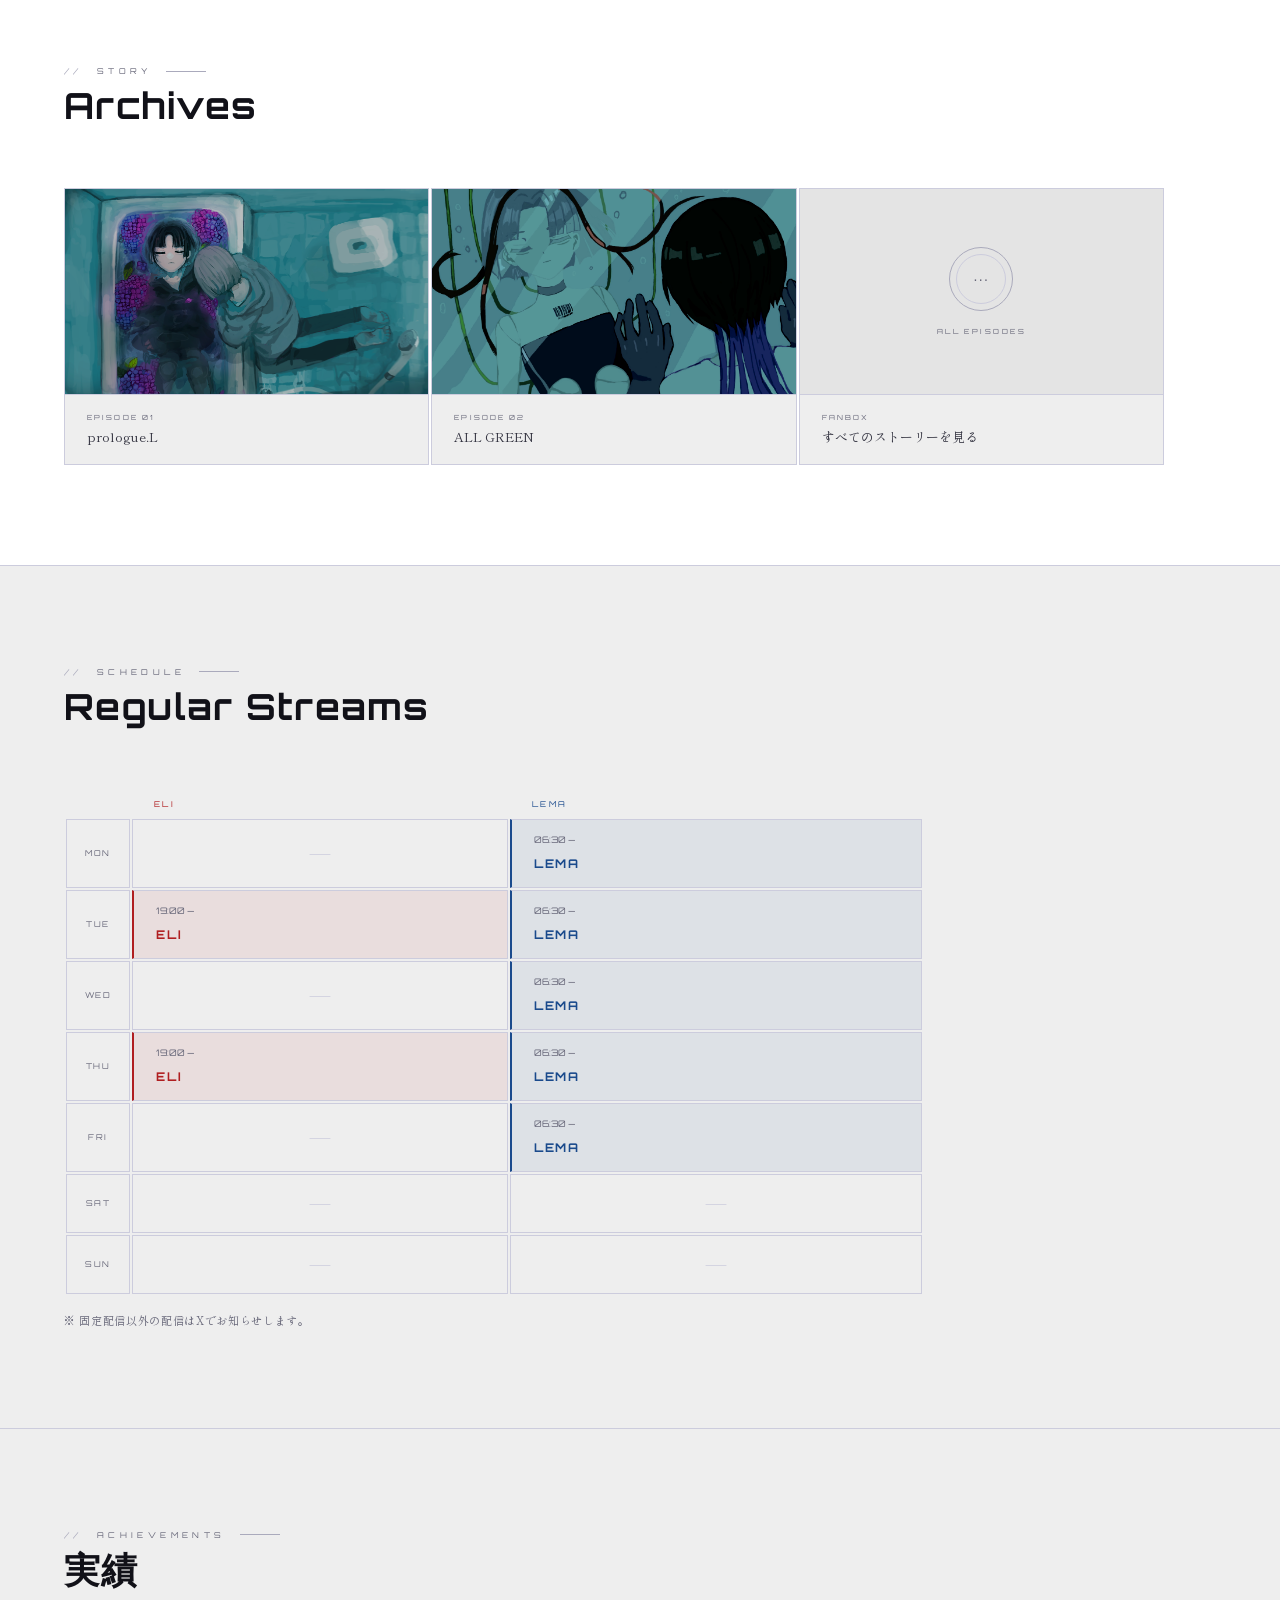
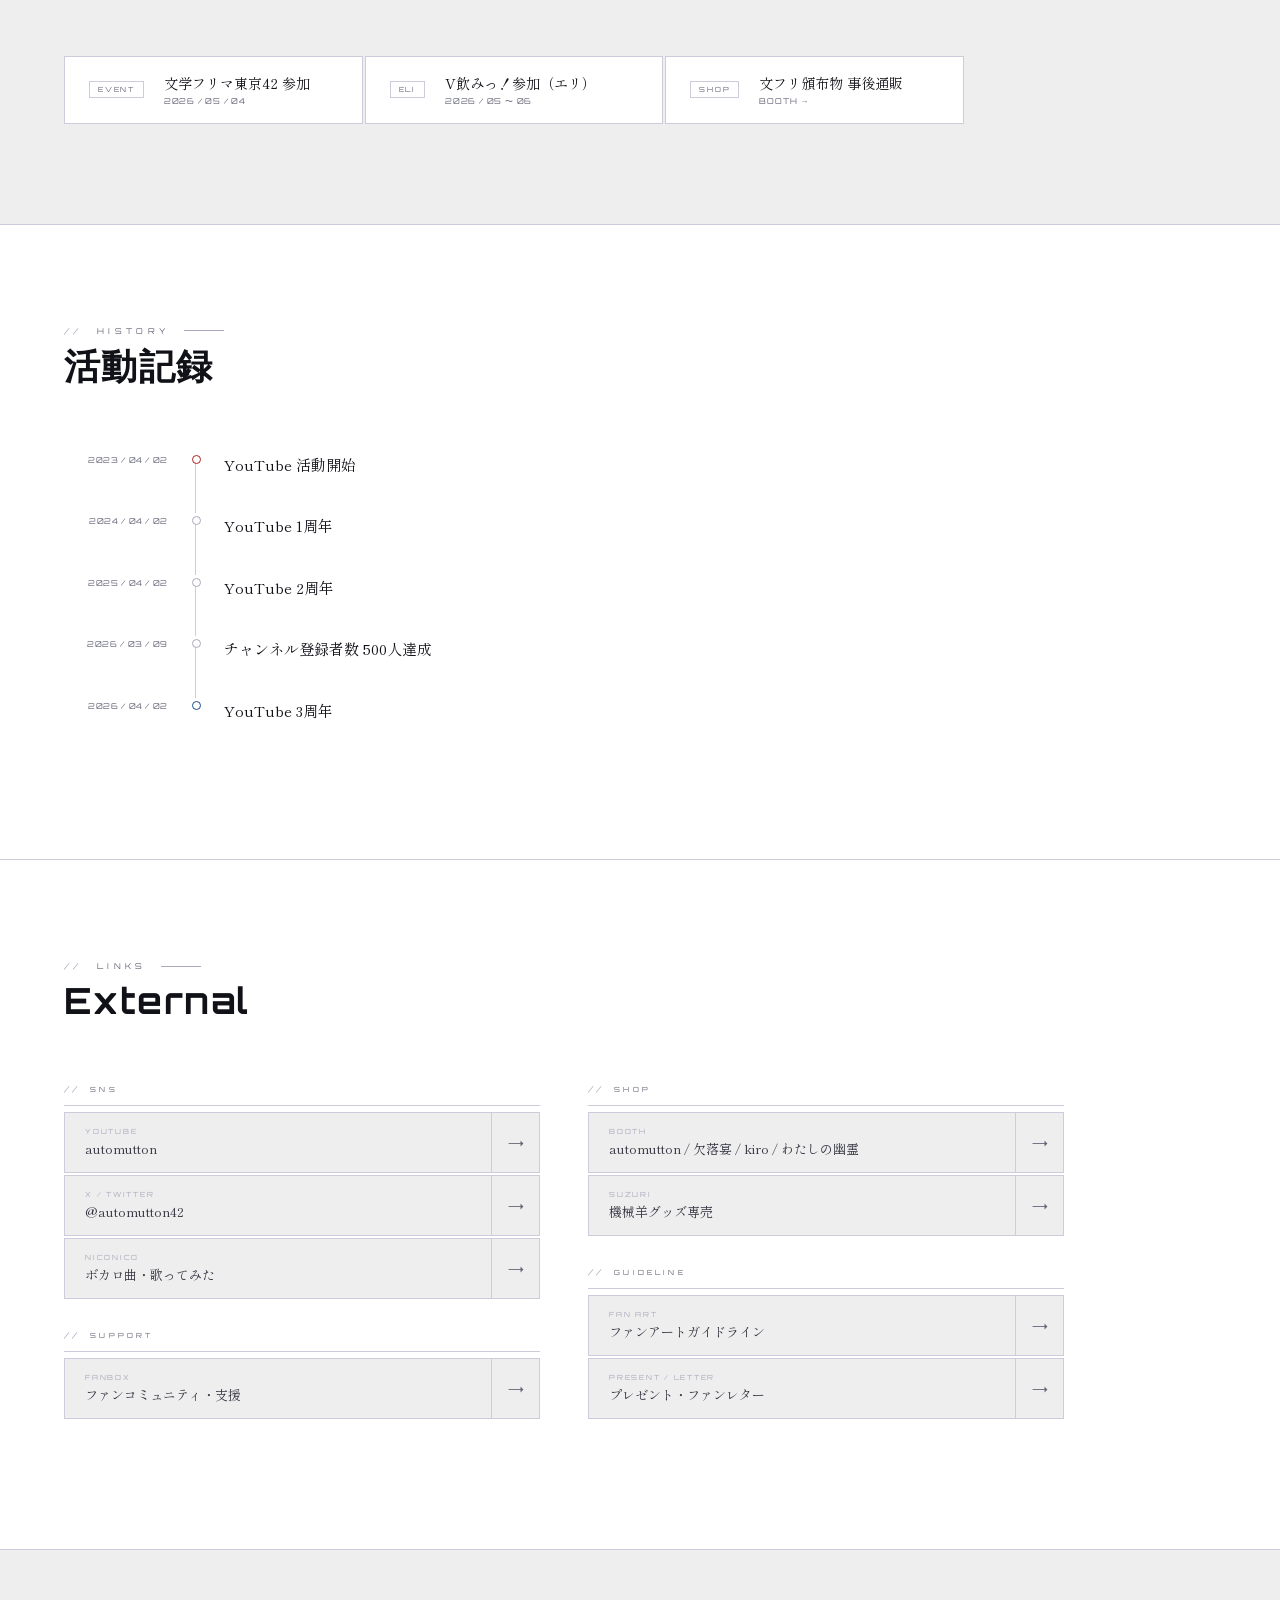
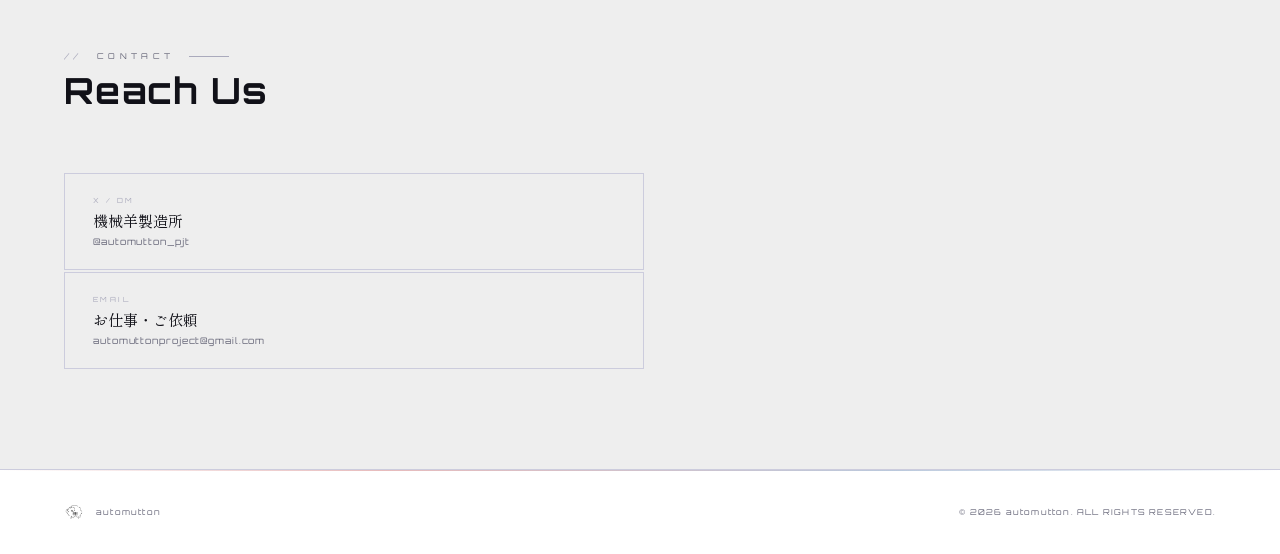
==== commit d898a74d: "Add files via upload" ====
--- a/index.html
+++ b/index.html
@@ -159,6 +159,15 @@
   <div class="updates-pane" id="tab-upcoming">
     <div class="update-item">
       <div class="update-meta">
+        <span class="update-date">2026 / 09 / 01</span>
+        <span class="update-tag eli-tag">ELI</span>
+      </div>
+      <div class="update-body">
+        <div class="update-title">エリ 誕生日</div>
+      </div>
+    </div>
+    <div class="update-item">
+      <div class="update-meta">
         <span class="update-date">2026 / 11 / 08</span>
         <span class="update-tag upcoming">UPCOMING</span>
       </div>
@@ -177,11 +186,11 @@
     </div>
     <div class="update-item">
       <div class="update-meta">
-        <span class="update-date">2026 / 05 〜 06</span>
-        <span class="update-tag eli-tag">ELI</span>
+        <span class="update-date">2026 / 12 / 14</span>
+        <span class="update-tag lema-tag">LEMA</span>
       </div>
       <div class="update-body">
-        <div class="update-title">V飲みっ！参加（エリ）</div>
+        <div class="update-title">レマ 誕生日</div>
       </div>
     </div>
   </div>
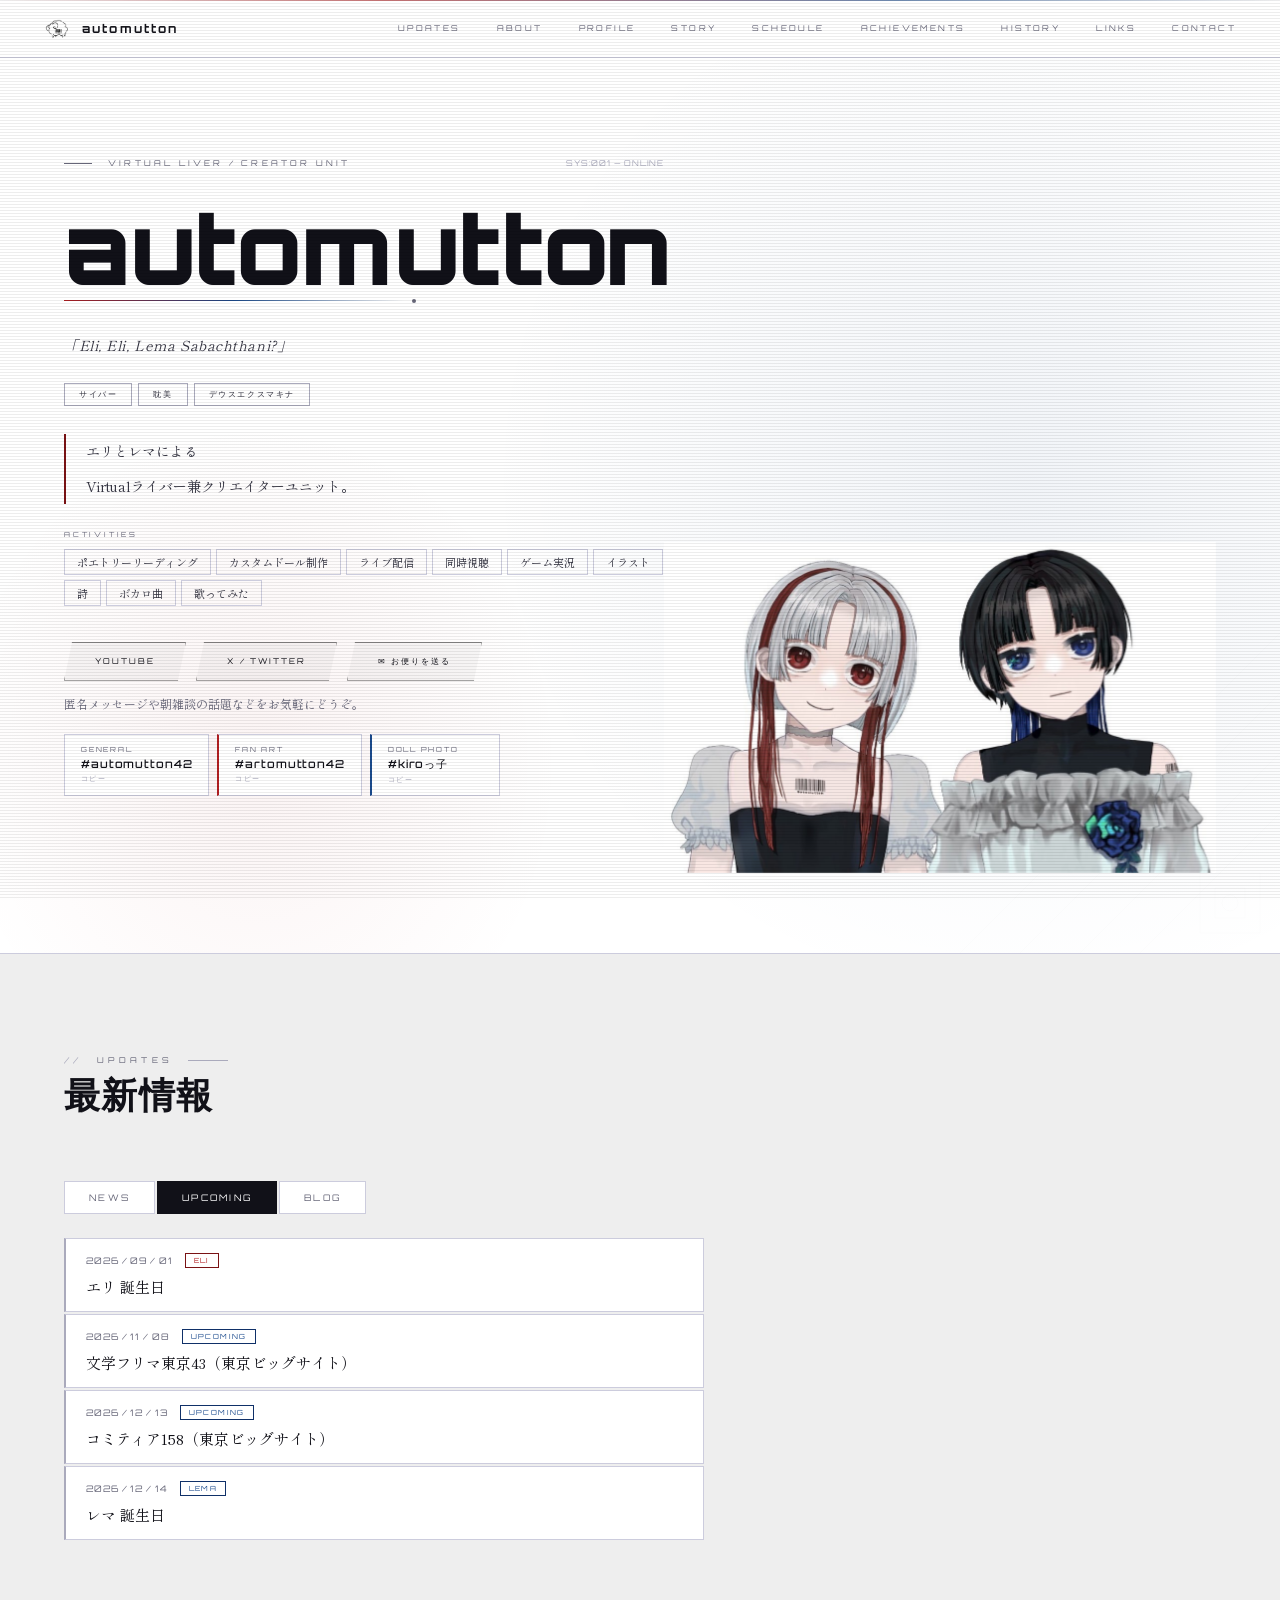
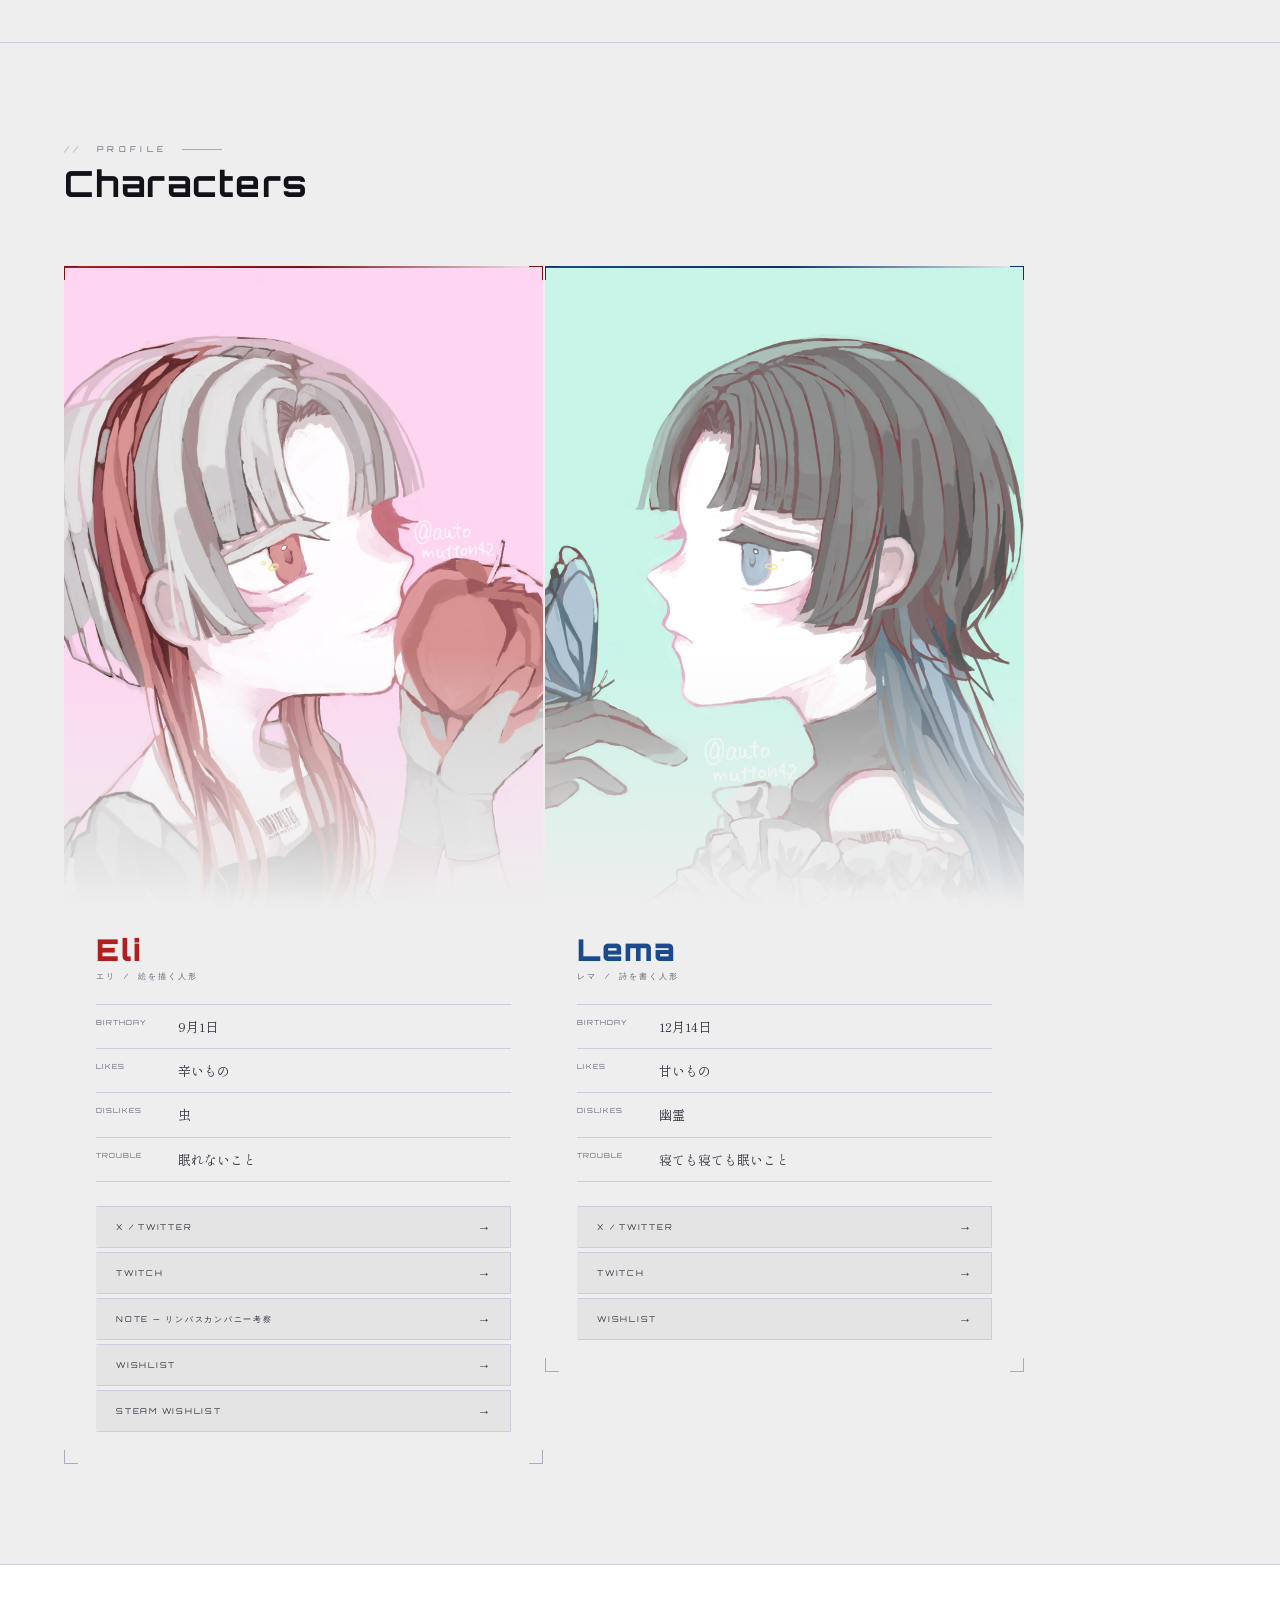
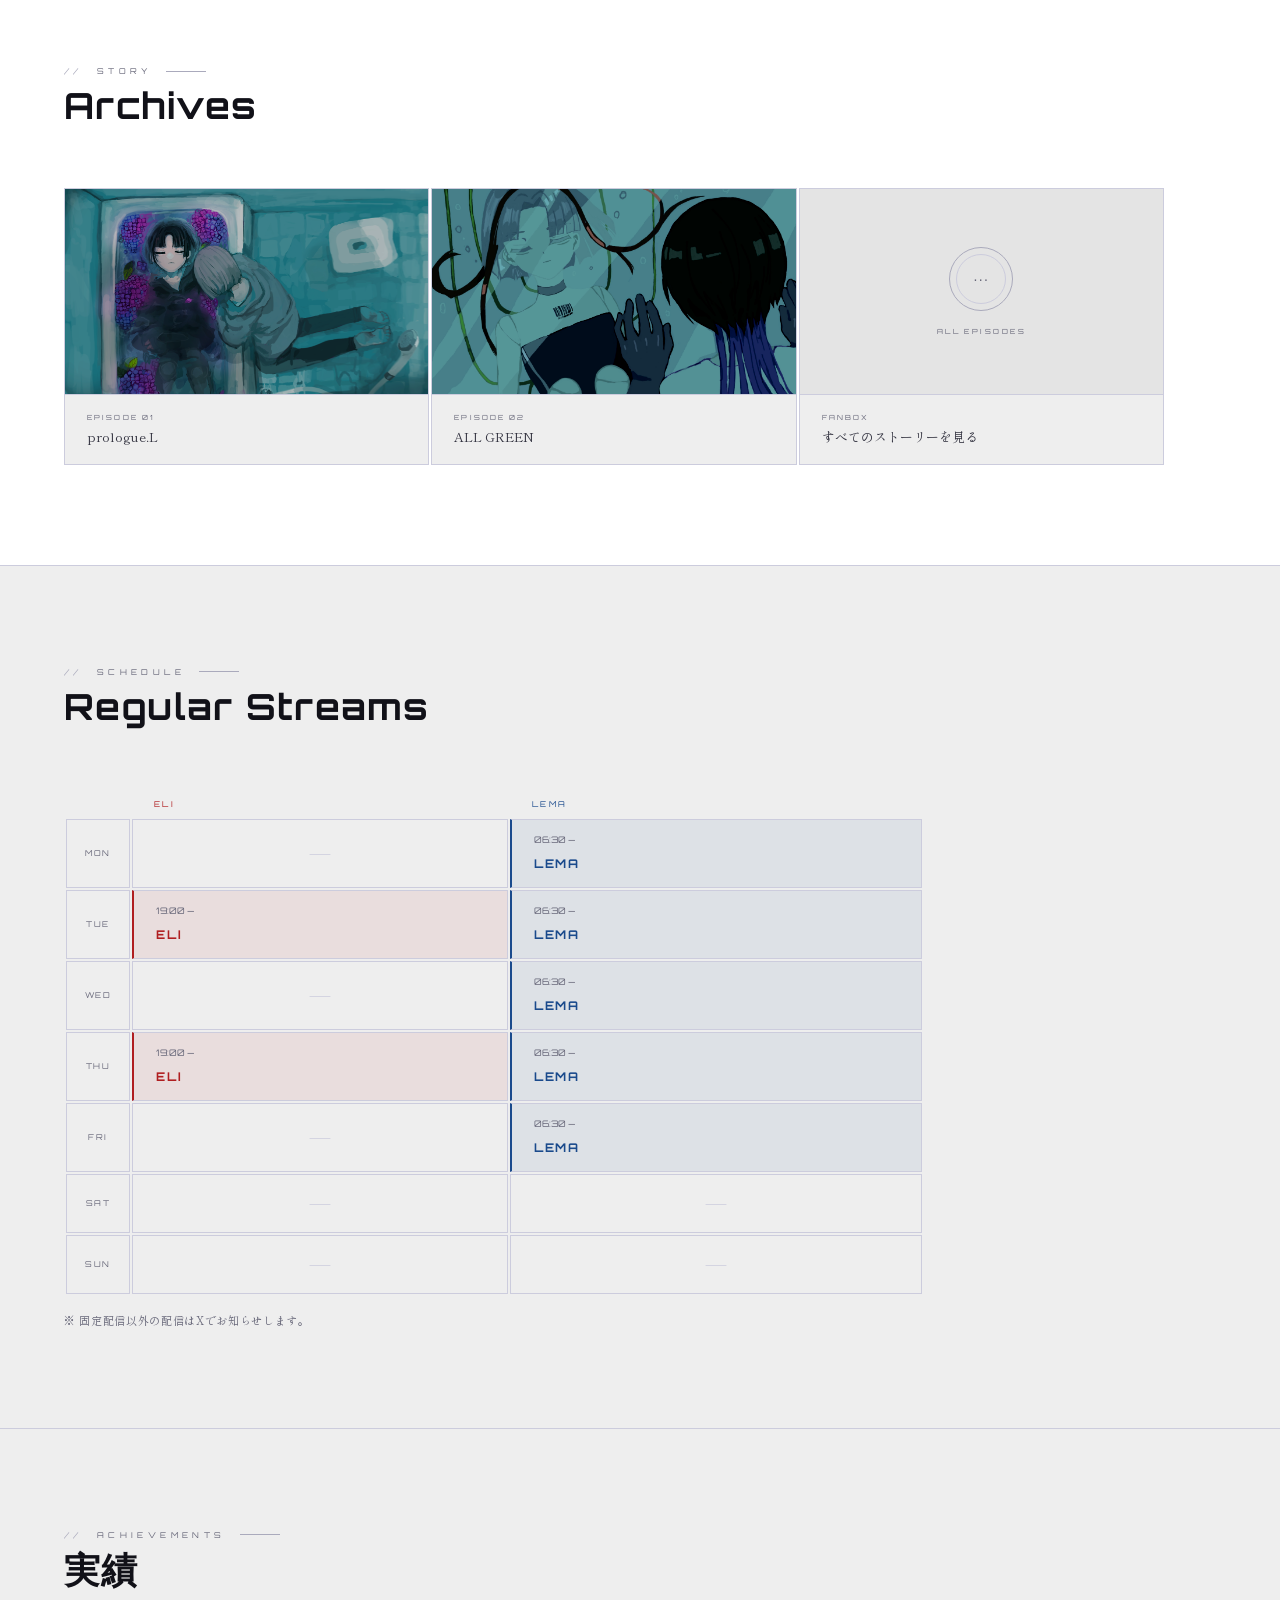
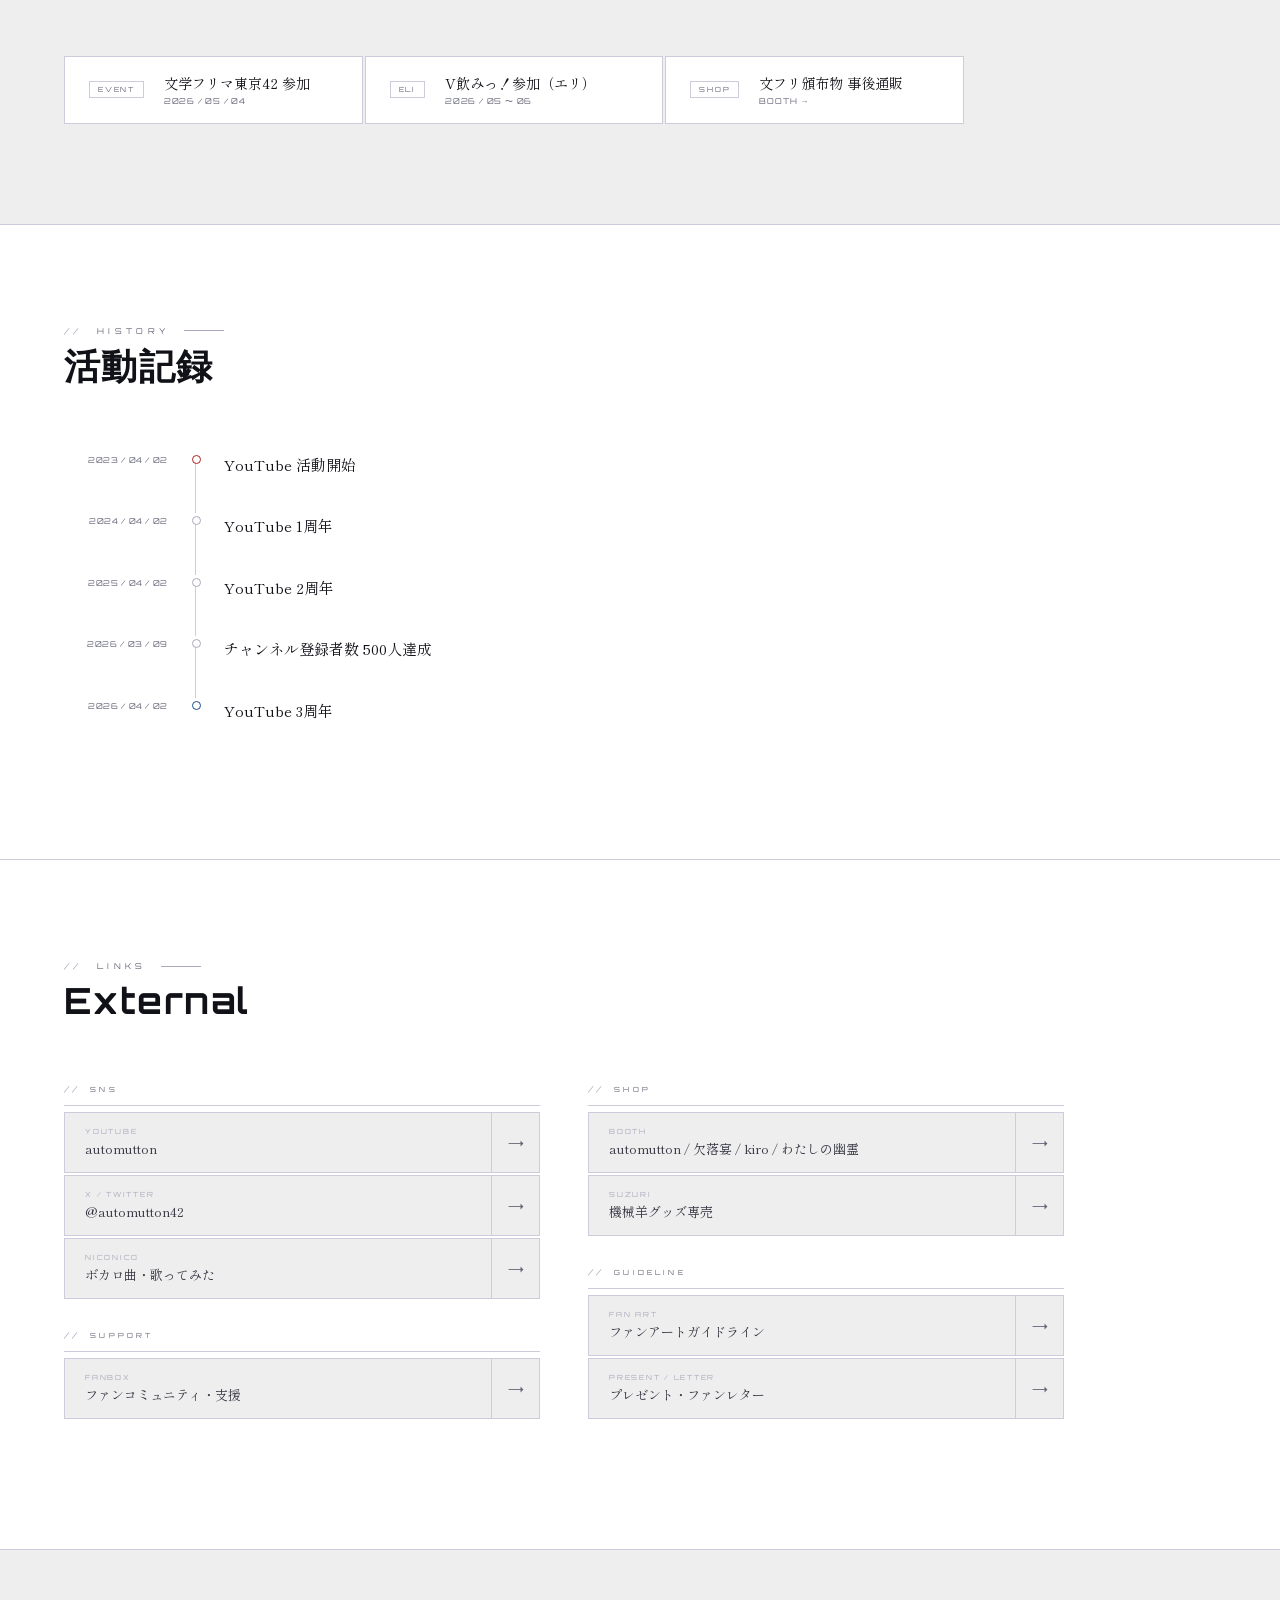
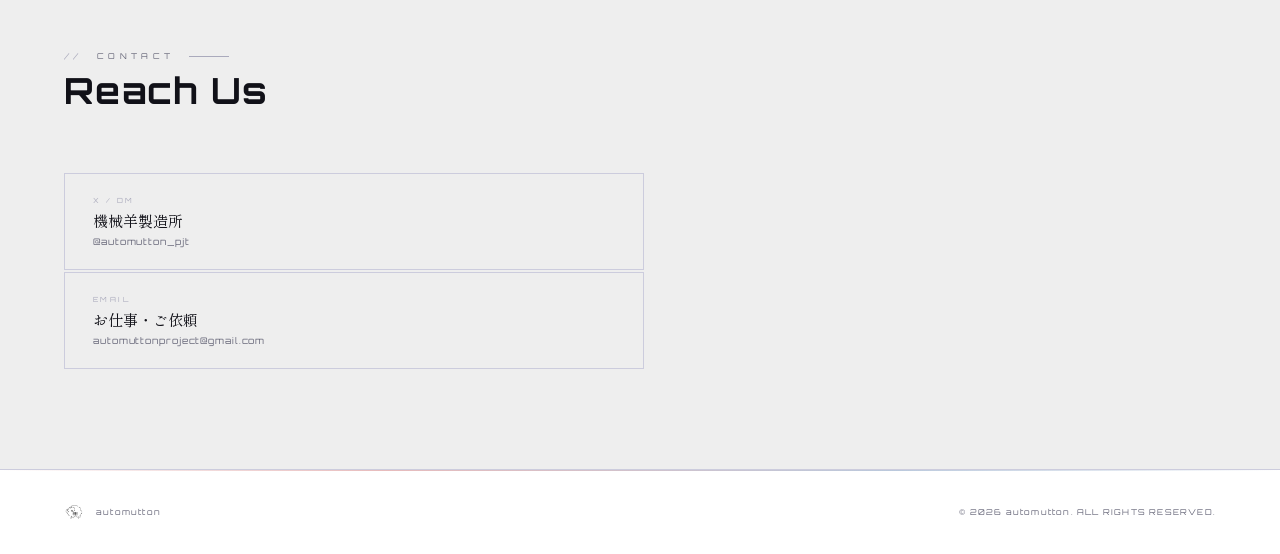
==== commit c62c09c8: "Add files via upload" ====
--- a/index.html
+++ b/index.html
@@ -99,7 +99,11 @@
     <div class="hero-sns">
       <a href="https://www.youtube.com/@automutton-elilema-1927" target="_blank" class="btn-hero btn-hero-outline"><span>YOUTUBE</span></a>
       <a href="https://x.com/automutton42" target="_blank" class="btn-hero btn-hero-outline"><span>X / TWITTER</span></a>
-    </div>
+      <a href="https://docs.google.com/forms/d/e/1FAIpQLSebL5P9zP_UP8M0q4EmYZzpcg-31h3QSRc7SVdonSlR1eYWfg/viewform" target="_blank" class="btn-hero btn-hero-outline"><span>✉ お便りを送る</span></a>
+    </div>
+    <p style="margin-top:12px; font-size:12px; color:var(--muted); line-height:1.9; opacity:0; animation:fadeUp 0.6s 1.15s forwards;">
+      匿名メッセージや朝雑談の話題などをお気軽にどうぞ。
+    </p>
     <div class="hero-hashtags">
       <div class="hashtag-block" onclick="copyTag(this, '#automutton42')">
         <div class="hashtag-label">GENERAL</div>
--- a/css/style.css
+++ b/css/style.css
@@ -803,6 +803,7 @@
 }
 .update-tag.upcoming { border-color: var(--lema-mid); color: var(--lema); }
 .update-tag.eli-tag  { border-color: var(--eli-mid);  color: var(--eli); }
+.update-tag.lema-tag { border-color: var(--lema-mid); color: var(--lema); }
 .update-tag.blog-tag { border-color: var(--dim); }
 .blog-arrow {
   margin-left: auto; font-size: 10px; color: var(--muted);
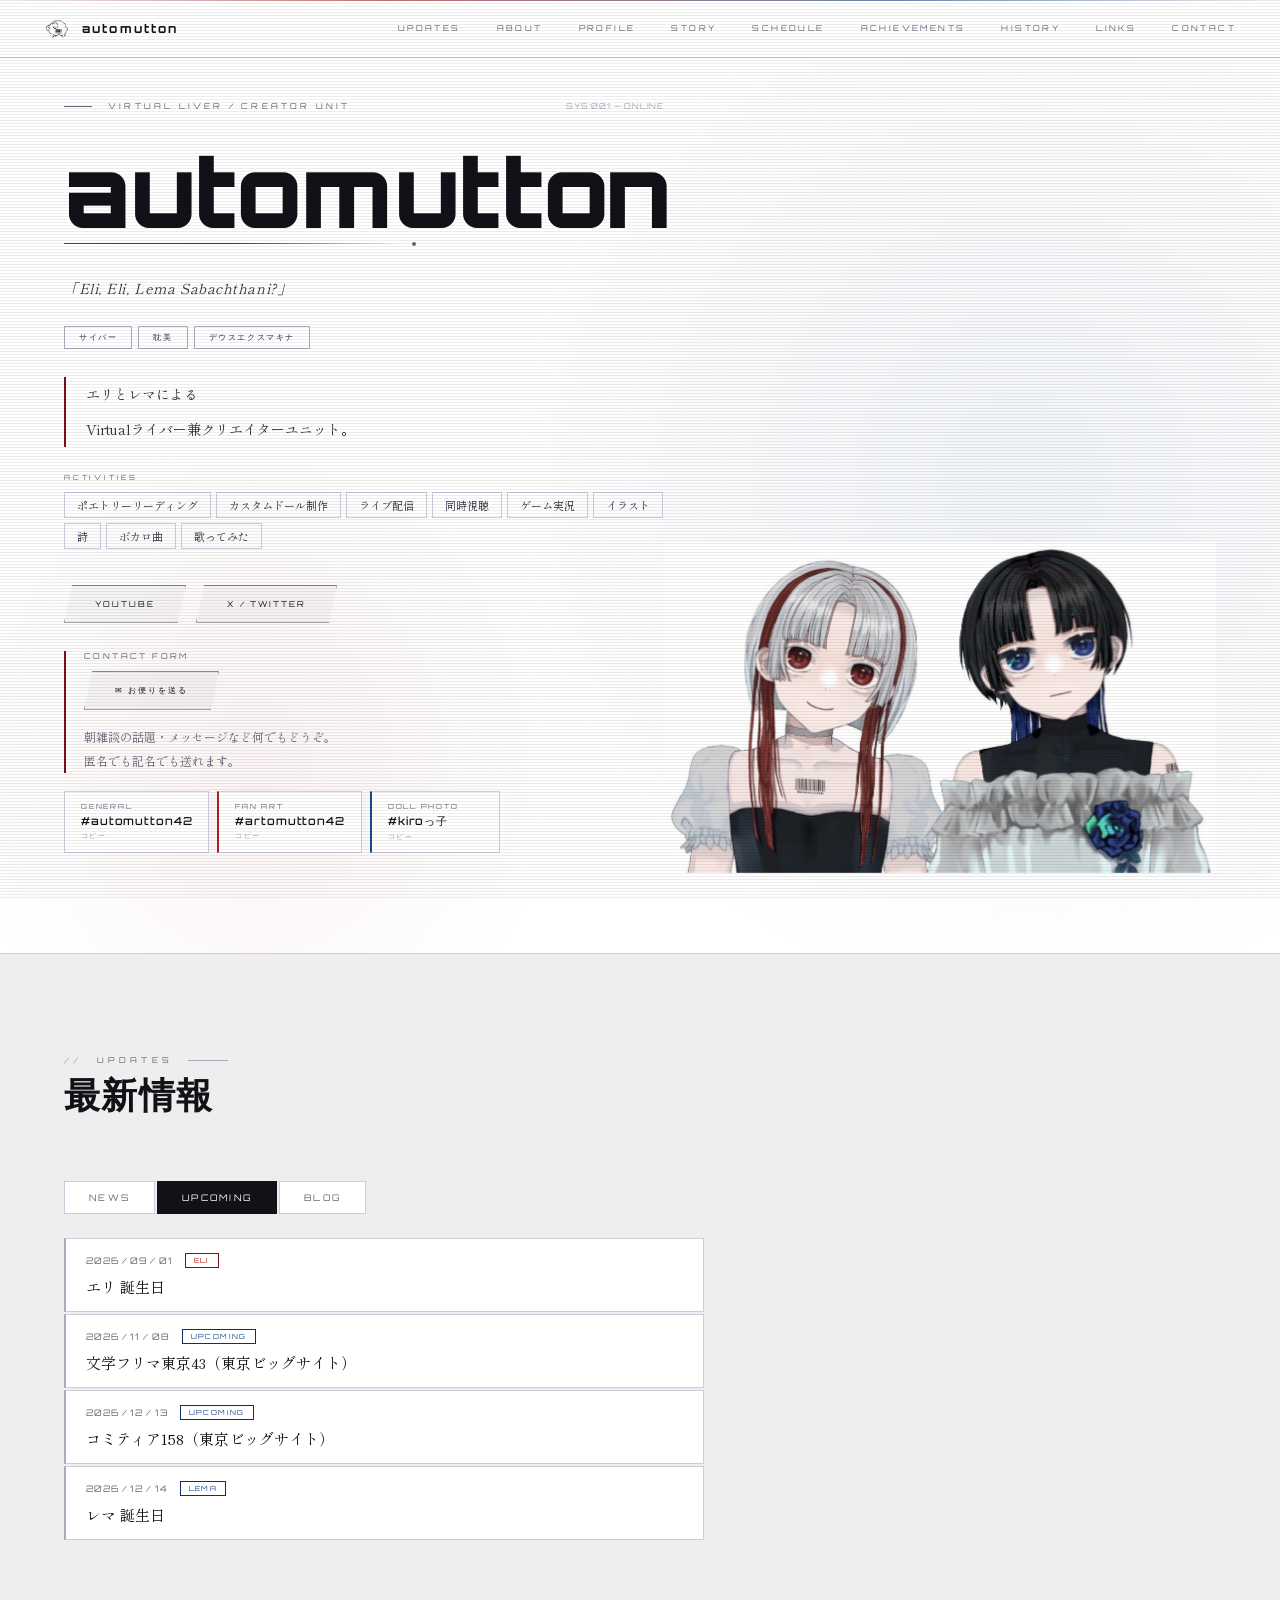
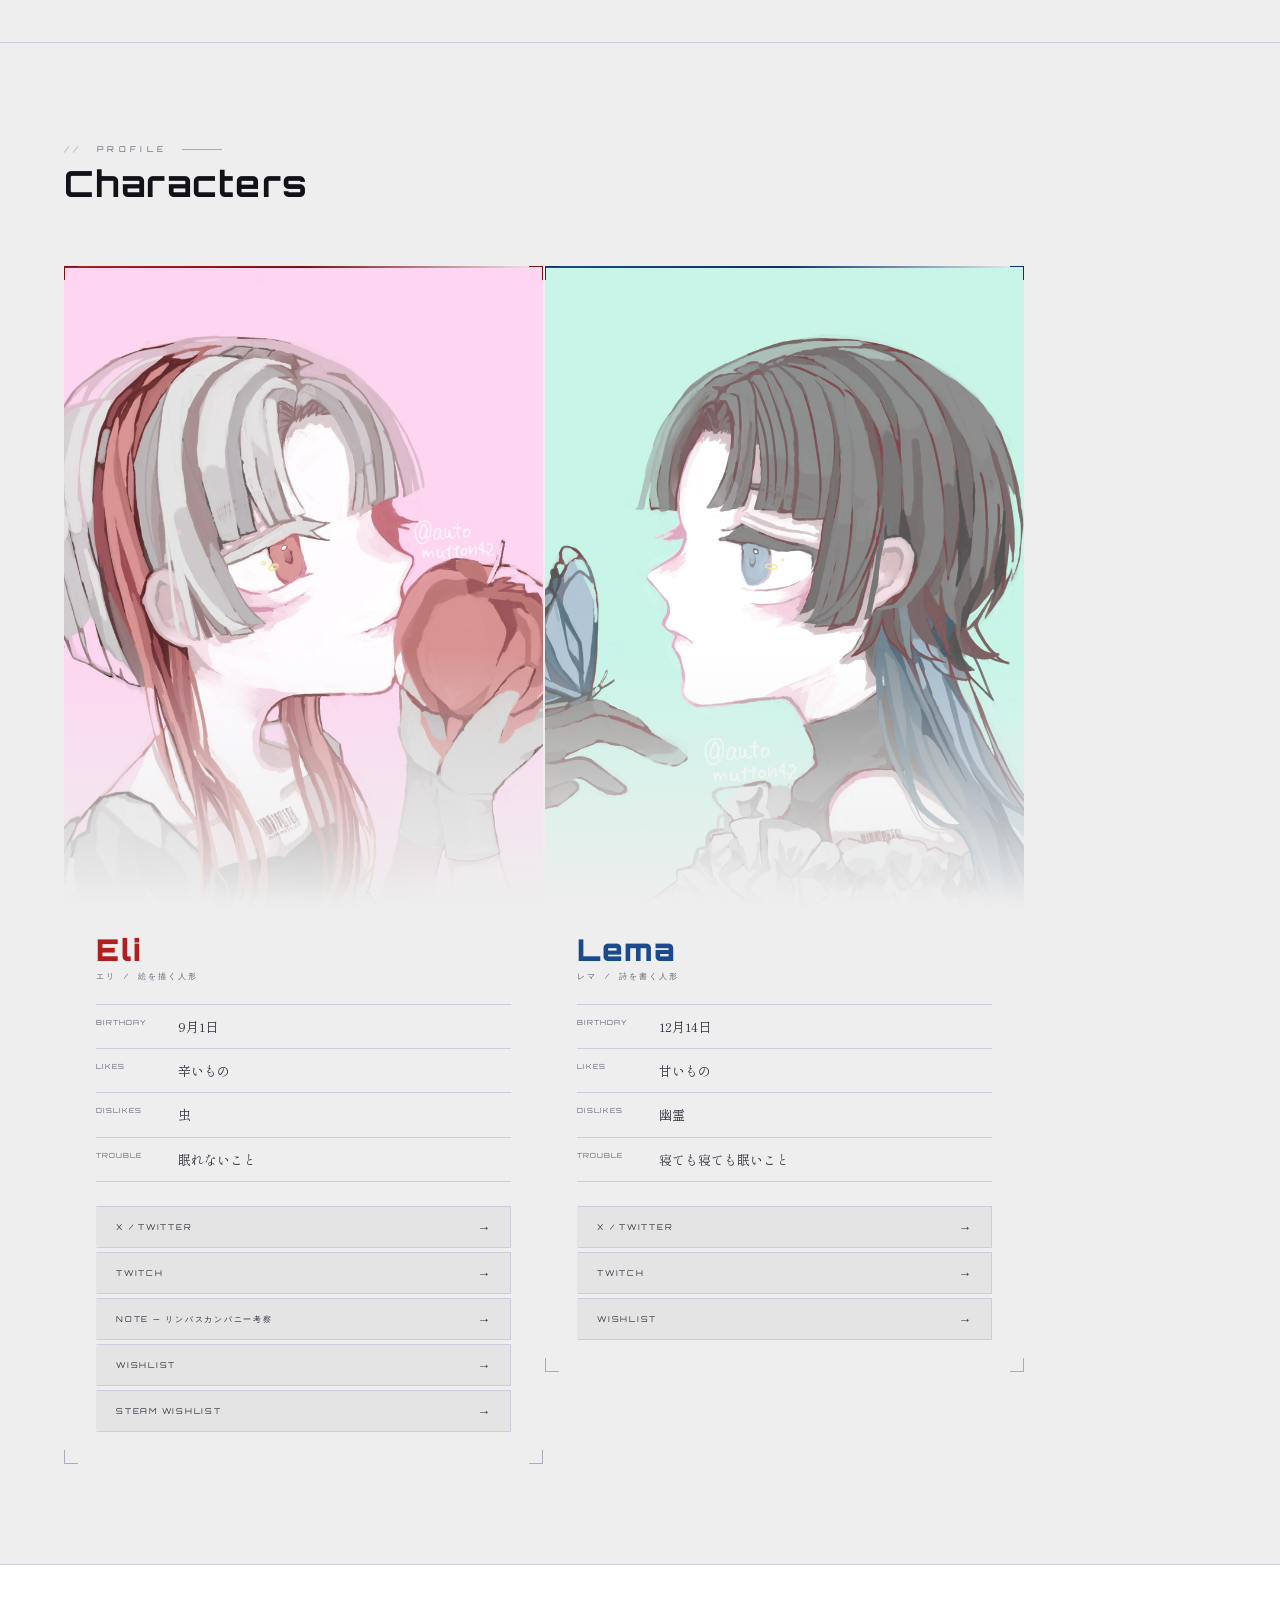
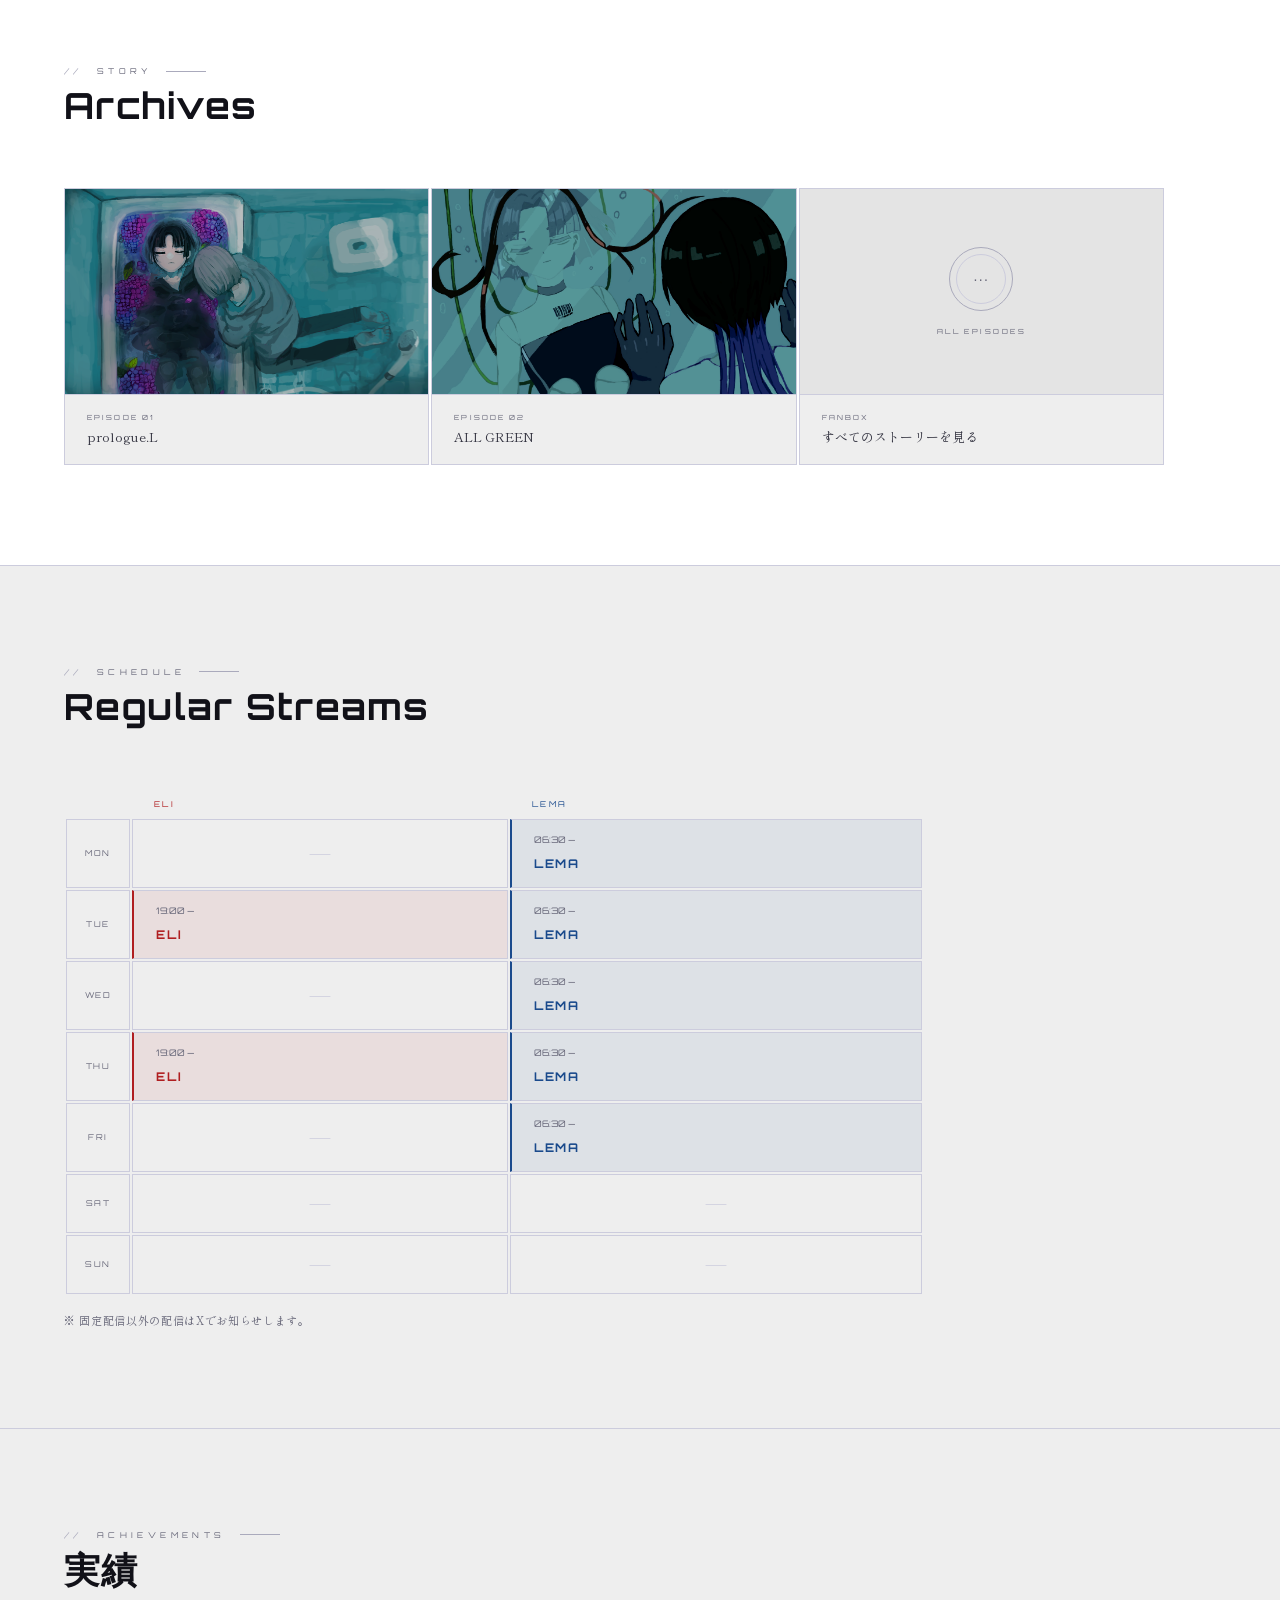
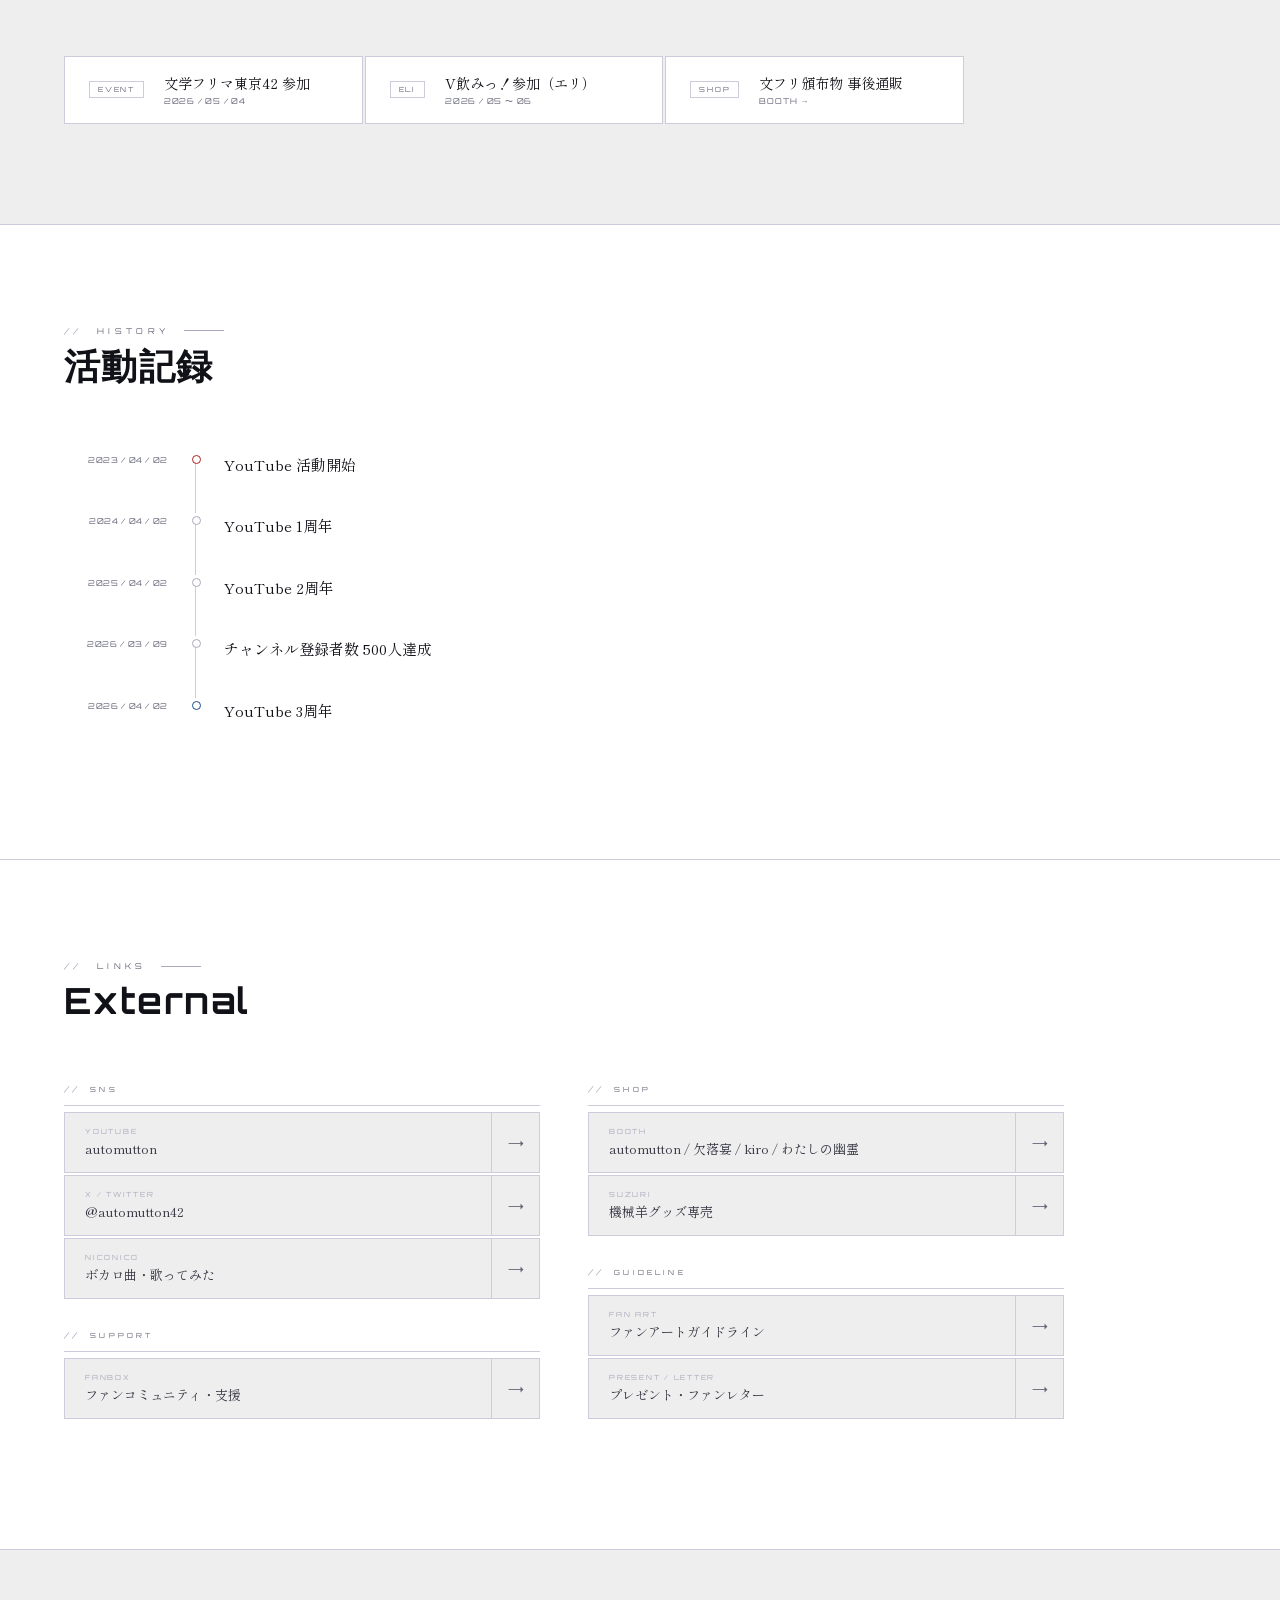
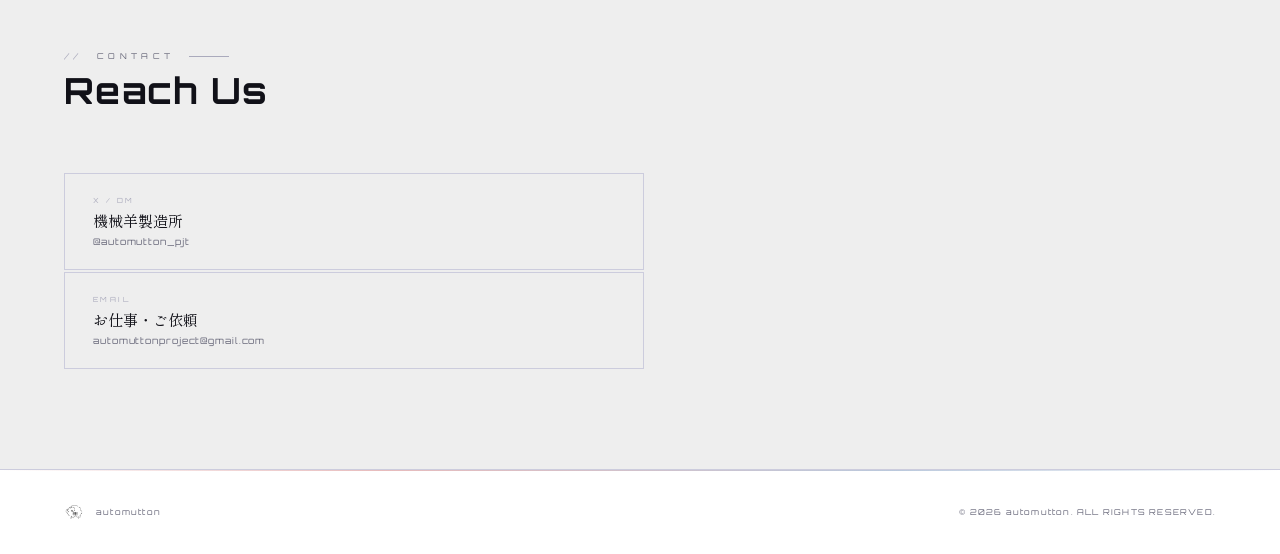
==== commit eeb7a894: "Add files via upload" ====
--- a/index.html
+++ b/index.html
@@ -99,11 +99,14 @@
     <div class="hero-sns">
       <a href="https://www.youtube.com/@automutton-elilema-1927" target="_blank" class="btn-hero btn-hero-outline"><span>YOUTUBE</span></a>
       <a href="https://x.com/automutton42" target="_blank" class="btn-hero btn-hero-outline"><span>X / TWITTER</span></a>
-      <a href="https://docs.google.com/forms/d/e/1FAIpQLSebL5P9zP_UP8M0q4EmYZzpcg-31h3QSRc7SVdonSlR1eYWfg/viewform" target="_blank" class="btn-hero btn-hero-outline"><span>✉ お便りを送る</span></a>
-    </div>
-    <p style="margin-top:12px; font-size:12px; color:var(--muted); line-height:1.9; opacity:0; animation:fadeUp 0.6s 1.15s forwards;">
-      匿名メッセージや朝雑談の話題などをお気軽にどうぞ。
-    </p>
+    </div>
+    <div style="margin-top:28px; border-left:2px solid var(--eli-mid); padding-left:18px; opacity:0; animation:fadeUp 0.6s 1.15s forwards;">
+      <p style="font-family:'Orbitron',sans-serif; font-size:8px; letter-spacing:0.3em; color:var(--muted); margin-bottom:10px;">CONTACT FORM</p>
+      <a href="https://docs.google.com/forms/d/e/1FAIpQLSebL5P9zP_UP8M0q4EmYZzpcg-31h3QSRc7SVdonSlR1eYWfg/viewform" target="_blank" class="btn-hero btn-hero-outline" style="display:inline-block; margin-bottom:10px;"><span>✉ お便りを送る</span></a>
+      <p style="font-size:12px; color:var(--muted); line-height:2;">
+        朝雑談の話題・メッセージなど何でもどうぞ。<br>匿名でも記名でも送れます。
+      </p>
+    </div>
     <div class="hero-hashtags">
       <div class="hashtag-block" onclick="copyTag(this, '#automutton42')">
         <div class="hashtag-label">GENERAL</div>
